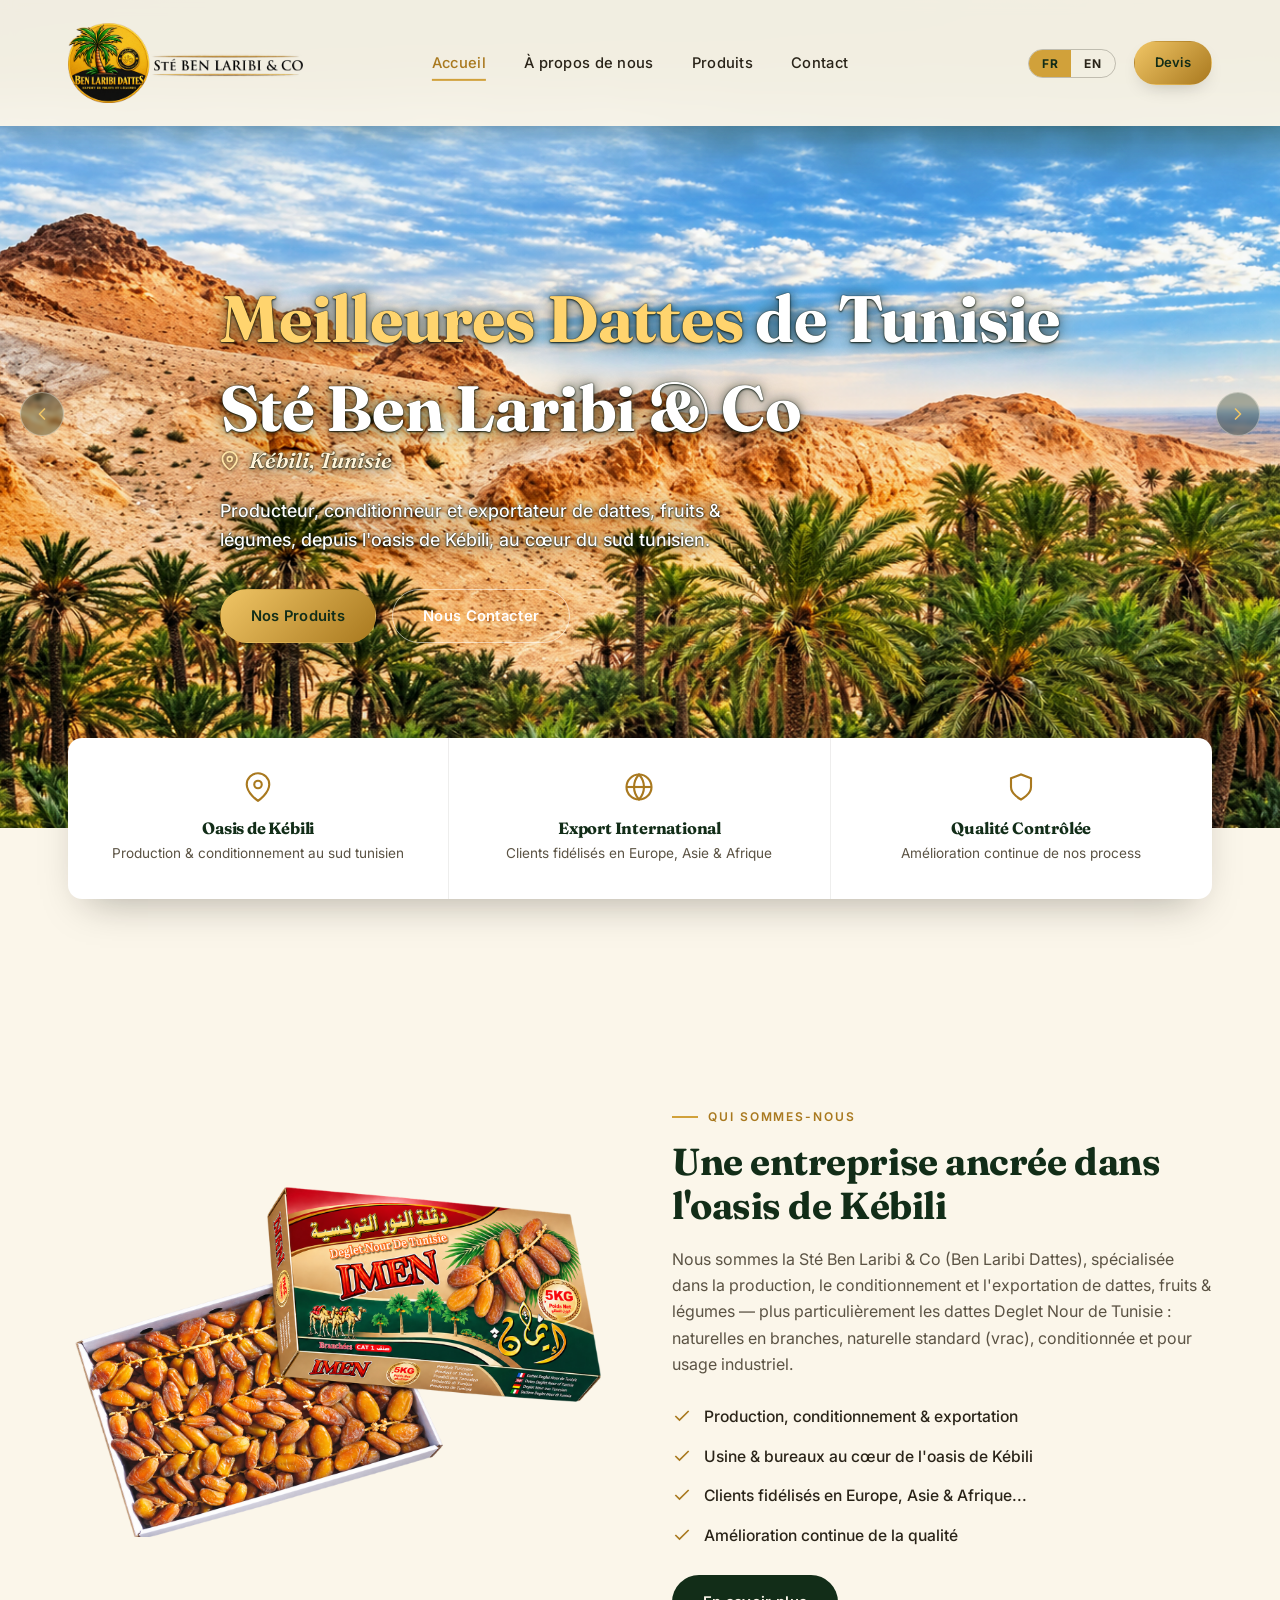
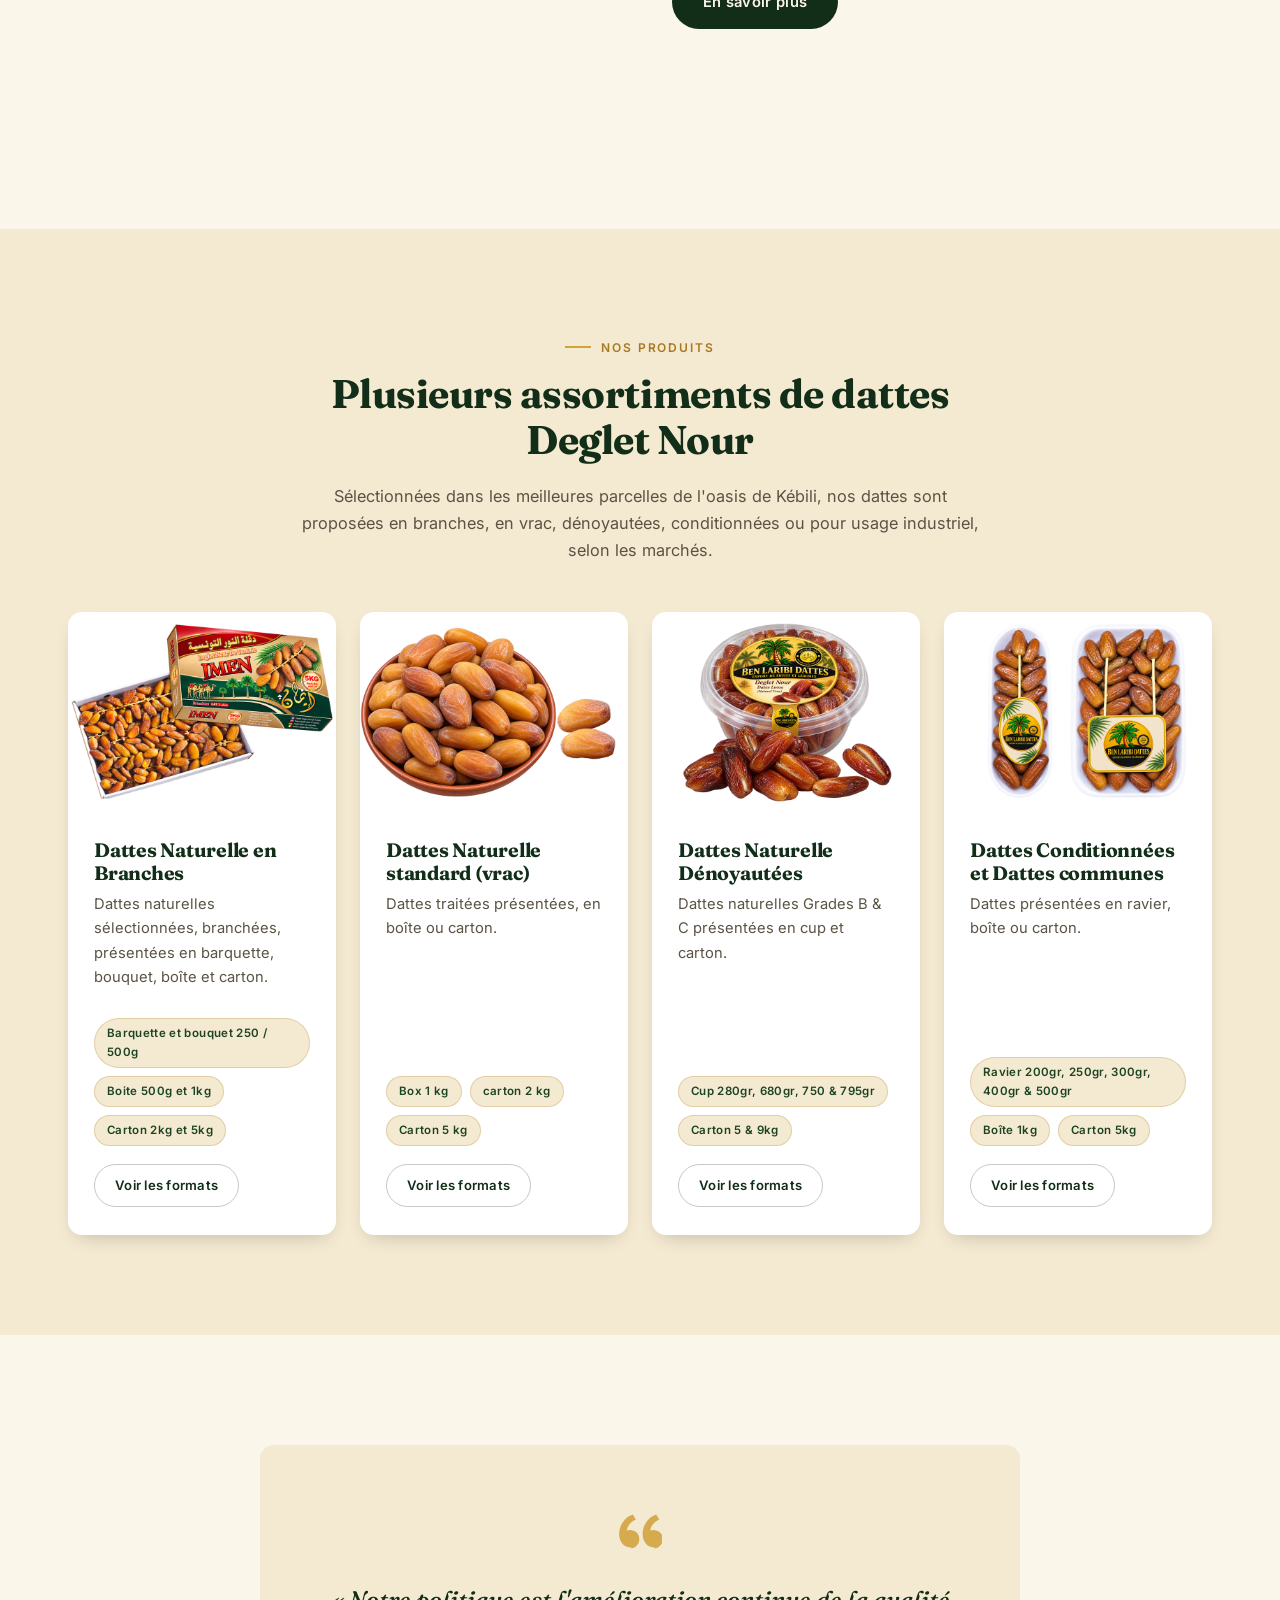
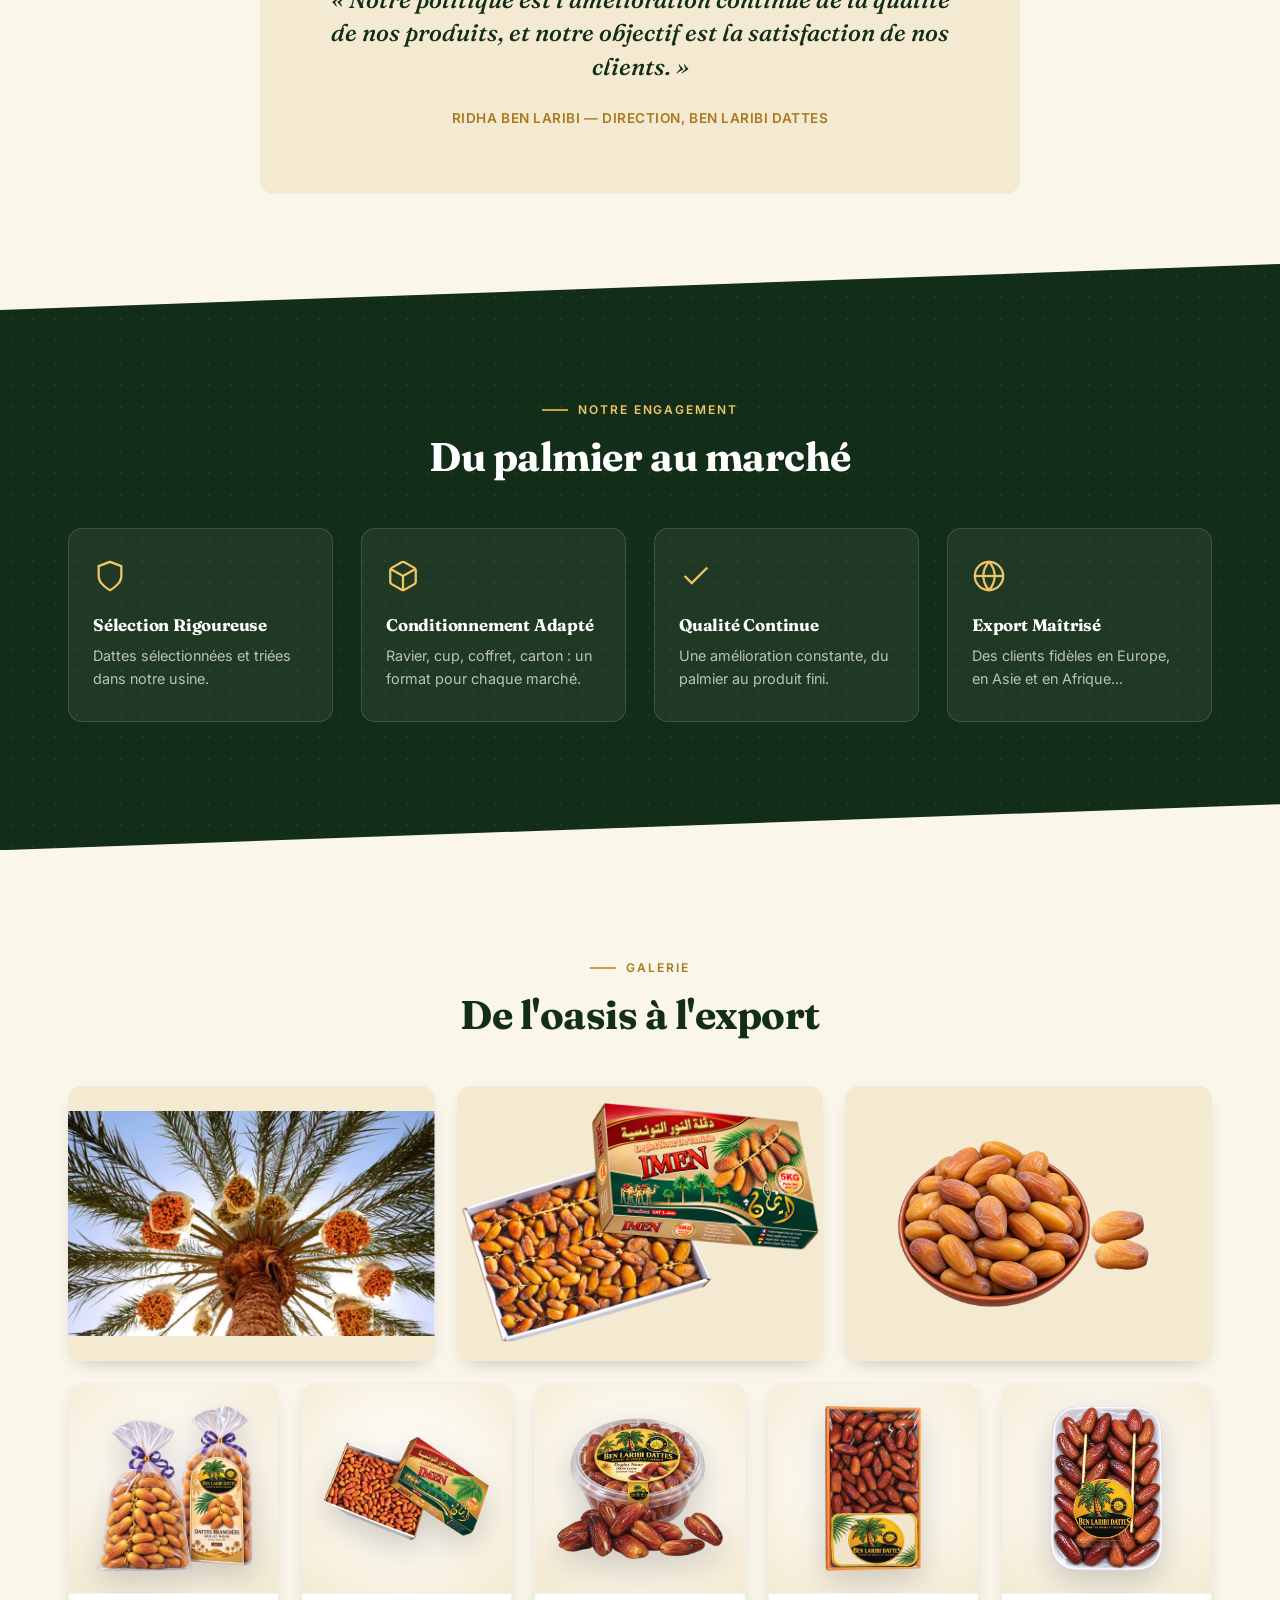
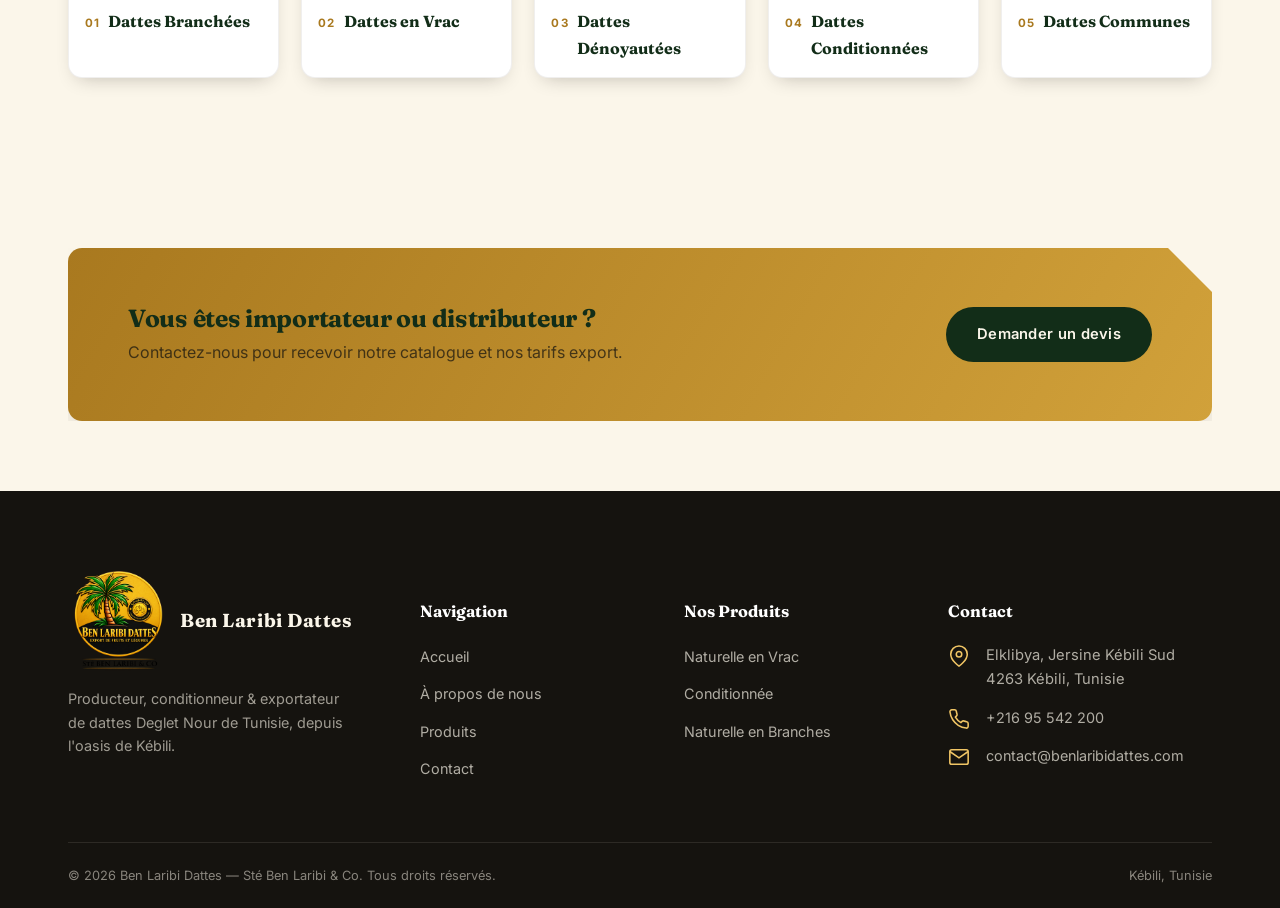
==== index.html @ 24966caa "Homepage gallery: product category row, drop gift box, new Deglet Nour image Co-Authored-By: Claude " ====
<!DOCTYPE html>
<html lang="fr" data-lang="fr">
<head>
<meta charset="UTF-8">
<meta name="viewport" content="width=device-width, initial-scale=1.0">
<title>Ben Laribi Dattes — Export de Dattes Deglet Nour de Tunisie</title>
<meta name="description" content="Sté Ben Laribi & Co — production, conditionnement et exportation de dattes Deglet Nour de Tunisie depuis l'oasis de Kébili.">
<link rel="icon" type="image/png" href="assets/images/logo.png">
<link rel="stylesheet" href="assets/css/style.css?v=14">
</head>
<body data-title-fr="Ben Laribi Dattes — Export de Dattes Deglet Nour de Tunisie" data-title-en="Ben Laribi Dattes — Export of Tunisian Deglet Nour Dates">

<header class="site-header">
  <div class="container">
    <a href="index.html" class="brand">
      <img class="brand-logo" src="assets/images/logo-h-web.png" alt="Ben Laribi Dattes — Sté Ben Laribi &amp; Co" width="1200" height="409">
    </a>
    <nav class="main-nav">
      <a href="index.html" data-fr-only>Accueil</a><a href="index.html" data-en-only>Home</a>
      <a href="entreprise.html" data-fr-only>À propos de nous</a><a href="entreprise.html" data-en-only>About Us</a>
      <a href="produits.html" data-fr-only>Produits</a><a href="produits.html" data-en-only>Products</a>
      <a href="contact.html" data-fr-only>Contact</a><a href="contact.html" data-en-only>Contact</a>
    </nav>
    <div class="header-actions">
      <div class="lang-toggle">
        <button data-lang="fr" type="button">FR</button>
        <button data-lang="en" type="button">EN</button>
      </div>
      <a href="contact.html" class="btn btn-primary btn-sm"><span data-fr-only>Devis</span><span data-en-only>Quote</span></a>
      <button class="menu-toggle" aria-label="Menu"><span></span><span></span><span></span></button>
    </div>
  </div>
</header>

<main>
  <!-- HERO -->
  <section class="ufuk-connect">
    <div class="ufuk-connect-slider">
      <div class="ufuk-connect-slide is-active"><img src="assets/images/oasis.png" alt="Oasis de Kébili, Tunisie"></div>
      <div class="ufuk-connect-slide"><img src="assets/images/oasis5.png" alt="Palmeraie de Kébili"></div>
      <div class="ufuk-connect-slide"><img src="assets/images/oasis3.png" alt="Régime de dattes sur le palmier, oasis de Kébili"></div>
      <div class="ufuk-connect-slide"><img src="assets/images/about-1.png" alt="Palmeraie de l'oasis de Kébili"></div>
    </div>
    <button type="button" class="ufuk-connect-arrow ufuk-connect-arrow-prev" aria-label="Image précédente">
      <svg viewBox="0 0 24 24" fill="none" stroke="currentColor" stroke-width="2" stroke-linecap="round" stroke-linejoin="round"><polyline points="15 18 9 12 15 6"/></svg>
    </button>
    <button type="button" class="ufuk-connect-arrow ufuk-connect-arrow-next" aria-label="Image suivante">
      <svg viewBox="0 0 24 24" fill="none" stroke="currentColor" stroke-width="2" stroke-linecap="round" stroke-linejoin="round"><polyline points="9 18 15 12 9 6"/></svg>
    </button>
    <div class="container">
      <div class="ufuk-connect-inner">
        <h1>
          <span data-fr-only><em>Meilleures Dattes</em> de Tunisie</span>
          <span data-en-only><em>Best Dates</em> of Tunisia</span>
        </h1>
        <div class="hero-brand">
          <span class="hero-brand-name">Sté Ben Laribi &amp; Co</span>
          <span class="hero-brand-place">
            <svg viewBox="0 0 24 24" fill="none" stroke="currentColor" stroke-width="2" aria-hidden="true"><path d="M21 10c0 7-9 13-9 13s-9-6-9-13a9 9 0 0 1 18 0z"/><circle cx="12" cy="10" r="3"/></svg>
            <span data-fr-only>Kébili, Tunisie</span><span data-en-only>Kébili, Tunisia</span>
          </span>
        </div>
        <p class="lead" data-fr-only>Producteur, conditionneur et exportateur de dattes, fruits &amp; légumes, depuis l'oasis de Kébili, au cœur du sud tunisien.</p>
        <p class="lead" data-en-only>Producer, packer and exporter of dates, fruit &amp; vegetables, from the Kébili oasis, in the heart of southern Tunisia.</p>
        <div class="ufuk-connect-actions">
          <a href="produits.html" class="btn btn-primary"><span data-fr-only>Nos Produits</span><span data-en-only>Our Products</span></a>
          <a href="contact.html" class="btn btn-outline"><span data-fr-only>Nous Contacter</span><span data-en-only>Contact Us</span></a>
        </div>
      </div>
    </div>
    <div class="ufuk-connect-dots" aria-hidden="false"></div>
  </section>

  <div class="container">
    <div class="strip reveal">
      <div class="item">
        <svg viewBox="0 0 24 24" fill="none" stroke="currentColor" stroke-width="1.7"><path d="M21 10c0 7-9 13-9 13s-9-6-9-13a9 9 0 0 1 18 0z"/><circle cx="12" cy="10" r="3"/></svg>
        <h4 data-fr-only>Oasis de Kébili</h4><h4 data-en-only>Kébili Oasis</h4>
        <p data-fr-only>Production &amp; conditionnement au sud tunisien</p>
        <p data-en-only>Production &amp; packing in southern Tunisia</p>
      </div>
      <div class="item">
        <svg viewBox="0 0 24 24" fill="none" stroke="currentColor" stroke-width="1.7"><circle cx="12" cy="12" r="10"/><line x1="2" y1="12" x2="22" y2="12"/><path d="M12 2a15.3 15.3 0 0 1 4 10 15.3 15.3 0 0 1-4 10 15.3 15.3 0 0 1-4-10 15.3 15.3 0 0 1 4-10z"/></svg>
        <h4 data-fr-only>Export International</h4><h4 data-en-only>International Export</h4>
        <p data-fr-only>Clients fidélisés en Europe, Asie &amp; Afrique</p>
        <p data-en-only>Loyal customers in Europe, Asia &amp; Africa</p>
      </div>
      <div class="item">
        <svg viewBox="0 0 24 24" fill="none" stroke="currentColor" stroke-width="1.7"><path d="M12 22s8-4 8-10V5l-8-3-8 3v7c0 6 8 10 8 10z"/></svg>
        <h4 data-fr-only>Qualité Contrôlée</h4><h4 data-en-only>Controlled Quality</h4>
        <p data-fr-only>Amélioration continue de nos process</p>
        <p data-en-only>Continuous improvement of our processes</p>
      </div>
    </div>
  </div>

  <!-- INTRO -->
  <section class="section-pad">
    <div class="container">
      <div class="split reveal">
        <div class="split-media">
          <div class="media" style="--ar:5/4.3">
            <img src="assets/images/product-conditionnees.png" alt="Dattes Deglet Nour naturelles Ben Laribi Dattes">
            <div class="ph">
              <svg viewBox="0 0 24 24" fill="none" stroke="currentColor" stroke-width="1.5"><path d="M23 19a2 2 0 0 1-2 2H3a2 2 0 0 1-2-2V8a2 2 0 0 1 2-2h4l2-3h6l2 3h4a2 2 0 0 1 2 2z"/><circle cx="12" cy="13" r="4"/></svg>
              <small data-fr-only>Photo à venir</small><small data-en-only>Photo coming soon</small>
            </div>
          </div>
        </div>
        <div class="split-text">
          <div class="eyebrow"><span data-fr-only>Qui sommes-nous</span><span data-en-only>Who we are</span></div>
          <h2 data-fr-only>Une entreprise ancrée dans l'oasis de Kébili</h2>
          <h2 data-en-only>A company rooted in the Kébili oasis</h2>
          <p data-fr-only>Nous sommes la Sté Ben Laribi &amp; Co (Ben Laribi Dattes), spécialisée dans la production, le conditionnement et l'exportation de dattes, fruits &amp; légumes — plus particulièrement les dattes Deglet Nour de Tunisie : naturelles en branches, naturelle standard (vrac), conditionnée et pour usage industriel.</p>
          <p data-en-only>We are Sté Ben Laribi &amp; Co (Ben Laribi Dattes), specialising in the production, packing and export of dates, fruit &amp; vegetables — more specifically Tunisian Deglet Nour dates: natural on the branch, natural standard (loose), packed and for industrial use.</p>
          <ul class="check-list">
            <li><svg viewBox="0 0 24 24" fill="none" stroke="currentColor" stroke-width="2"><polyline points="20 6 9 17 4 12"/></svg><span data-fr-only>Production, conditionnement &amp; exportation</span><span data-en-only>Production, packing &amp; export</span></li>
            <li><svg viewBox="0 0 24 24" fill="none" stroke="currentColor" stroke-width="2"><polyline points="20 6 9 17 4 12"/></svg><span data-fr-only>Usine &amp; bureaux au cœur de l'oasis de Kébili</span><span data-en-only>Factory &amp; offices in the heart of the Kébili oasis</span></li>
            <li><svg viewBox="0 0 24 24" fill="none" stroke="currentColor" stroke-width="2"><polyline points="20 6 9 17 4 12"/></svg><span data-fr-only>Clients fidélisés en Europe, Asie &amp; Afrique...</span><span data-en-only>Loyal customers in Europe, Asia &amp; Africa...</span></li>
            <li><svg viewBox="0 0 24 24" fill="none" stroke="currentColor" stroke-width="2"><polyline points="20 6 9 17 4 12"/></svg><span data-fr-only>Amélioration continue de la qualité</span><span data-en-only>Continuous quality improvement</span></li>
          </ul>
          <a href="entreprise.html" class="btn btn-dark"><span data-fr-only>En savoir plus</span><span data-en-only>Learn more</span></a>
        </div>
      </div>
    </div>
  </section>

  <!-- PRODUCTS -->
  <section class="section-pad bg-cream2">
    <div class="container">
      <div class="section-head reveal">
        <div class="eyebrow"><span data-fr-only>Nos Produits</span><span data-en-only>Our Products</span></div>
        <h2 data-fr-only>Plusieurs assortiments de dattes Deglet Nour</h2>
        <h2 data-en-only>Several assortments of Deglet Nour dates</h2>
        <p data-fr-only>Sélectionnées dans les meilleures parcelles de l'oasis de Kébili, nos dattes sont proposées en branches, en vrac, dénoyautées, conditionnées ou pour usage industriel, selon les marchés.</p>
        <p data-en-only>Selected from the finest plots of the Kébili oasis, our dates are available on the branch, loose, pitted, packed or for industrial use, according to your markets and uses.</p>
      </div>
      <div class="products-grid">
        <article class="product-card reveal">
          <div class="media">
            <img src="assets/images/product-conditionnees.png" alt="Datte Deglet Nour naturelle en vrac">
            <div class="ph"><svg viewBox="0 0 24 24" fill="none" stroke="currentColor" stroke-width="1.5"><path d="M23 19a2 2 0 0 1-2 2H3a2 2 0 0 1-2-2V8a2 2 0 0 1 2-2h4l2-3h6l2 3h4a2 2 0 0 1 2 2z"/><circle cx="12" cy="13" r="4"/></svg><small data-fr-only>Photo à venir</small><small data-en-only>Photo coming soon</small></div>
          </div>
          <div class="product-card-body">
            <h3 data-fr-only>Dattes Naturelle en Branches</h3><h3 data-en-only>Natural Dates on the Branch</h3>
            <p data-fr-only>Dattes naturelles sélectionnées, branchées, présentées en barquette, bouquet, boîte et carton.</p>
            <p data-en-only>Selected natural dates on the branch, presented in trays, bouquets, boxes and cartons.</p>
            <div class="tag-row"><span class="tag" data-fr-only>Barquette et bouquet 250 / 500g </span><span class="tag" data-en-only>Tray and bouquet 250 / 500g</span><span class="tag" data-fr-only>Boite 500g et 1kg </span><span class="tag" data-en-only>Box 500g and 1kg</span> <span class="tag" data-fr-only>Carton 2kg et 5kg </span><span class="tag" data-en-only>Carton 2kg and 5kg</span></div>
            <a href="produits.html#branchees" class="btn btn-outline btn-sm" style="border-color:rgba(42,36,25,.25);color:var(--green-deep)"><span data-fr-only>Voir les formats</span><span data-en-only>See formats</span></a>
          </div>
        </article>
        <article class="product-card reveal">
          <div class="media">
            <img src="assets/images/product-vrac.png" alt="Datte Deglet Nour conditionnée">
            <div class="ph"><svg viewBox="0 0 24 24" fill="none" stroke="currentColor" stroke-width="1.5"><path d="M23 19a2 2 0 0 1-2 2H3a2 2 0 0 1-2-2V8a2 2 0 0 1 2-2h4l2-3h6l2 3h4a2 2 0 0 1 2 2z"/><circle cx="12" cy="13" r="4"/></svg><small data-fr-only>Photo à venir</small><small data-en-only>Photo coming soon</small></div>
          </div>
          <div class="product-card-body">
            <h3 data-fr-only>Dattes Naturelle standard (vrac)</h3><h3 data-en-only>Natural Standard Dates (Loose)</h3>
            <p data-fr-only>Dattes traitées présentées, en boîte ou carton.</p>
            <p data-en-only>Treated dates, presented in paper boxes or cartons — ready for export distribution.</p>
            <div class="tag-row"><span class="tag">Box 1 kg</span><span class="tag">carton 2 kg</span><span class="tag">Carton 5 kg</span></div>
            <a href="produits.html#vrac" class="btn btn-outline btn-sm" style="border-color:rgba(42,36,25,.25);color:var(--green-deep)"><span data-fr-only>Voir les formats</span><span data-en-only>See formats</span></a>
          </div>
        </article>
        <article class="product-card reveal">
          <div class="media">
            <img src="assets/images/product-branchees.png" alt="Datte Deglet Nour naturelle en branches">
            <div class="ph"><svg viewBox="0 0 24 24" fill="none" stroke="currentColor" stroke-width="1.5"><path d="M23 19a2 2 0 0 1-2 2H3a2 2 0 0 1-2-2V8a2 2 0 0 1 2-2h4l2-3h6l2 3h4a2 2 0 0 1 2 2z"/><circle cx="12" cy="13" r="4"/></svg><small data-fr-only>Photo à venir</small><small data-en-only>Photo coming soon</small></div>
          </div>
          <div class="product-card-body">
            <h3 data-fr-only>Dattes Naturelle Dénoyautées</h3><h3 data-en-only>Natural Pitted Dates</h3>
            <p data-fr-only>Dattes naturelles Grades B & C présentées en cup et carton. </p>
            <p data-en-only>Natural dates, grades B &amp; C, presented in cups and cartons.</p>
            <div class="tag-row"><span class="tag">Cup 280gr, 680gr, 750 & 795gr </span><span class="tag" data-fr-only>Carton 5 & 9kg </span><span class="tag" data-en-only>Carton 5 &amp; 9kg</span></div>
            <a href="produits.html#denoyautees" class="btn btn-outline btn-sm" style="border-color:rgba(42,36,25,.25);color:var(--green-deep)"><span data-fr-only>Voir les formats</span><span data-en-only>See formats</span></a>
          </div>
        </article>
        <article class="product-card reveal">
          <div class="media">
            <img src="assets/images/Dattes-Conditionnees.png" alt="Datte Deglet Nour conditionnée">
            <div class="ph"><svg viewBox="0 0 24 24" fill="none" stroke="currentColor" stroke-width="1.5"><path d="M23 19a2 2 0 0 1-2 2H3a2 2 0 0 1-2-2V8a2 2 0 0 1 2-2h4l2-3h6l2 3h4a2 2 0 0 1 2 2z"/><circle cx="12" cy="13" r="4"/></svg><small data-fr-only>Photo à venir</small><small data-en-only>Photo coming soon</small></div>
          </div>
          <div class="product-card-body">
            <h3 data-fr-only>Dattes Conditionnées et Dattes communes
            </h3><h3 data-en-only>Packed Dates and Common Dates</h3>
            <p data-fr-only>Dattes présentées en ravier, boîte ou carton.</p>
            <p data-en-only>Dates presented in trays, paper boxes or cartons.</p>
            <div class="tag-row"><span class="tag" data-fr-only>Ravier 200gr, 250gr, 300gr, 400gr & 500gr </span><span class="tag" data-en-only>Tray 200g, 250g, 300g, 400g &amp; 500g</span><span class="tag" data-fr-only>Boîte 1kg </span><span class="tag" data-en-only>Paper box 1kg</span><span class="tag">Carton 5kg </span></div>
            <a href="produits.html#conditionnees" class="btn btn-outline btn-sm" style="border-color:rgba(42,36,25,.25);color:var(--green-deep)"><span data-fr-only>Voir les formats</span><span data-en-only>See formats</span></a>
          </div>
        </article>
      </div>
    </div>
  </section>

  <!-- FOUNDER QUOTE -->
  <section class="section-pad tight">
    <div class="container">
      <div class="founder reveal">
        <svg class="quote-mark" viewBox="0 0 48 36" fill="currentColor"><path d="M14.4 36c-4 0-7.2-1.4-9.6-4.1C2.4 29.1 1.2 25.6 1.2 21.4c0-4.7 1.4-9.1 4.1-13.2C8.1 4.1 11.7 1.5 16.1 0l3.4 5.4c-3 1.4-5.4 3.2-7.1 5.5-1.7 2.2-2.6 4.4-2.7 6.6 1-.5 2.1-.7 3.3-.7 3 0 5.5 1 7.4 2.9 2 1.9 2.9 4.3 2.9 7.1 0 3-1 5.4-3 7.3-2 1.9-4.4 2.9-5.9 2.9zm25.6 0c-4 0-7.2-1.4-9.6-4.1-2.4-2.8-3.6-6.3-3.6-10.5 0-4.7 1.4-9.1 4.1-13.2C33.7 4.1 37.3 1.5 41.7 0l3.4 5.4c-3 1.4-5.4 3.2-7.1 5.5-1.7 2.2-2.6 4.4-2.7 6.6 1-.5 2.1-.7 3.3-.7 3 0 5.5 1 7.4 2.9 2 1.9 2.9 4.3 2.9 7.1 0 3-1 5.4-3 7.3-2 1.9-3.9 2.9-5.9 2.9z"/></svg>
        <blockquote data-fr-only>« Notre politique est l'amélioration continue de la qualité de nos produits, et notre objectif est la satisfaction de nos clients. »</blockquote>
        <blockquote data-en-only>“Our policy is the continuous improvement of the quality of our products, and our goal is the satisfaction of our customers.”</blockquote>
        <cite data-fr-only>Ridha Ben Laribi — Direction, Ben Laribi Dattes</cite>
        <cite data-en-only>Ridha Ben Laribi — Management, Ben Laribi Dattes</cite>
      </div>
    </div>
  </section>

  <!-- VALUES BAND -->
  <section class="band">
    <div class="container">
      <div class="section-head reveal" style="max-width:620px">
        <div class="eyebrow" style="color:var(--gold-light)"><span data-fr-only>Notre Engagement</span><span data-en-only>Our Commitment</span></div>
        <h2 data-fr-only>Du palmier au marché</h2>
        <h2 data-en-only>From palm tree to market</h2>
      </div>
      <div class="value-grid">
        <div class="value-card reveal">
          <svg viewBox="0 0 24 24" fill="none" stroke="currentColor" stroke-width="1.6"><path d="M12 22s8-4 8-10V5l-8-3-8 3v7c0 6 8 10 8 10z"/></svg>
          <h4 data-fr-only>Sélection Rigoureuse</h4><h4 data-en-only>Rigorous Selection</h4>
          <p data-fr-only>Dattes sélectionnées et triées dans notre usine.</p>
          <p data-en-only>Dates selected and sorted in our factory.</p>
        </div>
        <div class="value-card reveal">
          <svg viewBox="0 0 24 24" fill="none" stroke="currentColor" stroke-width="1.6"><path d="M21 8a2 2 0 0 0-1-1.73l-7-4a2 2 0 0 0-2 0l-7 4A2 2 0 0 0 3 8v8a2 2 0 0 0 1 1.73l7 4a2 2 0 0 0 2 0l7-4a2 2 0 0 0 1-1.73z"/><polyline points="3.29 7 12 12 20.71 7"/><line x1="12" y1="22" x2="12" y2="12"/></svg>
          <h4 data-fr-only>Conditionnement Adapté</h4><h4 data-en-only>Tailored Packaging</h4>
          <p data-fr-only>Ravier, cup, coffret, carton : un format pour chaque marché.</p>
          <p data-en-only>Tray, cup, gift box, carton: a format for every market.</p>
        </div>
            <div class="value-card reveal">
          <svg viewBox="0 0 24 24" fill="none" stroke="currentColor" stroke-width="1.6"><polyline points="20 6 9 17 4 12"/></svg>
          <h4 data-fr-only>Qualité Continue</h4><h4 data-en-only>Continuous Quality</h4>
          <p data-fr-only>Une amélioration constante, du palmier au produit fini.</p>
          <p data-en-only>Constant improvement, from palm tree to finished product.</p>
        </div>
        <div class="value-card reveal">
          <svg viewBox="0 0 24 24" fill="none" stroke="currentColor" stroke-width="1.6"><circle cx="12" cy="12" r="10"/><line x1="2" y1="12" x2="22" y2="12"/><path d="M12 2a15.3 15.3 0 0 1 4 10 15.3 15.3 0 0 1-4 10 15.3 15.3 0 0 1-4-10 15.3 15.3 0 0 1 4-10z"/></svg>
          <h4 data-fr-only>Export Maîtrisé</h4><h4 data-en-only>Export Expertise</h4>
          <p data-fr-only>Des clients fidèles en Europe, en Asie et en Afrique...</p>
          <p data-en-only>Loyal customers in Europe, Asia and Africa...</p>
        </div>
    
      </div>
    </div>
  </section>

  <!-- GALLERY TEASER -->
  <section class="section-pad">
    <div class="container">
      <div class="section-head reveal">
        <div class="eyebrow"><span data-fr-only>Galerie</span><span data-en-only>Gallery</span></div>
        <h2 data-fr-only>De l'oasis à l'export</h2>
        <h2 data-en-only>From oasis to export</h2>
      </div>
      <div class="gallery-grid">
        <figure class="gallery-item reveal">
          <div class="media"><img src="assets/images/oasis3.jpg" alt="Oasis de Kébili"><div class="ph"><svg viewBox="0 0 24 24" fill="none" stroke="currentColor" stroke-width="1.5"><path d="M23 19a2 2 0 0 1-2 2H3a2 2 0 0 1-2-2V8a2 2 0 0 1 2-2h4l2-3h6l2 3h4a2 2 0 0 1 2 2z"/><circle cx="12" cy="13" r="4"/></svg></div></div>
          <figcaption><span data-fr-only>L'oasis de Kébili</span><span data-en-only>The Kébili oasis</span></figcaption>
        </figure>
        <figure class="gallery-item reveal">
          <div class="media"><img src="assets/images/product-conditionnees.png" alt="Dattes conditionnées Ben Laribi Dattes"><div class="ph"><svg viewBox="0 0 24 24" fill="none" stroke="currentColor" stroke-width="1.5"><path d="M23 19a2 2 0 0 1-2 2H3a2 2 0 0 1-2-2V8a2 2 0 0 1 2-2h4l2-3h6l2 3h4a2 2 0 0 1 2 2z"/><circle cx="12" cy="13" r="4"/></svg></div></div>
          <figcaption><span data-fr-only>Dattes conditionnées</span><span data-en-only>Packed dates</span></figcaption>
        </figure>
        <figure class="gallery-item gallery-item--small reveal">
          <div class="media"><img src="assets/images/product-vrac.png" alt="Coupelle de dattes Deglet Nour de Tunisie"><div class="ph"><svg viewBox="0 0 24 24" fill="none" stroke="currentColor" stroke-width="1.5"><path d="M23 19a2 2 0 0 1-2 2H3a2 2 0 0 1-2-2V8a2 2 0 0 1 2-2h4l2-3h6l2 3h4a2 2 0 0 1 2 2z"/><circle cx="12" cy="13" r="4"/></svg></div></div>
          <figcaption><span data-fr-only>Dattes en Vrac</span><span data-en-only>Loose Dates</span></figcaption>
        </figure>
      </div>
      <div class="gallery-products">
        <a class="gallery-product reveal" href="produits.html#branchees">
          <span class="gallery-product-media"><img src="assets/images/products/web/bouquet-500gr.png" alt="Bouquet de dattes Deglet Nour branchées" loading="lazy"></span>
          <span class="gallery-product-name"><span class="gallery-product-num">01</span><span data-fr-only>Dattes Branchées</span><span data-en-only>Dates on the Branch</span></span>
        </a>
        <a class="gallery-product reveal" href="produits.html#vrac">
          <span class="gallery-product-media"><img src="assets/images/products/web/deglet-nour-dates-loose-naturel-vrac-1kg-5kg.png" alt="Dattes Deglet Nour naturelles en vrac" loading="lazy"></span>
          <span class="gallery-product-name"><span class="gallery-product-num">02</span><span data-fr-only>Dattes en Vrac</span><span data-en-only>Loose Dates</span></span>
        </a>
        <a class="gallery-product reveal" href="produits.html#denoyautees">
          <span class="gallery-product-media"><img src="assets/images/products/web/cup-284gr-750gr-795gr-800gr.png" alt="Cup de dattes naturelles dénoyautées" loading="lazy"></span>
          <span class="gallery-product-name"><span class="gallery-product-num">03</span><span data-fr-only>Dattes Dénoyautées</span><span data-en-only>Pitted Dates</span></span>
        </a>
        <a class="gallery-product reveal" href="produits.html#conditionnees">
          <span class="gallery-product-media"><img src="assets/images/products/web/boite-1kg.png" alt="Boîte 1 kg de dattes Deglet Nour conditionnées" loading="lazy"></span>
          <span class="gallery-product-name"><span class="gallery-product-num">04</span><span data-fr-only>Dattes Conditionnées</span><span data-en-only>Processed Dates</span></span>
        </a>
        <a class="gallery-product reveal" href="produits.html#communes">
          <span class="gallery-product-media"><img src="assets/images/products/web/ravier-500gr-aligh.png" alt="Ravier de dattes Aligh" loading="lazy"></span>
          <span class="gallery-product-name"><span class="gallery-product-num">05</span><span data-fr-only>Dattes Communes</span><span data-en-only>Common Dates</span></span>
        </a>
      </div>
    </div>
  </section>

  <!-- CTA -->
  <section class="section-pad tight">
    <div class="container">
      <div class="cta-banner reveal">
        <div>
          <h3 data-fr-only>Vous êtes importateur ou distributeur ?</h3>
          <h3 data-en-only>Are you an importer or distributor?</h3>
          <p data-fr-only>Contactez-nous pour recevoir notre catalogue et nos tarifs export.</p>
          <p data-en-only>Contact us to receive our catalogue and export prices.</p>
        </div>
        <a href="contact.html" class="btn btn-dark"><span data-fr-only>Demander un devis</span><span data-en-only>Request a quote</span></a>
      </div>
    </div>
  </section>
</main>

<footer class="site-footer">
  <div class="container">
    <div class="footer-grid">
      <div class="footer-brand">
        <a href="index.html" class="brand" style="margin-bottom:16px;display:inline-flex">
          <span class="brand-mark">
            <img src="assets/images/logo.png" alt="Ben Laribi Dattes">
          </span>
          <span class="brand-word"><b>Ben Laribi Dattes</b></span>
        </a>
        <p data-fr-only>Producteur, conditionneur &amp; exportateur de dattes Deglet Nour de Tunisie, depuis l'oasis de Kébili.</p>
        <p data-en-only>Producer, packer &amp; exporter of Tunisian Deglet Nour dates, from the Kébili oasis.</p>
      </div>
      <div class="footer-col">
        <h5 data-fr-only>Navigation</h5><h5 data-en-only>Navigation</h5>
        <ul>
          <li><a href="index.html" data-fr-only>Accueil</a><a href="index.html" data-en-only>Home</a></li>
          <li><a href="entreprise.html" data-fr-only>À propos de nous</a><a href="entreprise.html" data-en-only>About Us</a></li>
          <li><a href="produits.html" data-fr-only>Produits</a><a href="produits.html" data-en-only>Products</a></li>
          <li><a href="contact.html" data-fr-only>Contact</a><a href="contact.html" data-en-only>Contact</a></li>
        </ul>
      </div>
      <div class="footer-col">
        <h5 data-fr-only>Nos Produits</h5><h5 data-en-only>Our Products</h5>
        <ul>
          <li><a href="produits.html#vrac" data-fr-only>Naturelle en Vrac</a><a href="produits.html#vrac" data-en-only>Natural Loose</a></li>
          <li><a href="produits.html#conditionnees" data-fr-only>Conditionnée</a><a href="produits.html#conditionnees" data-en-only>Packed</a></li>
          <li><a href="produits.html#branchees" data-fr-only>Naturelle en Branches</a><a href="produits.html#branchees" data-en-only>Natural on the Branch</a></li>
        </ul>
      </div>
      <div class="footer-col">
        <h5 data-fr-only>Contact</h5><h5 data-en-only>Contact</h5>
        <div class="contact-line">
          <svg viewBox="0 0 24 24" fill="none" stroke="currentColor" stroke-width="1.7"><path d="M21 10c0 7-9 13-9 13s-9-6-9-13a9 9 0 0 1 18 0z"/><circle cx="12" cy="10" r="3"/></svg>
          <p data-fr-only>Elklibya, Jersine Kébili Sud<br>4263 Kébili, Tunisie</p>
          <p data-en-only>Elklibya, Jersine Kébili Sud<br>4263 Kébili, Tunisia</p>
        </div>
        <div class="contact-line">
          <svg viewBox="0 0 24 24" fill="none" stroke="currentColor" stroke-width="1.7"><path d="M22 16.92v3a2 2 0 0 1-2.18 2 19.79 19.79 0 0 1-8.63-3.07 19.5 19.5 0 0 1-6-6 19.79 19.79 0 0 1-3.07-8.67A2 2 0 0 1 4.11 2h3a2 2 0 0 1 2 1.72c.13.96.36 1.9.7 2.81a2 2 0 0 1-.45 2.11L8.09 9.91a16 16 0 0 0 6 6l1.27-1.27a2 2 0 0 1 2.11-.45c.91.34 1.85.57 2.81.7A2 2 0 0 1 22 16.92z"/></svg>
          <a href="tel:+21695542200">+216 95 542 200</a>
        </div>
        <div class="contact-line">
          <svg viewBox="0 0 24 24" fill="none" stroke="currentColor" stroke-width="1.7"><path d="M4 4h16c1.1 0 2 .9 2 2v12c0 1.1-.9 2-2 2H4c-1.1 0-2-.9-2-2V6c0-1.1.9-2 2-2z"/><polyline points="22,6 12,13 2,6"/></svg>
          <a href="mailto:contact@benlaribidattes.com">contact@benlaribidattes.com</a>
        </div>
      </div>
    </div>
    <div class="footer-bottom">
      <span>&copy; <span data-year></span> Ben Laribi Dattes — Sté Ben Laribi &amp; Co. <span data-fr-only>Tous droits réservés.</span><span data-en-only>All rights reserved.</span></span>
      <span data-fr-only>Kébili, Tunisie</span><span data-en-only>Kébili, Tunisia</span>
    </div>
  </div>
</footer>

<button class="to-top" aria-label="Top"><svg viewBox="0 0 24 24" fill="none" stroke="currentColor" stroke-width="2"><line x1="12" y1="19" x2="12" y2="5"/><polyline points="5 12 12 5 19 12"/></svg></button>

<script src="assets/js/main.js?v=2"></script>
</body>
</html>
---- assets/css/style.css ----
/* ==========================================================================
   BEN LARIBI DATTES — Design system
   ========================================================================== */

@import url('https://fonts.googleapis.com/css2?family=Fraunces:ital,opsz,wght@0,9..144,340;0,9..144,440;0,9..144,560;0,9..144,650;0,9..144,720;1,9..144,500&family=Inter:wght@300;400;500;600;700;800&display=swap');

:root{
  --gold-light:#f0c565;
  --gold:#d1a13a;
  --gold-dark:#a9791f;
  --green:#2f6b3a;
  --green-dark:#1c4423;
  --green-deep:#122d18;
  --black:#15130f;
  --charcoal:#221f19;
  --cream:#fbf6ea;
  --cream-2:#f4ead2;
  --ink:#2a2419;
  --ink-soft:#5b5344;
  --red:#8f2323;
  --white:#ffffff;

  --font-head:'Fraunces', Georgia, serif;
  --font-body:'Inter', 'Segoe UI', sans-serif;

  --radius:14px;
  --radius-sm:8px;
  --shadow:0 18px 40px -18px rgba(20,17,10,.35);
  --shadow-sm:0 8px 20px -10px rgba(20,17,10,.3);
  --container:1200px;
  --header-h:126px;
}

*,*::before,*::after{box-sizing:border-box;}
html{scroll-behavior:smooth;}
body{
  margin:0;
  font-family:var(--font-body);
  color:var(--ink);
  background:var(--cream);
  line-height:1.65;
  -webkit-font-smoothing:antialiased;
  overflow-x:hidden;
}
img{max-width:100%;display:block;}
a{color:inherit;text-decoration:none;}
ul{margin:0;padding:0;list-style:none;}
h1,h2,h3,h4{font-family:var(--font-head);margin:0 0 .5em;line-height:1.15;color:var(--green-deep);font-weight:700;letter-spacing:-.012em;}
p{margin:0 0 1em;color:var(--ink-soft);}
button{font-family:inherit;}
.container{max-width:var(--container);margin:0 auto;padding:0 28px;}
section{position:relative;}
.hide{display:none !important;}

/* ---------- lang toggle: show/hide by data-lang ---------- */
[data-fr],[data-en]{}
html[data-lang="fr"] [data-en-only]{display:none !important;}
html[data-lang="en"] [data-fr-only]{display:none !important;}

/* ---------- utility ---------- */
.eyebrow{
  display:inline-flex;align-items:center;gap:10px;
  font-family:var(--font-body);font-weight:600;letter-spacing:.16em;
  text-transform:uppercase;font-size:.75rem;color:var(--gold-dark);
  margin-bottom:14px;
}
.eyebrow::before{content:"";width:26px;height:2px;background:var(--gold);display:inline-block;}
.section-head{max-width:680px;margin:0 auto 48px;text-align:center;}
.section-head h2{font-size:clamp(1.7rem,3.2vw,2.5rem);}
.section-head p{font-size:1.02rem;}
.section-head.left{margin:0 0 40px;text-align:left;}

.btn{
  display:inline-flex;align-items:center;gap:10px;
  padding:14px 30px;border-radius:100px;
  font-weight:600;font-size:.92rem;letter-spacing:.02em;
  border:1.5px solid transparent;cursor:pointer;
  transition:all .25s ease;white-space:nowrap;
}
.btn-primary{background:linear-gradient(135deg,var(--gold-light),var(--gold-dark));color:var(--green-deep);box-shadow:var(--shadow-sm);}
.btn-primary:hover{transform:translateY(-2px);box-shadow:0 14px 28px -12px rgba(169,121,31,.55);}
.btn-outline{border-color:rgba(255,255,255,.55);color:var(--white);}
.btn-outline:hover{background:rgba(255,255,255,.12);border-color:var(--white);}
.btn-dark{background:var(--green-deep);color:var(--cream);}
.btn-dark:hover{background:var(--green-dark);transform:translateY(-2px);}
.btn-sm{padding:10px 20px;font-size:.82rem;}

/* ---------- header ---------- */
.site-header{
  position:fixed;top:0;left:0;right:0;z-index:1000;
  height:var(--header-h);
  display:flex;align-items:center;
  background:rgba(251,246,234,.96);
  backdrop-filter:blur(8px);
  box-shadow:0 2px 18px rgba(20,17,10,.08);
  transition:background .35s ease, box-shadow .35s ease, height .35s ease;
}
.site-header .container{display:flex;align-items:center;justify-content:space-between;width:100%;position:relative;}
.site-header.solid{
  height:96px;
}
.brand{display:flex;align-items:center;gap:12px;flex:none;min-width:0;overflow:hidden;}
.brand-mark{
  height:100px;width:100px;flex:none;
  display:flex;align-items:center;justify-content:center;
  position:relative;
}
.brand-mark img{height:100%;width:100%;object-fit:contain;display:block;}
/* horizontal logo in the header */
.brand-logo{display:block;height:104px;width:auto;max-width:none;transition:height .35s ease;}
.site-header.solid .brand-logo{height:82px;}
@media (max-width:1280px){.brand-logo{height:80px;}.site-header.solid .brand-logo{height:70px;}}
.brand-word{display:flex;flex-direction:column;line-height:1.05;min-width:0;}
.brand-word b{font-family:var(--font-head);font-size:1.18rem;letter-spacing:.03em;color:var(--green-deep);display:block;overflow:hidden;text-overflow:ellipsis;white-space:nowrap;}
.brand-word span{font-size:.62rem;letter-spacing:.14em;text-transform:uppercase;color:var(--gold-dark);font-weight:600;margin-top:2px;overflow:hidden;text-overflow:ellipsis;white-space:nowrap;}

.main-nav{
  display:flex;align-items:center;gap:38px;
  position:absolute;left:50%;top:50%;transform:translate(-50%,-50%);
}
.main-nav a{
  font-size:.92rem;font-weight:500;letter-spacing:.02em;
  color:var(--ink);position:relative;padding:6px 0;
}
.main-nav a::after{
  content:"";position:absolute;left:0;bottom:0;height:2px;width:0;
  background:var(--gold);transition:width .25s ease;
}
.main-nav a:hover::after,.main-nav a.active::after{width:100%;}
.main-nav a.active{color:var(--gold-dark);}

.header-actions{display:flex;align-items:center;gap:18px;flex:none;}
.lang-toggle{
  display:flex;border:1.5px solid rgba(42,36,25,.25);border-radius:100px;overflow:hidden;
}
.lang-toggle button{
  border:0;background:transparent;padding:6px 13px;font-size:.75rem;font-weight:700;
  letter-spacing:.05em;color:var(--ink);cursor:pointer;
}
.lang-toggle button.active{background:var(--gold);color:var(--green-deep);}
.menu-toggle{
  display:none;flex-direction:column;gap:5px;background:none;border:0;cursor:pointer;padding:6px;
}
.menu-toggle span{width:24px;height:2px;background:var(--ink);transition:.25s;}

@media (max-width:920px){
  :root{--header-h:104px;}
  .site-header.solid{height:84px;}
  .main-nav{
    position:fixed;top:0;right:0;height:100vh;width:min(320px,80vw);
    background:var(--green-deep);flex-direction:column;justify-content:center;
    align-items:flex-start;gap:26px;padding:40px 40px;
    transform:translateX(100%);transition:transform .35s ease;
  }
  .main-nav.open{transform:translateX(0);box-shadow:-10px 0 30px rgba(0,0,0,.3);}
  .main-nav a{ font-size:1.1rem;}
  .menu-toggle{display:flex;flex:none;}
  .header-actions{gap:10px;}
  .brand{gap:8px;min-width:0;}
  .brand-mark{height:80px;width:80px;}
  .brand-logo,.site-header.solid .brand-logo{height:78px;}
  .brand-word{min-width:0;}
  .brand-word b{font-size:1rem;}
}

@media (max-width:560px){
  :root{--header-h:88px;}
  .site-header.solid{height:72px;}
  .container{padding:0 18px;}
  .brand-mark{height:64px;width:64px;}
  .brand-logo,.site-header.solid .brand-logo{height:56px;}
  .lang-toggle button{padding:6px 10px;}
  .header-actions .btn-sm{padding:8px 14px;font-size:.78rem;}
}

@media (max-width:400px){
  :root{--header-h:78px;}
  .site-header.solid{height:62px;}
  .header-actions .btn-sm{display:none;}
  .header-actions{gap:6px;}
  .brand-mark{height:54px;width:54px;}
  .brand-logo,.site-header.solid .brand-logo{height:46px;}
  .brand-word b{font-size:.86rem;}
  .lang-toggle button{padding:5px 8px;font-size:.7rem;}
  .menu-toggle{padding:6px 0 6px 6px;}
  .menu-toggle span{width:20px;}
}

/* ---------- ufuk-connect ---------- */
.ufuk-connect{
  min-height:92vh;display:flex;align-items:center;
  position:relative;overflow:hidden;
  background:linear-gradient(160deg,var(--green-deep) 0%, var(--green-dark) 45%, var(--black) 100%);
  padding-top:var(--header-h);
}
.ufuk-connect-photo{position:absolute;inset:0;}
.ufuk-connect-photo img{width:100%;height:100%;object-fit:cover;display:none;}
.ufuk-connect-photo.has-img img{display:block;}
.ufuk-connect-photo::after{
  content:"";position:absolute;inset:0;
  background:linear-gradient(160deg, rgba(18,45,24,.92) 0%, rgba(18,45,24,.72) 45%, rgba(10,10,8,.85) 100%);
}
.ufuk-connect-photo.no-overlay::after{display:none;}

/* animated ufuk-connect slider (homepage) */
.ufuk-connect-slider{position:absolute;inset:0;overflow:hidden;}
.ufuk-connect-slide{position:absolute;inset:0;opacity:0;transition:opacity 1.5s ease;}
.ufuk-connect-slide.is-active{opacity:1;}
.ufuk-connect-slide img{width:100%;height:100%;object-fit:cover;display:none;transform:scale(1.02);}
.ufuk-connect-slide.has-img img{display:block;}
.ufuk-connect-slide.is-active.has-img img{animation:kenburns 7s ease-out forwards;}
@keyframes kenburns{from{transform:scale(1.02);}to{transform:scale(1.13);}}
.ufuk-connect-slider::after{
  content:"";position:absolute;inset:0;z-index:1;
}
.ufuk-connect-dots{position:absolute;left:50%;bottom:40px;transform:translateX(-50%);display:flex;gap:10px;z-index:3;}
.ufuk-connect-dots button{width:8px;height:8px;border-radius:50%;background:rgba(251,246,234,.4);border:1px solid rgba(251,246,234,.5);padding:0;cursor:pointer;transition:.25s;}
.ufuk-connect-dots button.is-active{background:var(--gold-light);border-color:var(--gold-light);width:24px;border-radius:5px;}
@media (prefers-reduced-motion: reduce){.ufuk-connect-slide.is-active.has-img img{animation:none;}}
@media (max-width:640px){
  .ufuk-connect-slide img{object-fit:contain;transform:none;}
  .ufuk-connect-slide.is-active.has-img img{animation:none;}
}

.ufuk-connect-arrow{
  position:absolute;top:50%;transform:translateY(-50%);z-index:3;
  width:44px;height:44px;display:flex;align-items:center;justify-content:center;
  border-radius:50%;border:1px solid rgba(251,246,234,.4);background:rgba(18,45,24,.35);
  color:var(--gold-light,#fff);cursor:pointer;transition:.25s;backdrop-filter:blur(2px);
}
.ufuk-connect-arrow svg{width:20px;height:20px;}
.ufuk-connect-arrow:hover{background:rgba(18,45,24,.6);border-color:var(--gold-light);}
.ufuk-connect-arrow-prev{left:20px;}
.ufuk-connect-arrow-next{right:20px;}
@media (max-width:640px){
  .ufuk-connect-arrow{width:36px;height:36px;top:auto;bottom:28px;transform:none;}
  .ufuk-connect-arrow svg{width:16px;height:16px;}
  .ufuk-connect-arrow-prev{left:10px;}
  .ufuk-connect-arrow-next{right:10px;}
}

.ufuk-connect .container{position:relative;z-index:2;padding-top:40px;padding-bottom:70px;}
.ufuk-connect-inner{max-width:720px;}
.ufuk-connect .eyebrow{color:var(--gold-light);}
.ufuk-connect .eyebrow::before{background:var(--gold-light);}
.ufuk-connect h1{
  color:var(--white);font-size:clamp(2.4rem,5.6vw,4.1rem);
  font-weight:700;margin-bottom:22px;
}
.ufuk-connect h1 em{color:var(--gold-light);font-style:normal;}
.ufuk-connect p.lead{color:rgba(251,246,234,.85);font-size:1.12rem;max-width:560px;margin-bottom:34px;}
.ufuk-connect-actions{display:flex;gap:16px;flex-wrap:wrap;}

/* hero copy (all pages): white + gold, each with a thin dark halo so it stays legible on light or dark photos */
.ufuk-connect .container{
  --hero-halo:
    0 0 1px rgba(10,22,12,.95),
    0 1px 2px rgba(10,22,12,.9),
    0 0 10px rgba(10,22,12,.55),
    0 2px 22px rgba(10,22,12,.45);
}
.ufuk-connect .container .eyebrow{color:#ffd46e;font-weight:700;text-shadow:var(--hero-halo);}
.ufuk-connect .container .eyebrow::before{background:#ffd46e;box-shadow:0 0 0 1px rgba(10,22,12,.6);}
.ufuk-connect .container h1{color:#fff;text-shadow:var(--hero-halo);}
.ufuk-connect .container h1 em{color:#ffd46e;}
.ufuk-connect .container p.lead{color:#fff;font-weight:500;text-shadow:var(--hero-halo);}
.ufuk-connect .container .breadcrumb,.ufuk-connect .container .breadcrumb a{color:#fff;text-shadow:var(--hero-halo);}
/* homepage hero: company name + place, same serif style as the H1 accent, in a lighter gold */
.hero-brand{display:flex;flex-direction:column;gap:6px;margin-bottom:22px;}
.hero-brand-name{
  font-family:var(--font-head);font-weight:700;line-height:1.05;letter-spacing:-.005em;
  font-size:clamp(2.4rem,5.4vw,4rem);color:#fff;text-shadow:var(--hero-halo);
}
.hero-brand-place{
  display:inline-flex;align-items:center;gap:10px;
  font-family:var(--font-head);font-weight:600;font-style:italic;line-height:1.2;
  font-size:clamp(1.05rem,1.8vw,1.35rem);color:#fff4d8;text-shadow:var(--hero-halo);
}
.hero-brand-place svg{width:.9em;height:.9em;flex:none;color:#ffe6a6;filter:drop-shadow(0 1px 2px rgba(10,22,12,.85));}
.ufuk-connect h1 + .hero-brand{margin-top:-4px;}
.ufuk-connect-inner:has(.hero-brand){max-width:980px;}

/* page (non-home) ufuk-connect, shorter */
.page-ufuk-connect{min-height:52vh;}
.page-ufuk-connect .ufuk-connect-inner{max-width:640px;}
.page-ufuk-connect h1{font-size:clamp(2.1rem,4.6vw,3.2rem);}
.breadcrumb{display:flex;gap:8px;color:rgba(251,246,234,.7);font-size:.85rem;margin-bottom:18px;}
.breadcrumb a:hover{color:var(--gold-light);}

/* ---------- media placeholders (auto image / fallback) ---------- */
.media{
  position:relative;border-radius:var(--radius);overflow:hidden;
  background:transparent;
  aspect-ratio: var(--ar, 4/3);
}
.media img{width:100%;height:100%;object-fit:contain;position:absolute;inset:0;display:none;}
.media.has-img img{display:block;}
.media .ph{
  position:absolute;inset:0;display:flex;flex-direction:column;align-items:center;justify-content:center;
  gap:10px;color:rgba(251,246,234,.55);
  background:
    radial-gradient(circle at 20% 15%, rgba(209,161,58,.18), transparent 55%),
    radial-gradient(circle at 85% 85%, rgba(209,161,58,.12), transparent 50%);
}
.media.has-img .ph{display:none;}
.media .ph svg{width:34%;max-width:70px;opacity:.55;}
.media .ph small{font-size:.68rem;letter-spacing:.1em;text-transform:uppercase;opacity:.8;text-align:center;padding:0 16px;}

/* ---------- intro / split sections ---------- */
.split{
  display:grid;grid-template-columns:1fr 1fr;gap:64px;align-items:center;
  padding:100px 0;
}
.split.reverse{grid-template-columns:1fr 1fr;}
.split.reverse .split-media{order:2;}
.split-media .media{--ar:5/4.3;}
.split-text .eyebrow{}
.split-text h2{font-size:clamp(1.7rem,3.4vw,2.35rem);}
.check-list{margin:26px 0;display:flex;flex-direction:column;gap:14px;}
.check-list li{display:flex;gap:12px;align-items:flex-start;color:var(--ink);font-weight:500;font-size:.98rem;}
.check-list li svg{flex:none;width:20px;height:20px;color:var(--gold-dark);margin-top:2px;}
@media (max-width:860px){
  .split,.split.reverse{grid-template-columns:1fr;gap:36px;padding:70px 0;}
  .split.reverse .split-media{order:0;}
}

/* ---------- band (dark full width) ---------- */
.band{
  background:var(--green-deep);color:var(--cream);padding:128px 0;position:relative;overflow:hidden;
  clip-path:polygon(0 46px, 100% 0, 100% calc(100% - 46px), 0 100%);
}
.band::before{
  content:"";position:absolute;inset:0;opacity:.08;
  background-image:radial-gradient(circle,var(--gold-light) 1px, transparent 1.4px);
  background-size:22px 22px;
}
.band h2,.band h3{color:var(--white);}
.band p{color:rgba(251,246,234,.78);}
.value-grid{display:grid;grid-template-columns:repeat(4,1fr);gap:28px;position:relative;z-index:1;margin-top:44px;}
.value-card{
  background:rgba(251,246,234,.06);border:1px solid rgba(251,246,234,.14);
  border-radius:var(--radius);padding:30px 24px;
  transition:transform .35s ease, background .35s ease, border-color .35s ease;
}
.value-card:hover{transform:translateY(-6px);background:rgba(251,246,234,.1);border-color:rgba(251,246,234,.3);}
.value-card svg{width:34px;height:34px;color:var(--gold-light);margin-bottom:16px;}
.value-card h4{color:var(--white);font-size:1.05rem;margin-bottom:8px;}
.value-card p{font-size:.9rem;margin:0;color:rgba(251,246,234,.72);}
.value-grid .reveal:nth-child(1){transition-delay:0s;}
.value-grid .reveal:nth-child(2){transition-delay:.1s;}
.value-grid .reveal:nth-child(3){transition-delay:.2s;}
.value-grid .reveal:nth-child(4){transition-delay:.3s;}
@media (max-width:920px){.value-grid{grid-template-columns:1fr 1fr;}}
@media (max-width:560px){.value-grid{grid-template-columns:1fr;}.band{padding:96px 0;}}

/* ---------- products / cards ---------- */
.products-grid{display:grid;grid-template-columns:repeat(4,1fr);gap:24px;}
.product-card{
  background:var(--white);border-radius:var(--radius);overflow:hidden;
  box-shadow:var(--shadow-sm);transition:transform .3s ease,box-shadow .3s ease;
  display:flex;flex-direction:column;
}
.product-card:hover{transform:translateY(-6px);box-shadow:var(--shadow);}
.product-card .media{--ar:4/3;border-radius:0;}
.products-grid .reveal:nth-child(1){transition-delay:0s;}
.products-grid .reveal:nth-child(2){transition-delay:.12s;}
.products-grid .reveal:nth-child(3){transition-delay:.24s;}
.products-grid .reveal:nth-child(4){transition-delay:.36s;}
.product-card-body{padding:26px 26px 28px;flex:1;display:flex;flex-direction:column;}
.product-card-body h3{font-size:1.22rem;margin-bottom:8px;}
.product-card-body p{font-size:.92rem;flex:1;}
.tag-row{display:flex;flex-wrap:wrap;gap:8px;margin:14px 0 18px;}
.tag{
  font-size:.72rem;font-weight:600;letter-spacing:.03em;color:var(--green-dark);
  background:var(--cream-2);border:1px solid rgba(169,121,31,.25);
  padding:5px 12px;border-radius:100px;
}
.product-card-body .btn{align-self:flex-start;}
@media (max-width:980px){.products-grid{grid-template-columns:1fr 1fr;}}
@media (max-width:620px){.products-grid{grid-template-columns:1fr;}}

.section-pad{padding:100px 0;}
.section-pad.tight{padding:70px 0;}
.bg-cream2{background:var(--cream-2);}

/* product detail block (produits page) */
.product-detail{display:grid;grid-template-columns:.9fr 1.1fr;gap:56px;align-items:center;padding:86px 0;border-bottom:1px solid rgba(42,36,25,.08);}
.product-detail:last-child{border-bottom:0;}
.product-detail.reverse{direction:rtl;}
.product-detail.reverse > *{direction:ltr;}
.product-detail .media{--ar:1/1;}
.pack-grid{display:grid;grid-template-columns:repeat(auto-fill,minmax(150px,1fr));gap:12px;margin:24px 0 8px;}
.pack-item{
  background:var(--white);border:1px solid rgba(42,36,25,.1);border-radius:var(--radius-sm);
  padding:14px 16px;font-size:.85rem;
}
.pack-item b{display:block;font-family:var(--font-head);color:var(--green-dark);font-size:1rem;margin-bottom:2px;}
@media (max-width:860px){
  .product-detail,.product-detail.reverse{grid-template-columns:1fr;direction:ltr;gap:30px;padding:56px 0;}
}

/* ---------- gallery ---------- */
.gallery-grid{display:grid;grid-template-columns:repeat(3,1fr);gap:22px;margin:0;padding:0;}
.gallery-item{
  position:relative;margin:0;border-radius:var(--radius);overflow:hidden;
  background:var(--cream-2);box-shadow:var(--shadow-sm);
  transition:transform .4s ease, box-shadow .4s ease;
}
.gallery-item:hover{transform:translateY(-6px);box-shadow:var(--shadow);}
.gallery-item .media{--ar:4/3;border-radius:0;}
.gallery-item .media img{transition:transform .7s ease;}
.gallery-item:hover .media img{transform:scale(1.07);}
.gallery-item--small .media img{inset:14%;width:72%;height:72%;}
.gallery-item figcaption{
  position:absolute;left:0;right:0;bottom:0;z-index:2;
  padding:22px 16px 14px;
  background:linear-gradient(to top, rgba(18,45,24,.88), transparent);
  color:var(--white);font-size:.85rem;font-weight:600;letter-spacing:.02em;
  transform:translateY(8px);opacity:0;transition:transform .35s ease, opacity .35s ease;
}
.gallery-item:hover figcaption{transform:translateY(0);opacity:1;}
.gallery-grid .reveal:nth-child(1){transition-delay:0s;}
.gallery-grid .reveal:nth-child(2){transition-delay:.1s;}
.gallery-grid .reveal:nth-child(3){transition-delay:.2s;}
.gallery-grid .reveal:nth-child(4){transition-delay:.3s;}
@media (max-width:860px){.gallery-grid{grid-template-columns:1fr 1fr;}}
/* homepage gallery: one main image per product category, in catalogue order */
.gallery-products{display:grid;grid-template-columns:repeat(5,1fr);gap:22px;margin-top:22px;}
.gallery-product{
  display:flex;flex-direction:column;background:var(--white);border-radius:var(--radius);overflow:hidden;
  border:1px solid rgba(42,36,25,.07);box-shadow:var(--shadow-sm);transition:transform .35s ease, box-shadow .35s ease;
}
.gallery-product:hover{transform:translateY(-6px);box-shadow:var(--shadow);}
.gallery-product-media{
  position:relative;display:block;aspect-ratio:1/1;overflow:hidden;
  background:radial-gradient(circle at 50% 45%, #fff 0%, var(--cream) 55%, var(--cream-2) 100%);
}
.gallery-product-media img{
  position:absolute;inset:22px;width:calc(100% - 44px);height:calc(100% - 44px);object-fit:contain;
  filter:drop-shadow(0 12px 16px rgba(42,36,25,.22));transition:transform .5s ease;
}
.gallery-product:hover .gallery-product-media img{transform:scale(1.07);}
.gallery-product-name{
  display:flex;align-items:baseline;gap:8px;padding:14px 16px 16px;
  font-family:var(--font-head);font-weight:700;font-size:1rem;color:var(--green-deep);
  border-top:1px solid rgba(42,36,25,.06);
}
.gallery-product-num{font-family:var(--font-body);font-size:.72rem;font-weight:700;letter-spacing:.1em;color:var(--gold-dark);}
@media (max-width:1024px){.gallery-products{grid-template-columns:repeat(3,1fr);}}
@media (max-width:620px){.gallery-products{grid-template-columns:1fr 1fr;gap:14px;}.gallery-product-name{font-size:.9rem;padding:12px;}}

/* ---------- stats strip ---------- */
.strip{
  display:grid;grid-template-columns:repeat(3,1fr);
  background:var(--white);border-radius:var(--radius);box-shadow:var(--shadow);
  margin-top:-90px;position:relative;z-index:5;overflow:hidden;
}
.strip .item{padding:34px 30px;text-align:center;border-right:1px solid rgba(42,36,25,.08);}
.strip .item:last-child{border-right:0;}
.strip .item svg{width:30px;height:30px;color:var(--gold-dark);margin-bottom:10px;}
.strip .item h4{font-size:1.02rem;margin-bottom:4px;}
.strip .item p{font-size:.85rem;margin:0;}
@media (max-width:760px){.strip{grid-template-columns:1fr;margin-top:0;box-shadow:none;border-radius:0;}.strip .item{border-right:0;border-bottom:1px solid rgba(42,36,25,.08);}}

/* ---------- quote / founder ---------- */
.founder{
  position:relative;max-width:760px;margin:40px auto 0;text-align:center;
  background:var(--cream-2);border-radius:var(--radius);padding:64px 60px;
}
.founder .quote-mark{
  width:44px;height:44px;margin:0 auto 22px;color:var(--gold);opacity:.85;
}
.founder blockquote{font-family:var(--font-head);font-style:italic;font-weight:500;font-size:1.5rem;line-height:1.4;color:var(--green-deep);margin:0 0 20px;}
.founder cite{font-style:normal;font-weight:600;color:var(--gold-dark);font-size:.85rem;letter-spacing:.04em;text-transform:uppercase;}
@media (max-width:760px){.founder{padding:44px 30px;}}

/* ---------- contact ---------- */
.contact-grid{display:grid;grid-template-columns:.85fr 1.15fr;gap:50px;align-items:start;}
.contact-card{
  background:var(--white);border-radius:var(--radius);box-shadow:var(--shadow-sm);padding:40px 34px;
}
.contact-line{display:flex;gap:16px;align-items:flex-start;padding:18px 0;border-bottom:1px solid rgba(42,36,25,.08);}
.contact-line:last-child{border-bottom:0;}
.contact-line svg{width:22px;height:22px;flex:none;color:var(--gold-dark);margin-top:2px;}
.contact-line h4{font-size:.95rem;margin-bottom:2px;}
.contact-line p,.contact-line a{margin:0;font-size:.92rem;color:var(--ink-soft);}
.contact-line a:hover{color:var(--gold-dark);}
.social-row{display:flex;gap:10px;margin-top:22px;}
.social-row a{
  width:38px;height:38px;border-radius:50%;background:var(--cream-2);
  display:flex;align-items:center;justify-content:center;color:var(--green-dark);
  transition:.2s;
}
.social-row a:hover{background:var(--gold);color:var(--white);}
.social-row svg{width:17px;height:17px;}

.form-card{background:var(--white);border-radius:var(--radius);box-shadow:var(--shadow-sm);padding:44px;}
.form-row{display:grid;grid-template-columns:1fr 1fr;gap:18px;}
.field{margin-bottom:20px;}
.field label{display:block;font-size:.82rem;font-weight:600;margin-bottom:7px;color:var(--ink);}
.field input,.field textarea,.field select{
  width:100%;border:1.5px solid rgba(42,36,25,.15);border-radius:var(--radius-sm);
  padding:12px 14px;font-family:inherit;font-size:.94rem;background:var(--cream);
  transition:border-color .2s;
}
.field input:focus,.field textarea:focus,.field select:focus{outline:none;border-color:var(--gold);}
.field textarea{resize:vertical;min-height:130px;}
.form-note{font-size:.8rem;color:var(--ink-soft);margin-top:10px;}
@media (max-width:920px){.contact-grid{grid-template-columns:1fr;}.form-row{grid-template-columns:1fr;}}

.map-wrap{border-radius:var(--radius);overflow:hidden;box-shadow:var(--shadow-sm);margin-top:34px;}
.map-wrap iframe{width:100%;height:380px;border:0;display:block;filter:grayscale(.15) sepia(.08);}

/* ---------- CTA banner ---------- */
.cta-banner{
  background:linear-gradient(120deg,var(--gold-dark),var(--gold));
  border-radius:var(--radius);padding:56px 60px;
  display:flex;align-items:center;justify-content:space-between;gap:30px;flex-wrap:wrap;
  box-shadow:var(--shadow);
  clip-path:polygon(0 0, calc(100% - 44px) 0, 100% 44px, 100% 100%, 0 100%);
}
@media (max-width:560px){.cta-banner{clip-path:none;}}
.cta-banner h3{color:var(--green-deep);font-size:1.55rem;margin-bottom:6px;}
.cta-banner p{color:rgba(21,19,15,.72);margin:0;}
.cta-banner .btn-dark{flex:none;}

/* ---------- footer ---------- */
.site-footer{background:var(--black);color:rgba(251,246,234,.72);padding:80px 0 0;}
.footer-grid{display:grid;grid-template-columns:1.4fr 1fr 1fr 1.2fr;gap:44px;padding-bottom:60px;border-bottom:1px solid rgba(251,246,234,.1);}
.footer-brand p{color:rgba(251,246,234,.6);font-size:.9rem;max-width:280px;}
.footer-brand .brand-word b{color:var(--cream);}
.footer-col h5{color:var(--white);font-family:var(--font-head);font-size:1.02rem;margin-bottom:18px;}
.footer-col ul{display:flex;flex-direction:column;gap:11px;}
.footer-col a{font-size:.9rem;color:rgba(251,246,234,.68);}
.footer-col a:hover{color:var(--gold-light);}
.footer-col .contact-line{padding:0 0 14px;border:0;}
.footer-col .contact-line svg{color:var(--gold-light);}
.footer-col .contact-line p,.footer-col .contact-line a{color:rgba(251,246,234,.68);}
.footer-bottom{display:flex;justify-content:space-between;align-items:center;padding:22px 0;font-size:.8rem;color:rgba(251,246,234,.5);flex-wrap:wrap;gap:10px;}
@media (max-width:920px){.footer-grid{grid-template-columns:1fr 1fr;}}
@media (max-width:560px){.footer-grid{grid-template-columns:1fr;}}

/* ---------- reveal animation ---------- */
.reveal{opacity:0;transform:translateY(24px);transition:opacity .7s ease, transform .7s ease;}
.reveal.in{opacity:1;transform:translateY(0);}

/* ---------- back to top ---------- */
.to-top{
  position:fixed;right:24px;bottom:24px;width:46px;height:46px;border-radius:50%;
  background:var(--green-deep);color:var(--gold-light);display:flex;align-items:center;justify-content:center;
  box-shadow:var(--shadow-sm);opacity:0;pointer-events:none;transform:translateY(10px);
  transition:.3s;z-index:900;border:0;cursor:pointer;
}
.to-top.show{opacity:1;pointer-events:auto;transform:translateY(0);}
.to-top svg{width:18px;height:18px;}

/* ---------- misc page: entreprise timeline ---------- */
.pillars{display:grid;grid-template-columns:repeat(3,1fr);gap:28px;}
.pillar{
  background:var(--white);border-radius:var(--radius);padding:34px 28px;box-shadow:var(--shadow-sm);
  transition:transform .35s ease, box-shadow .35s ease;
}
.pillar:hover{transform:translateY(-6px);box-shadow:var(--shadow);}
.pillar svg{width:32px;height:32px;color:var(--gold-dark);margin-bottom:16px;}
.pillar h4{font-size:1.05rem;margin-bottom:8px;}
.pillar p{font-size:.9rem;margin:0;}
.pillars .reveal:nth-child(1){transition-delay:0s;}
.pillars .reveal:nth-child(2){transition-delay:.12s;}
.pillars .reveal:nth-child(3){transition-delay:.24s;}
@media (max-width:860px){.pillars{grid-template-columns:1fr;}}

/* ---------- products catalogue ---------- */
.cat-nav{
  position:sticky;top:var(--header-h);z-index:50;
  background:rgba(251,246,234,.92);backdrop-filter:blur(10px);-webkit-backdrop-filter:blur(10px);
  border-bottom:1px solid rgba(42,36,25,.08);
}
.cat-nav .container{display:flex;gap:8px;overflow-x:auto;padding-top:14px;padding-bottom:14px;scrollbar-width:none;}
.cat-nav .container::-webkit-scrollbar{display:none;}
.cat-nav a{
  flex:none;padding:9px 18px;border-radius:999px;font-size:.85rem;font-weight:600;
  color:var(--ink);border:1px solid rgba(42,36,25,.14);background:var(--white);transition:.25s;white-space:nowrap;
}
.cat-nav a:hover{border-color:var(--gold);color:var(--gold-dark);}
.cat-nav a.is-current{background:var(--green-deep);border-color:var(--green-deep);color:var(--cream);}

.cat-section{padding:90px 0;scroll-margin-top:calc(var(--header-h) + 60px);}
.cat-section.alt{background:var(--cream-2);}
.cat-head{display:grid;grid-template-columns:auto 1fr;gap:28px;align-items:start;max-width:820px;margin-bottom:46px;}
.cat-num{
  font-family:var(--font-head);font-weight:700;font-size:clamp(3.4rem,7vw,5.2rem);line-height:.85;
  color:transparent;-webkit-text-stroke:1.5px var(--gold);
}
.cat-head h2{font-size:clamp(1.7rem,3.2vw,2.4rem);margin:6px 0 10px;}
.cat-head p{max-width:600px;}
.cat-note{margin-top:10px;font-size:.9rem;font-style:italic;color:var(--gold-dark);}

.cat-grid{display:grid;grid-template-columns:repeat(4,1fr);gap:24px;}
.cat-grid.cols-3{grid-template-columns:repeat(3,1fr);}
.cat-card{
  background:var(--white);border-radius:var(--radius);overflow:hidden;
  border:1px solid rgba(42,36,25,.07);box-shadow:var(--shadow-sm);
  display:flex;flex-direction:column;transition:transform .35s ease, box-shadow .35s ease;
}
.cat-card:hover{transform:translateY(-6px);box-shadow:var(--shadow);}
.cat-card-media{
  position:relative;aspect-ratio:1/1;overflow:hidden;
  background:radial-gradient(circle at 50% 45%, #fff 0%, var(--cream) 55%, var(--cream-2) 100%);
}
.cat-card-media img{
  position:absolute;inset:28px;width:calc(100% - 56px);height:calc(100% - 56px);object-fit:contain;
  filter:drop-shadow(0 14px 18px rgba(42,36,25,.22));transition:transform .45s ease;
}
.cat-card:hover .cat-card-media img{transform:scale(1.06);}
.cat-card-body{padding:18px 20px 22px;border-top:1px solid rgba(42,36,25,.06);}
.cat-card-variety{
  display:block;font-size:.7rem;font-weight:700;letter-spacing:.14em;text-transform:uppercase;
  color:var(--gold-dark);margin-bottom:4px;
}
.cat-card-body h3{font-size:1.12rem;margin:0;color:var(--green-deep);}

.cat-wide{
  display:grid;grid-template-columns:1.15fr .85fr;align-items:stretch;
  background:var(--white);border-radius:calc(var(--radius) + 4px);overflow:hidden;
  box-shadow:var(--shadow-sm);border:1px solid rgba(42,36,25,.07);
}
.cat-wide-media{
  position:relative;aspect-ratio:16/10;overflow:hidden;
  background:radial-gradient(circle at 50% 45%, #fff 0%, var(--cream) 55%, var(--cream-2) 100%);
}
.cat-wide-media img{position:absolute;inset:34px;width:calc(100% - 68px);height:calc(100% - 68px);object-fit:contain;filter:drop-shadow(0 16px 20px rgba(42,36,25,.22));}
.cat-wide-body{padding:40px 44px;display:flex;flex-direction:column;justify-content:center;border-left:1px solid rgba(42,36,25,.06);}
.cat-wide-label{font-size:.72rem;font-weight:700;letter-spacing:.14em;text-transform:uppercase;color:var(--gold-dark);}
.cat-wide-body .btn{align-self:flex-start;}
.cat-chips{display:flex;flex-wrap:wrap;gap:8px;margin:18px 0 24px;}
.cat-chip{
  padding:7px 14px;border-radius:999px;font-size:.82rem;font-weight:600;
  background:var(--cream);border:1px solid rgba(169,121,31,.28);color:var(--green-deep);
}

@media (max-width:1024px){.cat-grid{grid-template-columns:repeat(3,1fr);}}
@media (max-width:860px){
  .cat-grid,.cat-grid.cols-3{grid-template-columns:1fr 1fr;gap:16px;}
  .cat-wide{grid-template-columns:1fr;}
  .cat-wide-body{border-left:0;border-top:1px solid rgba(42,36,25,.06);padding:28px 24px 30px;}
  .cat-section{padding:64px 0;}
  .cat-head{gap:18px;margin-bottom:32px;}
}
@media (max-width:480px){
  .cat-head{grid-template-columns:1fr;}
  .cat-card-media img{inset:16px;width:calc(100% - 32px);height:calc(100% - 32px);}
  .cat-card-body{padding:14px 14px 16px;}
  .cat-card-body h3{font-size:1rem;}
}
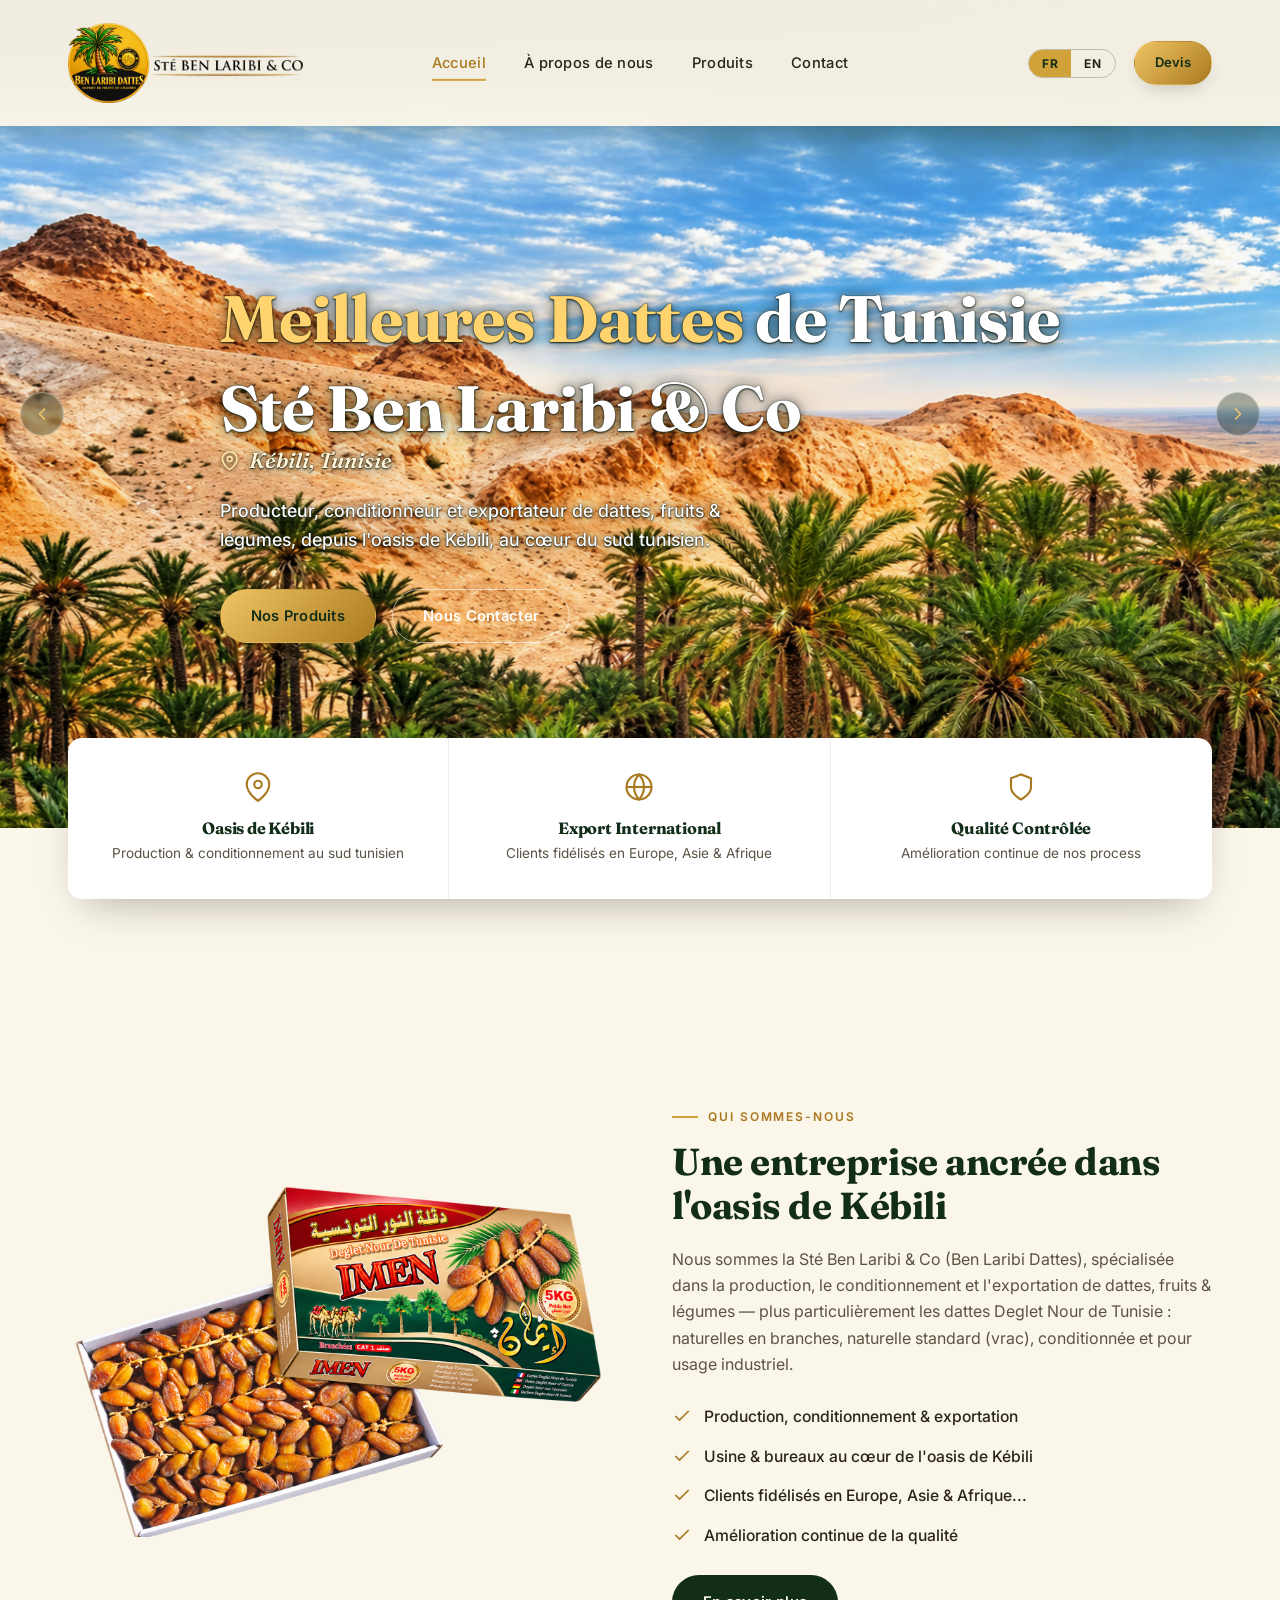
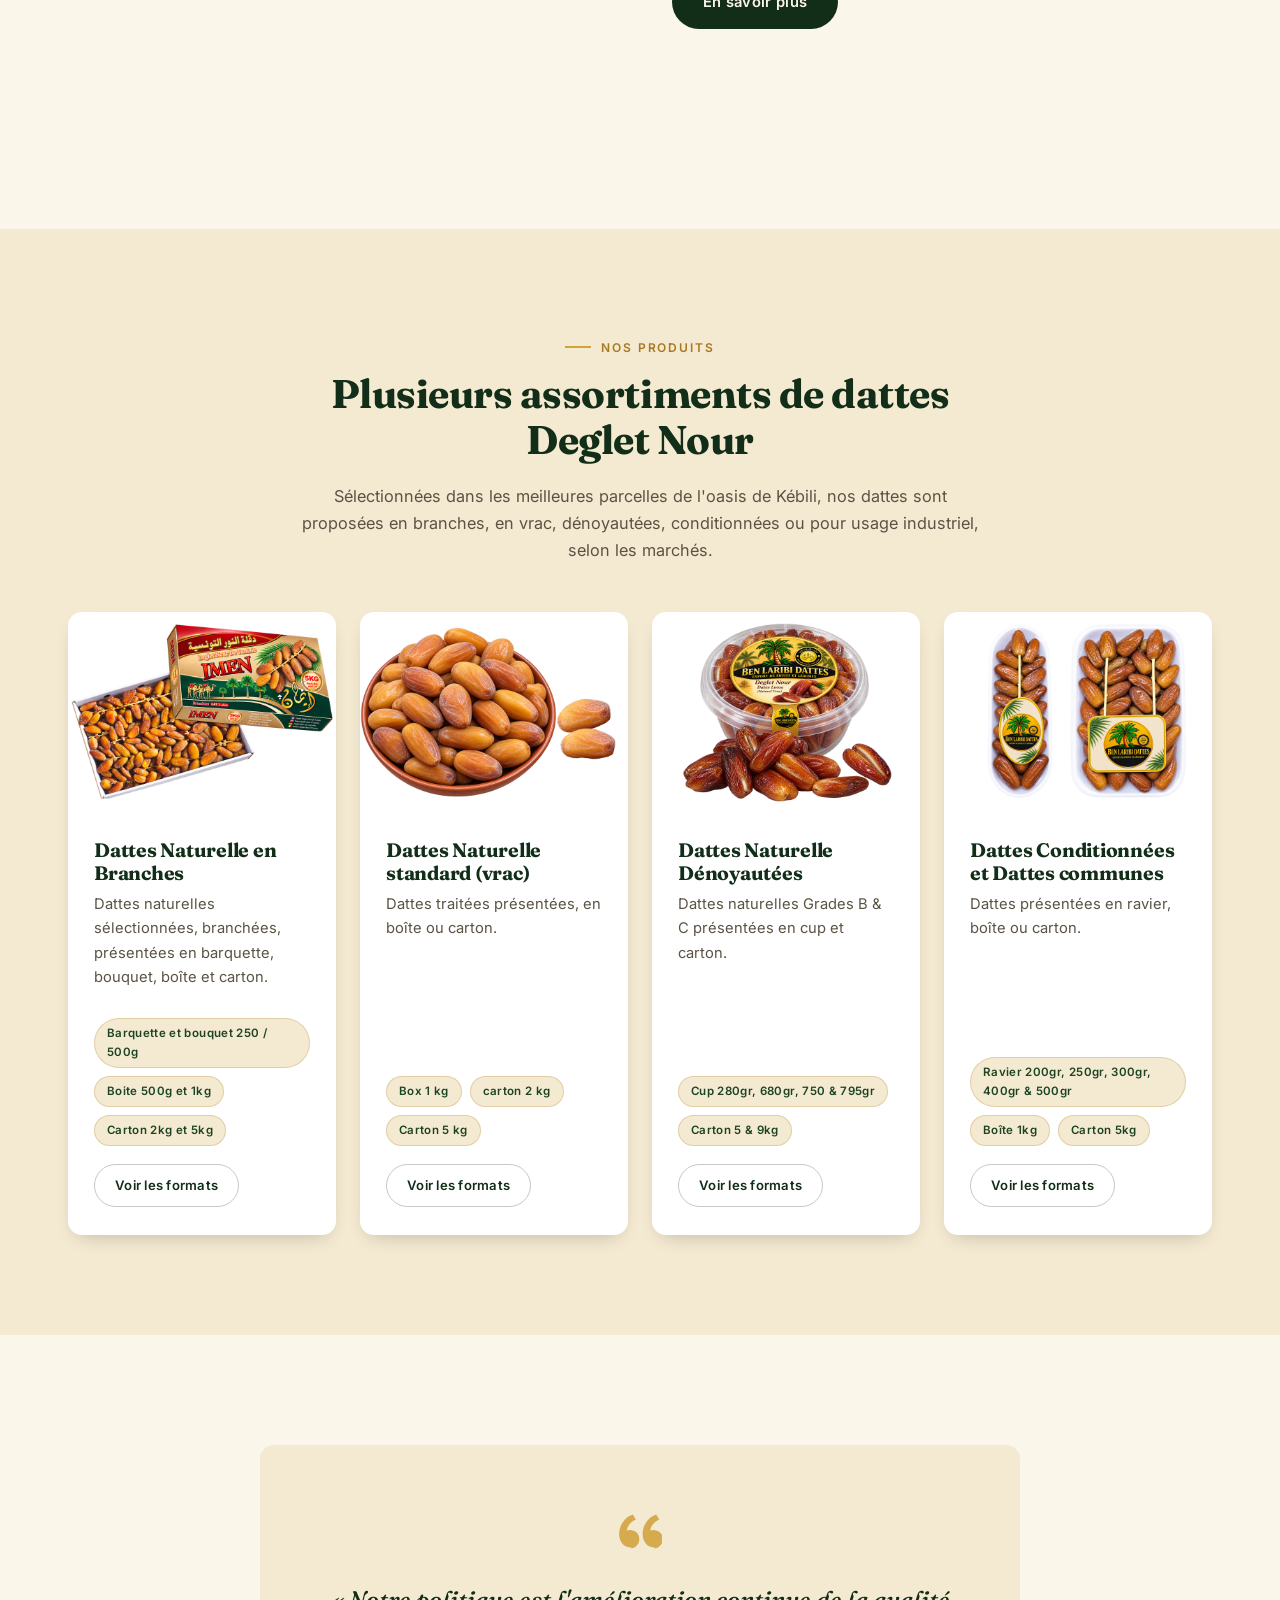
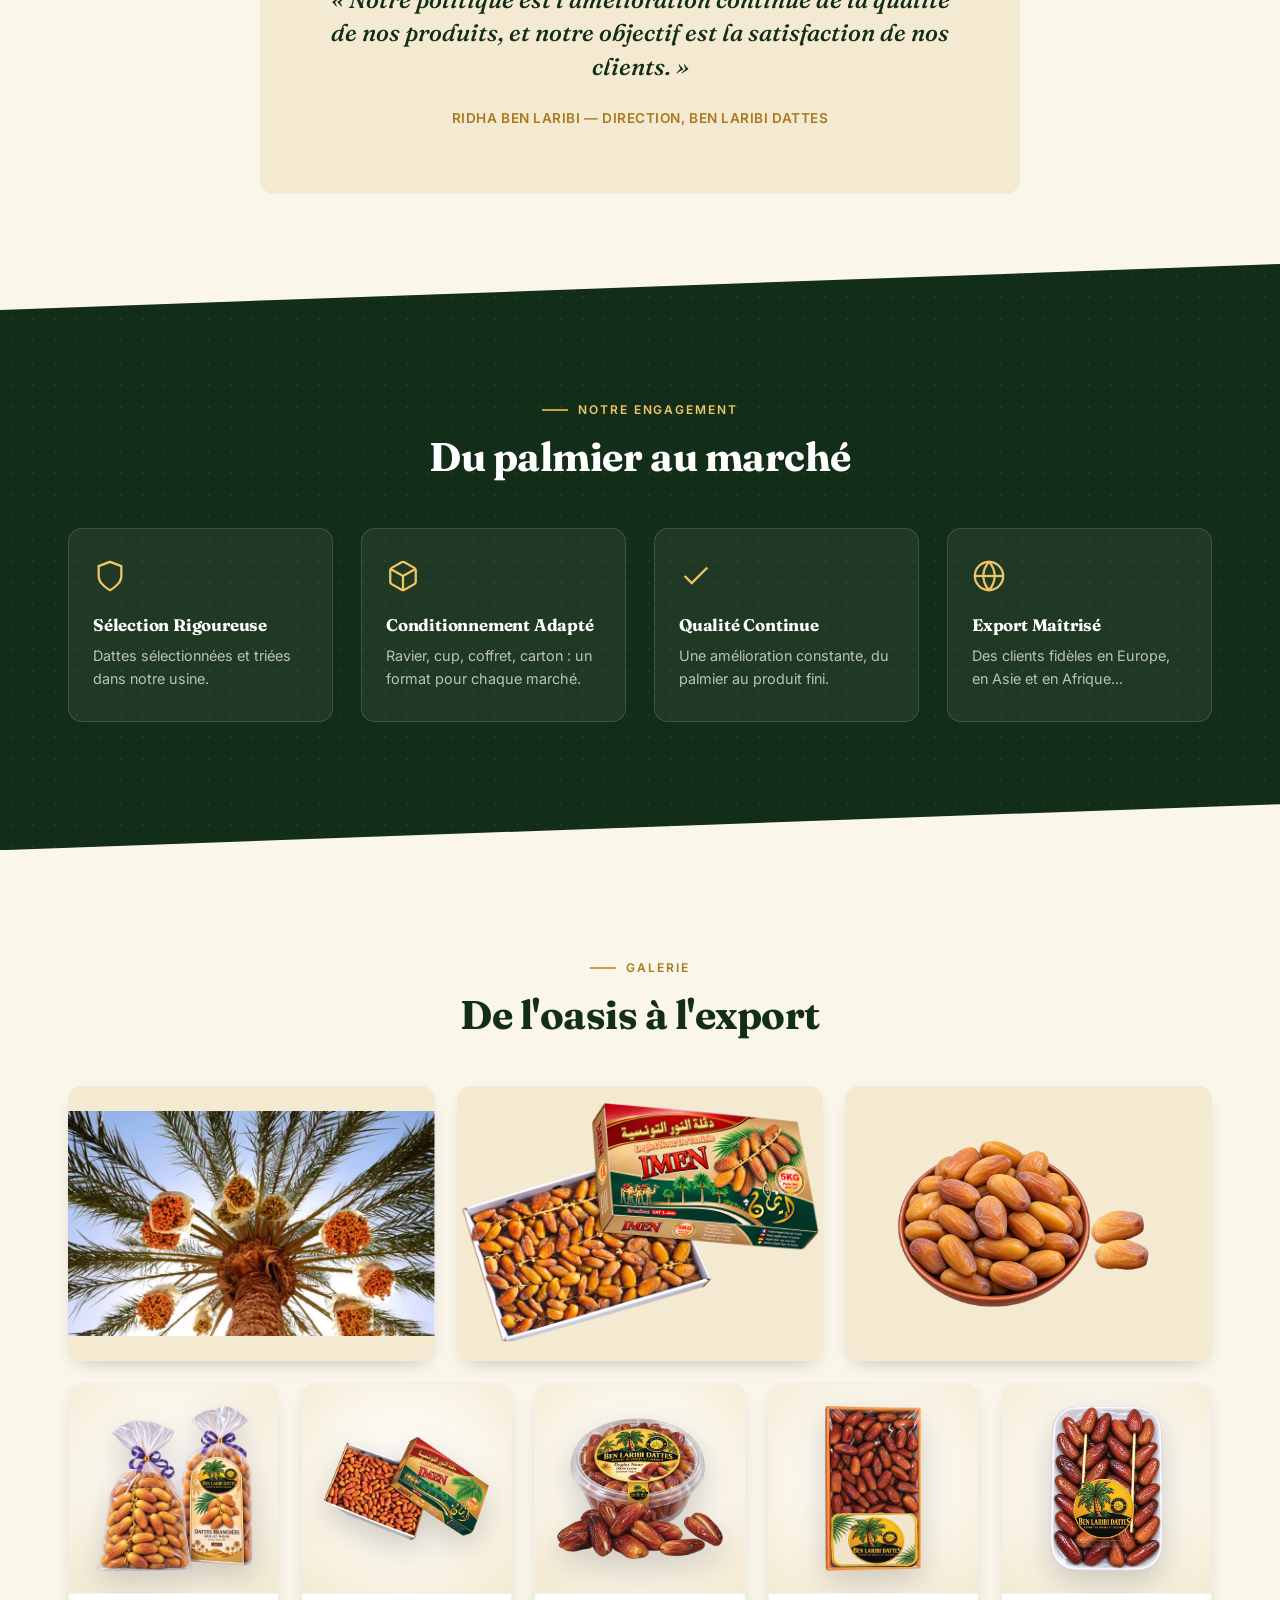
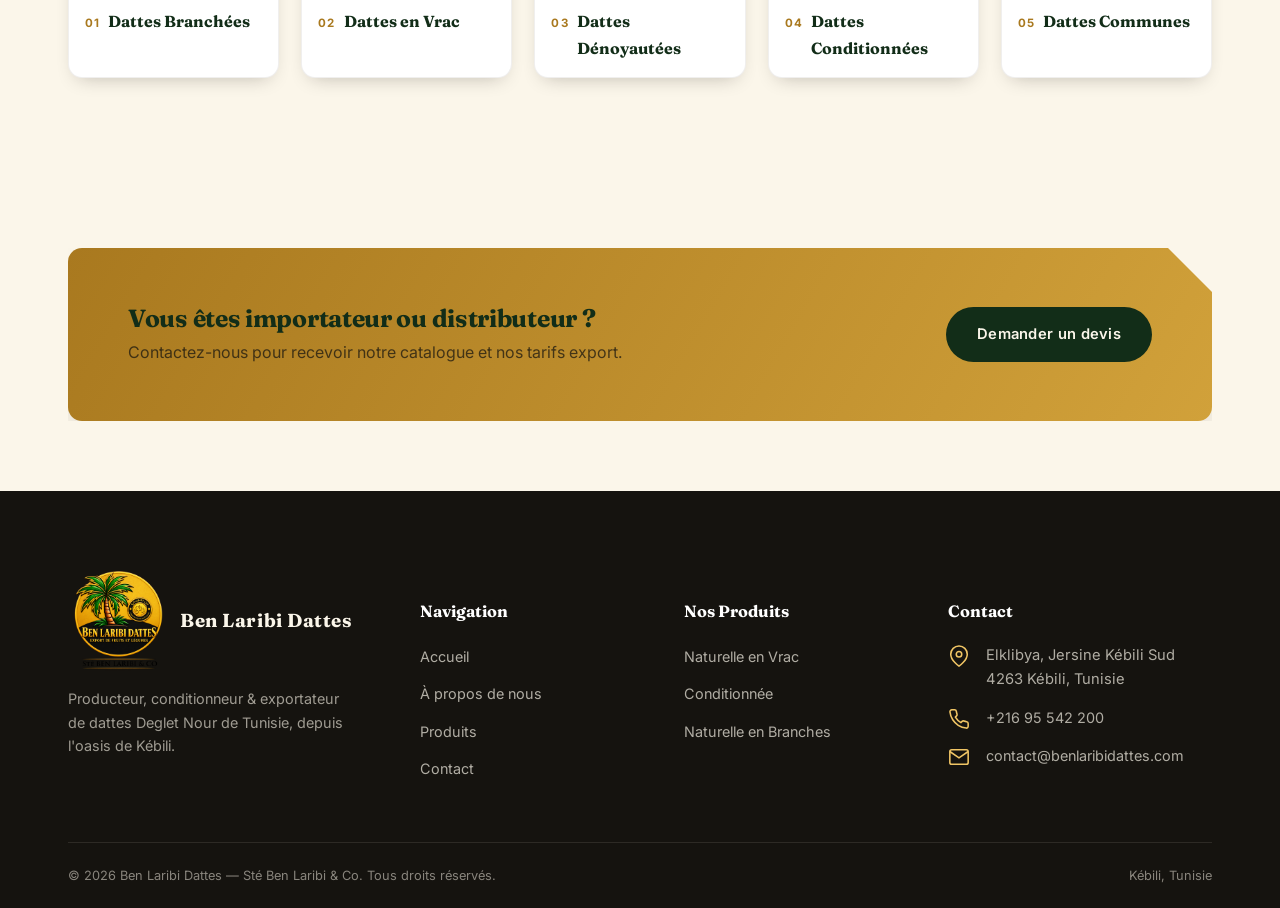
==== commit 8f7e5bdc: "Mobile redesign: full-screen menu, cover hero, compact sections Full-screen cream mobile menu with n" ====
--- a/index.html
+++ b/index.html
@@ -6,7 +6,7 @@
 <title>Ben Laribi Dattes — Export de Dattes Deglet Nour de Tunisie</title>
 <meta name="description" content="Sté Ben Laribi & Co — production, conditionnement et exportation de dattes Deglet Nour de Tunisie depuis l'oasis de Kébili.">
 <link rel="icon" type="image/png" href="assets/images/logo.png">
-<link rel="stylesheet" href="assets/css/style.css?v=14">
+<link rel="stylesheet" href="assets/css/style.css?v=15">
 </head>
 <body data-title-fr="Ben Laribi Dattes — Export de Dattes Deglet Nour de Tunisie" data-title-en="Ben Laribi Dattes — Export of Tunisian Deglet Nour Dates">
 
@@ -363,6 +363,6 @@
 
 <button class="to-top" aria-label="Top"><svg viewBox="0 0 24 24" fill="none" stroke="currentColor" stroke-width="2"><line x1="12" y1="19" x2="12" y2="5"/><polyline points="5 12 12 5 19 12"/></svg></button>
 
-<script src="assets/js/main.js?v=2"></script>
+<script src="assets/js/main.js?v=3"></script>
 </body>
 </html>
--- a/assets/css/style.css
+++ b/assets/css/style.css
@@ -142,19 +142,56 @@
   display:none;flex-direction:column;gap:5px;background:none;border:0;cursor:pointer;padding:6px;
 }
 .menu-toggle span{width:24px;height:2px;background:var(--ink);transition:.25s;}
+.nav-extra{display:none;}
 
 @media (max-width:920px){
   :root{--header-h:104px;}
   .site-header.solid{height:84px;}
+  /* full-screen mobile menu: cream panel under the logo bar, large serif links */
   .main-nav{
-    position:fixed;top:0;right:0;height:100vh;width:min(320px,80vw);
-    background:var(--green-deep);flex-direction:column;justify-content:center;
-    align-items:flex-start;gap:26px;padding:40px 40px;
-    transform:translateX(100%);transition:transform .35s ease;
+    position:fixed;top:0;left:0;right:auto;transform:none;z-index:1;
+    width:100vw;height:100vh;height:100dvh;
+    background:var(--cream);
+    flex-direction:column;align-items:stretch;justify-content:flex-start;gap:0;
+    padding:calc(var(--header-h) + 14px) 24px calc(28px + env(safe-area-inset-bottom));
+    overflow-y:auto;counter-reset:navnum;
+    opacity:0;visibility:hidden;transition:opacity .3s ease, visibility .3s ease;
   }
-  .main-nav.open{transform:translateX(0);box-shadow:-10px 0 30px rgba(0,0,0,.3);}
-  .main-nav a{ font-size:1.1rem;}
+  .main-nav::before{
+    content:"";position:absolute;left:24px;right:24px;top:calc(var(--header-h) - 1px);height:1px;
+    background:linear-gradient(90deg,transparent,rgba(169,121,31,.45),transparent);
+  }
+  .main-nav.open{opacity:1;visibility:visible;}
+  .main-nav > a{
+    counter-increment:navnum;
+    display:flex;align-items:center;gap:16px;
+    font-family:var(--font-head);font-size:1.65rem;font-weight:600;letter-spacing:-.01em;
+    color:var(--green-deep);padding:18px 4px;border-bottom:1px solid rgba(42,36,25,.1);
+    transform:translateY(14px);opacity:0;transition:transform .4s ease, opacity .4s ease, color .2s;
+  }
+  .main-nav.open > a{transform:none;opacity:1;}
+  .main-nav > a::before{
+    content:counter(navnum,decimal-leading-zero);
+    font-family:var(--font-body);font-size:.72rem;font-weight:700;letter-spacing:.12em;color:var(--gold-dark);
+    min-width:22px;
+  }
+  .main-nav > a::after{
+    position:static;margin-left:auto;width:9px;height:9px;background:none;
+    border-top:2px solid var(--gold);border-right:2px solid var(--gold);transform:rotate(45deg);
+  }
+  .main-nav > a:hover::after,.main-nav > a.active::after{width:9px;}
+  .main-nav > a.active{color:var(--gold-dark);}
+  .nav-extra{display:flex;flex-direction:column;gap:14px;margin-top:auto;padding-top:30px;}
+  .nav-extra .btn{justify-content:center;width:100%;padding:15px 24px;font-size:.95rem;}
+  .nav-extra-line{display:flex;align-items:center;gap:12px;font-size:.92rem;color:var(--ink-soft);}
+  .nav-extra-line svg{width:18px;height:18px;color:var(--gold-dark);flex:none;}
+  .brand,.header-actions{position:relative;z-index:2;}
   .menu-toggle{display:flex;flex:none;}
+  .menu-toggle.is-open span:nth-child(1){transform:translateY(7px) rotate(45deg);}
+  .menu-toggle.is-open span:nth-child(2){opacity:0;}
+  .menu-toggle.is-open span:nth-child(3){transform:translateY(-7px) rotate(-45deg);}
+  body.menu-open{overflow:hidden;}
+  body.menu-open .to-top{opacity:0;pointer-events:none;}
   .header-actions{gap:10px;}
   .brand{gap:8px;min-width:0;}
   .brand-mark{height:80px;width:80px;}
@@ -170,7 +207,7 @@
   .brand-mark{height:64px;width:64px;}
   .brand-logo,.site-header.solid .brand-logo{height:56px;}
   .lang-toggle button{padding:6px 10px;}
-  .header-actions .btn-sm{padding:8px 14px;font-size:.78rem;}
+  .header-actions .btn-sm{display:none;} /* the quote button lives in the mobile menu */
 }
 
 @media (max-width:400px){
@@ -218,8 +255,10 @@
 .ufuk-connect-dots button.is-active{background:var(--gold-light);border-color:var(--gold-light);width:24px;border-radius:5px;}
 @media (prefers-reduced-motion: reduce){.ufuk-connect-slide.is-active.has-img img{animation:none;}}
 @media (max-width:640px){
-  .ufuk-connect-slide img{object-fit:contain;transform:none;}
-  .ufuk-connect-slide.is-active.has-img img{animation:none;}
+  .ufuk-connect-slide img{object-fit:cover;transform:none;}
+  .ufuk-connect-slider::after{
+    background:linear-gradient(180deg, rgba(12,30,16,.55) 0%, rgba(12,30,16,.3) 38%, rgba(10,14,9,.78) 100%);
+  }
 }
 
 .ufuk-connect-arrow{
@@ -233,10 +272,7 @@
 .ufuk-connect-arrow-prev{left:20px;}
 .ufuk-connect-arrow-next{right:20px;}
 @media (max-width:640px){
-  .ufuk-connect-arrow{width:36px;height:36px;top:auto;bottom:28px;transform:none;}
-  .ufuk-connect-arrow svg{width:16px;height:16px;}
-  .ufuk-connect-arrow-prev{left:10px;}
-  .ufuk-connect-arrow-next{right:10px;}
+  .ufuk-connect-arrow{display:none;} /* swipe + dots on phones */
 }
 
 .ufuk-connect .container{position:relative;z-index:2;padding-top:40px;padding-bottom:70px;}
@@ -652,3 +688,135 @@
   .cat-card-body{padding:14px 14px 16px;}
   .cat-card-body h3{font-size:1rem;}
 }
+
+/* ==========================================================================
+   Mobile polish (phones & small tablets)
+   ========================================================================== */
+@media (max-width:640px){
+  body{line-height:1.6;}
+  p{font-size:.97rem;}
+  .btn{padding:13px 24px;font-size:.9rem;}
+  .section-pad{padding:64px 0;}
+  .section-pad.tight{padding:44px 0;}
+  .section-head{margin-bottom:32px;}
+  .section-head h2{font-size:1.65rem;}
+  .section-head p{font-size:.97rem;}
+  .eyebrow{font-size:.7rem;margin-bottom:10px;}
+
+  /* hero */
+  .ufuk-connect{min-height:auto;align-items:flex-end;}
+  .ufuk-connect .container{padding-top:56px;padding-bottom:84px;}
+  .ufuk-connect h1{font-size:2.15rem;margin-bottom:16px;}
+  .hero-brand{margin-bottom:16px;}
+  .hero-brand-name{font-size:1.75rem;}
+  .hero-brand-place{font-size:1.02rem;}
+  .ufuk-connect p.lead{font-size:1rem;line-height:1.55;margin-bottom:26px;}
+  .ufuk-connect-actions{gap:10px;}
+  .ufuk-connect-actions .btn{flex:1 1 0;justify-content:center;padding:13px 14px;}
+  .ufuk-connect-dots{bottom:30px;}
+  .page-ufuk-connect{min-height:auto;}
+  .ufuk-connect-photo.no-overlay::after{
+    display:block;
+    background:linear-gradient(180deg, rgba(12,30,16,.7) 0%, rgba(12,30,16,.5) 55%, rgba(10,14,9,.72) 100%);
+  }
+  .page-ufuk-connect .container{padding-top:48px;padding-bottom:56px;}
+  .page-ufuk-connect h1{font-size:1.95rem;}
+  .breadcrumb{font-size:.8rem;margin-bottom:12px;}
+
+  /* key-facts strip: compact rows overlapping the hero */
+  .strip{margin-top:-40px;border-radius:var(--radius);box-shadow:var(--shadow);}
+  .strip .item{
+    display:grid;grid-template-columns:44px 1fr;column-gap:14px;align-items:center;
+    text-align:left;padding:16px 18px;
+  }
+  .strip .item svg{grid-row:span 2;width:26px;height:26px;margin:0;justify-self:center;}
+  .strip .item h4{font-size:.98rem;margin:0;}
+  .strip .item p{font-size:.84rem;line-height:1.4;}
+
+  /* split sections */
+  .split,.split.reverse{padding:0;gap:26px;}
+  .split-text h2{font-size:1.6rem;}
+  .check-list{margin:20px 0 24px;gap:11px;}
+  .check-list li{font-size:.93rem;}
+
+  /* product cards */
+  .products-grid{gap:18px;}
+  .product-card .media{--ar:16/11;background:#fff;}
+  .product-card .media img{inset:12px;width:calc(100% - 24px);height:calc(100% - 24px);}
+  .product-card-body{padding:20px 20px 22px;}
+  .product-card-body h3{font-size:1.15rem;}
+  .product-card-body p{font-size:.9rem;margin-bottom:.5em;}
+  .tag-row{gap:6px;margin:10px 0 16px;}
+  .tag{font-size:.7rem;padding:4px 10px;}
+  .product-card-body .btn{align-self:stretch;justify-content:center;}
+
+  /* quote */
+  .founder{margin-top:0;padding:36px 22px;}
+  .founder .quote-mark{width:34px;height:34px;margin-bottom:16px;}
+  .founder blockquote{font-size:1.18rem;}
+  .founder cite{font-size:.75rem;}
+
+  /* values band: two compact columns */
+  .band{padding:84px 0;clip-path:polygon(0 24px,100% 0,100% calc(100% - 24px),0 100%);}
+  .value-grid{grid-template-columns:1fr 1fr;gap:12px;margin-top:28px;}
+  .value-card{padding:20px 16px;}
+  .value-card svg{width:26px;height:26px;margin-bottom:10px;}
+  .value-card h4{font-size:.95rem;}
+  .value-card p{font-size:.8rem;line-height:1.45;}
+
+  /* gallery: first photo full width, captions always visible (no hover on touch) */
+  .gallery-grid{grid-template-columns:1fr 1fr;gap:12px;}
+  .gallery-grid .gallery-item:first-child{grid-column:1 / -1;}
+  .gallery-grid .gallery-item:first-child .media img{object-fit:cover;}
+  .gallery-item figcaption{opacity:1;transform:none;font-size:.78rem;padding:18px 12px 10px;}
+  .gallery-products{gap:12px;margin-top:12px;}
+  .gallery-products .gallery-product:last-child{grid-column:1 / -1;}
+  .gallery-products .gallery-product:last-child .gallery-product-media{aspect-ratio:2/1;}
+  .gallery-product-media img{inset:14px;width:calc(100% - 28px);height:calc(100% - 28px);}
+  .gallery-product-name{font-size:.88rem;padding:11px 12px 12px;}
+
+  /* CTA */
+  .cta-banner{padding:32px 24px;text-align:center;justify-content:center;gap:20px;}
+  .cta-banner h3{font-size:1.3rem;}
+  .cta-banner .btn-dark{width:100%;justify-content:center;}
+
+  /* about page */
+  .pillars{gap:14px;}
+  .pillar{padding:24px 22px;}
+
+  /* products page */
+  .cat-nav .container{padding-top:10px;padding-bottom:10px;}
+  .cat-nav a{padding:8px 14px;font-size:.8rem;}
+  .cat-section{padding:52px 0;}
+  .cat-head{grid-template-columns:auto 1fr;gap:14px;margin-bottom:24px;}
+  .cat-num{font-size:2.8rem;}
+  .cat-head h2{font-size:1.5rem;margin-top:2px;}
+  .cat-grid,.cat-grid.cols-3{gap:12px;}
+  .cat-wide-media{aspect-ratio:4/3;}
+  .cat-wide-media img{inset:18px;width:calc(100% - 36px);height:calc(100% - 36px);}
+  .cat-wide-body .btn{align-self:stretch;justify-content:center;}
+
+  /* contact */
+  .contact-grid{gap:22px;}
+  .contact-card{padding:26px 20px;}
+  .form-card{padding:28px 20px;}
+  .field input,.field textarea,.field select{font-size:16px;} /* stops iOS zoom on focus */
+  .form-card .btn{width:100%;justify-content:center;}
+  .map-wrap{margin-top:22px;}
+  .map-wrap iframe{height:280px;}
+
+  /* footer */
+  .site-footer{padding-top:56px;}
+  .footer-grid{grid-template-columns:1fr 1fr;gap:30px 20px;padding-bottom:36px;}
+  .footer-brand,.footer-grid .footer-col:last-child{grid-column:1 / -1;}
+  .footer-brand p{max-width:none;}
+  .footer-col h5{margin-bottom:12px;}
+  .footer-bottom{flex-direction:column;text-align:center;gap:4px;padding:18px 0 22px;}
+
+  .to-top{right:16px;bottom:16px;width:42px;height:42px;}
+}
+
+@media (max-width:480px){
+  .cat-head{grid-template-columns:auto 1fr;}
+  .cat-num{font-size:2.3rem;}
+}
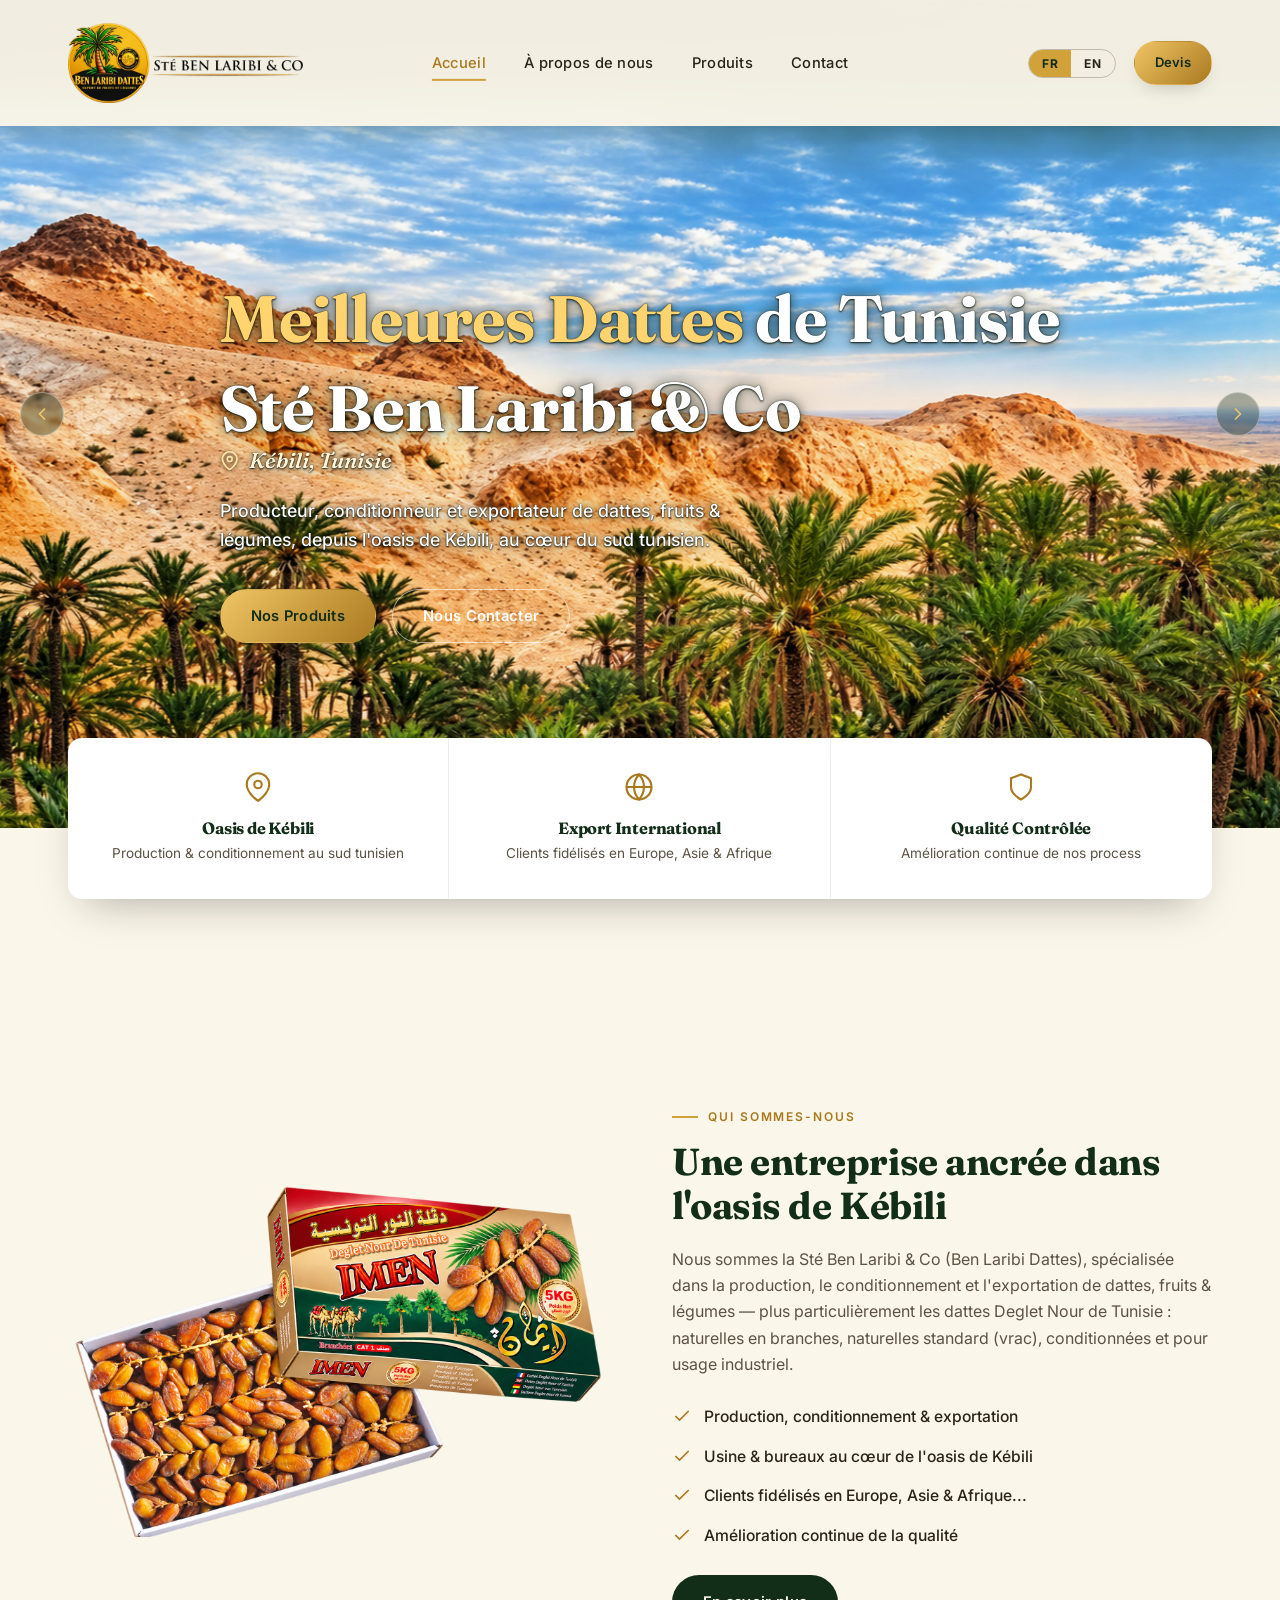
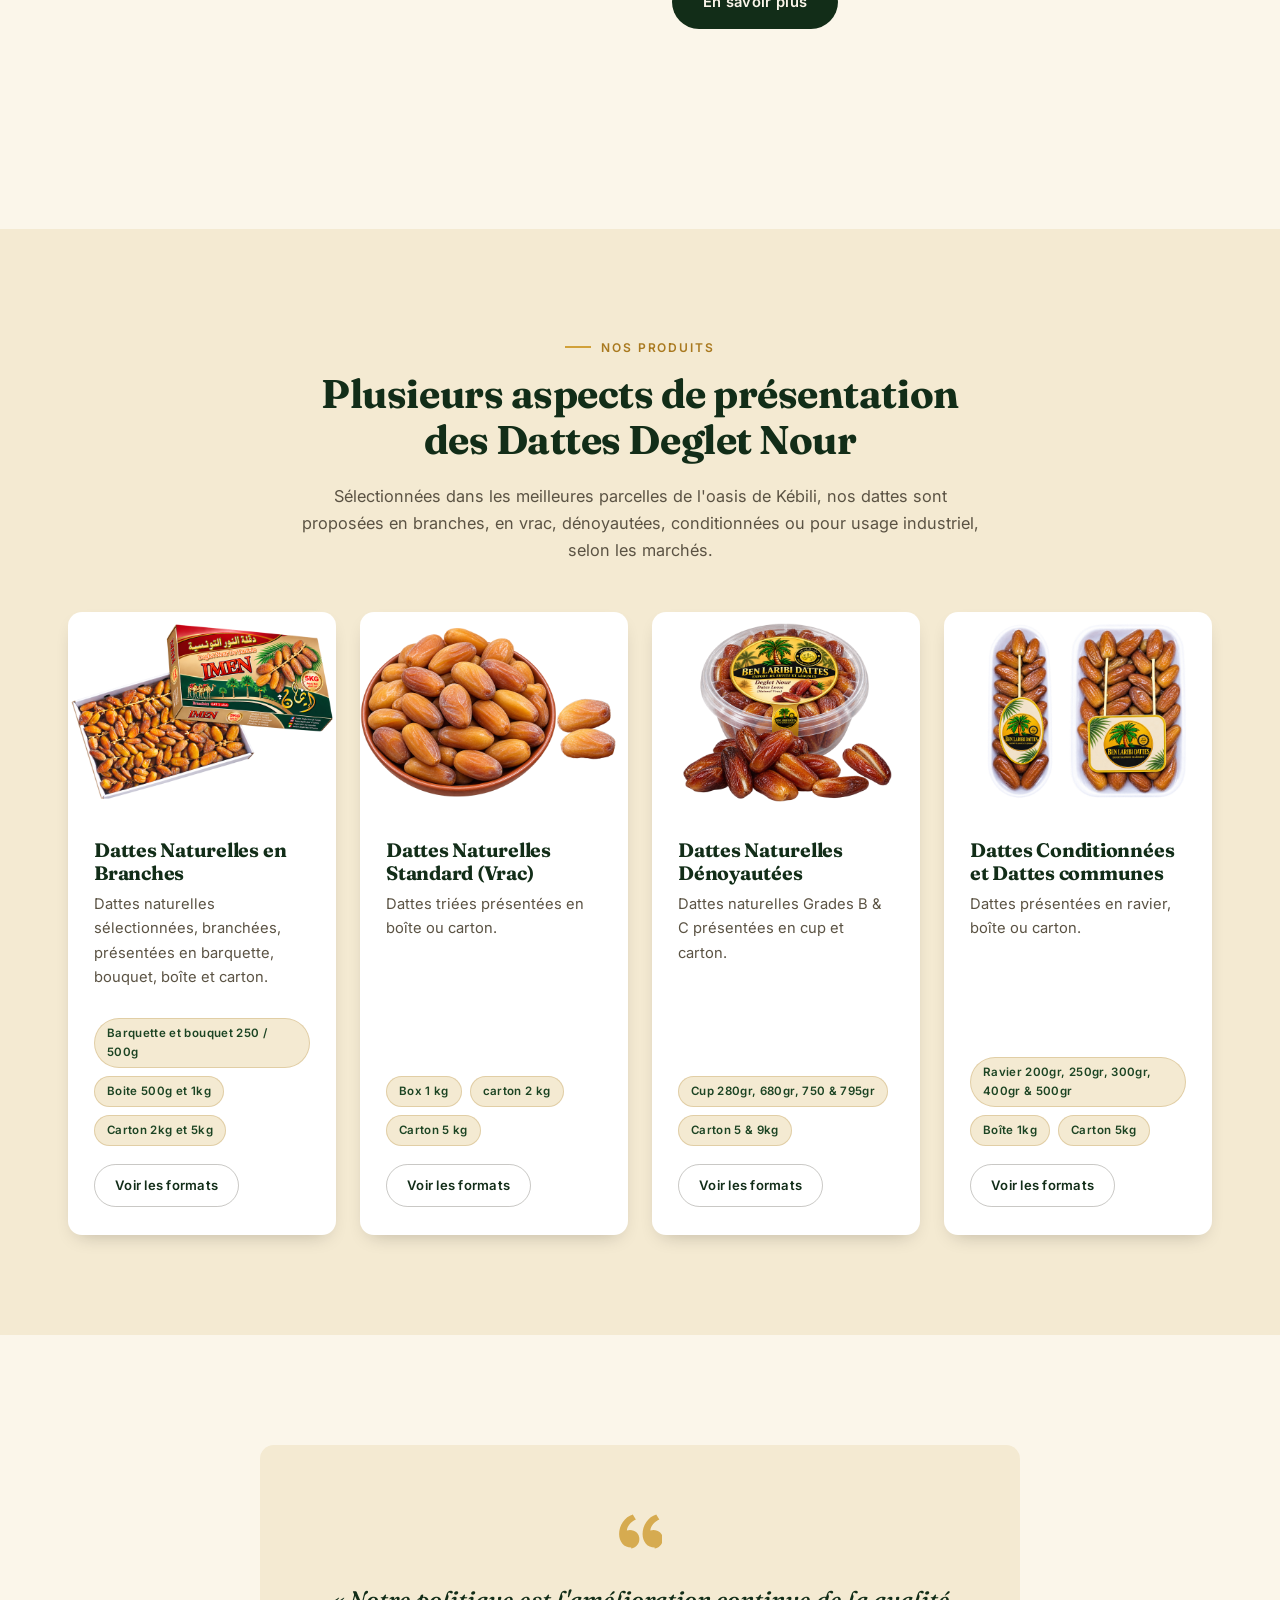
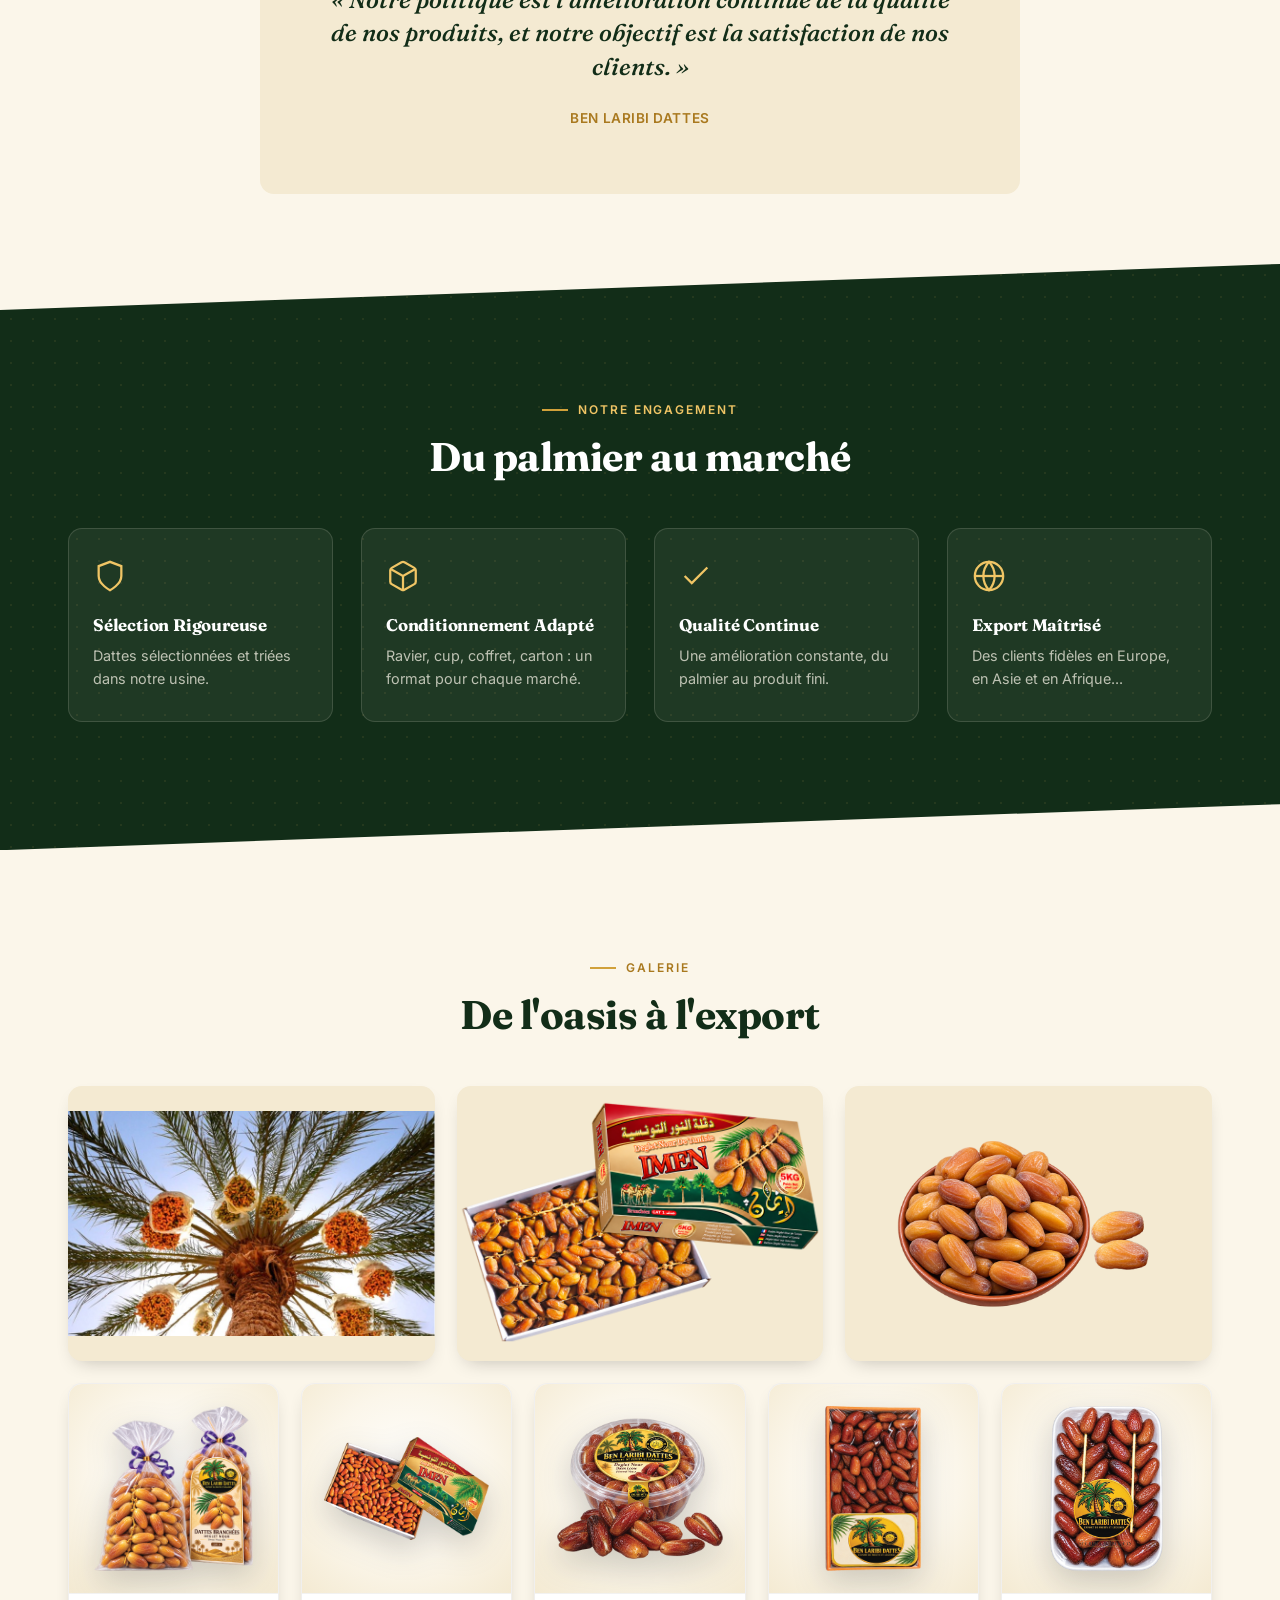
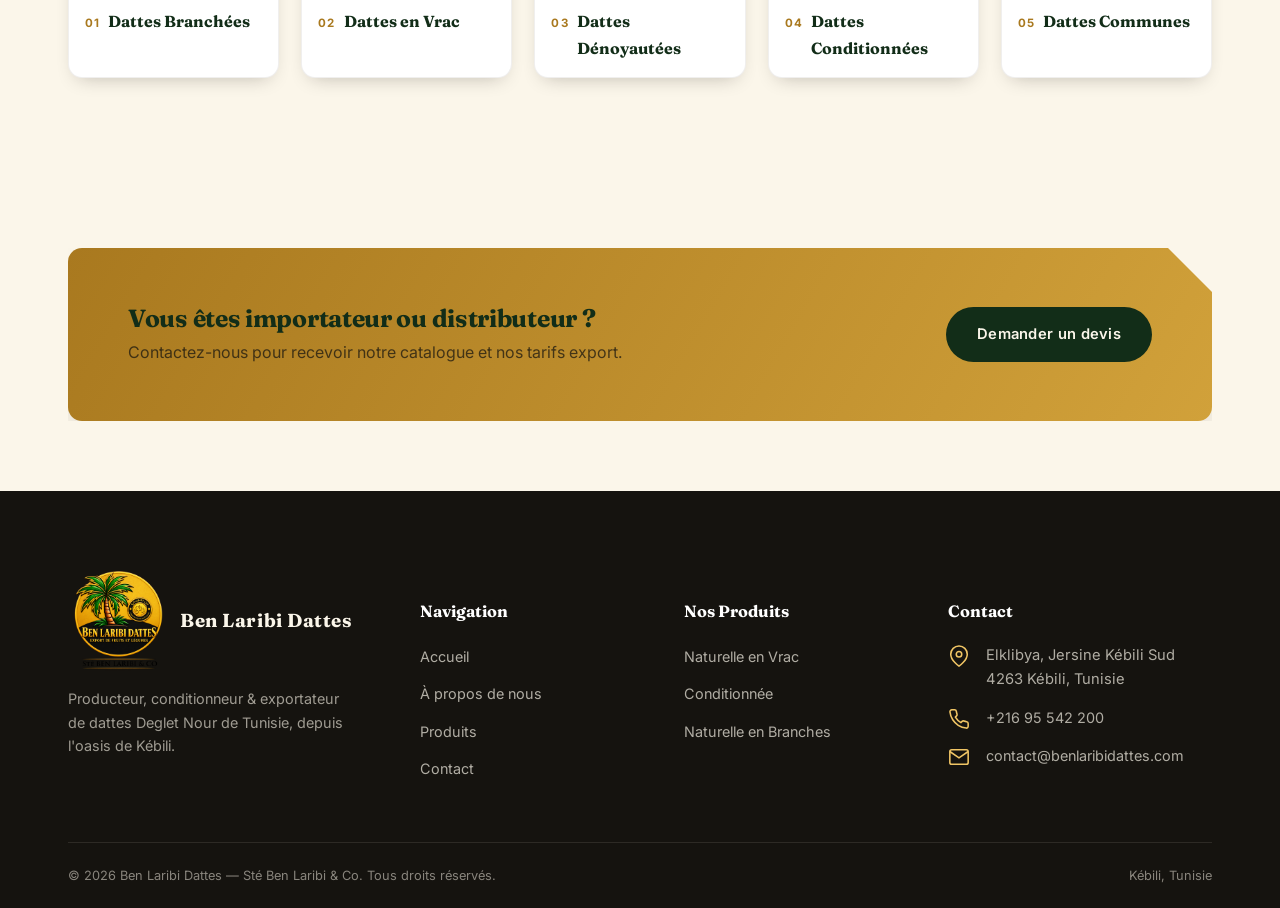
==== commit 58a9b168: "Client text corrections (FR/EN) and new Notre Terroir palm grove photo Homepage: "aspects de présent" ====
--- a/index.html
+++ b/index.html
@@ -6,7 +6,7 @@
 <title>Ben Laribi Dattes — Export de Dattes Deglet Nour de Tunisie</title>
 <meta name="description" content="Sté Ben Laribi & Co — production, conditionnement et exportation de dattes Deglet Nour de Tunisie depuis l'oasis de Kébili.">
 <link rel="icon" type="image/png" href="assets/images/logo.png">
-<link rel="stylesheet" href="assets/css/style.css?v=15">
+<link rel="stylesheet" href="assets/css/style.css?v=16">
 </head>
 <body data-title-fr="Ben Laribi Dattes — Export de Dattes Deglet Nour de Tunisie" data-title-en="Ben Laribi Dattes — Export of Tunisian Deglet Nour Dates">
 
@@ -111,7 +111,7 @@
           <div class="eyebrow"><span data-fr-only>Qui sommes-nous</span><span data-en-only>Who we are</span></div>
           <h2 data-fr-only>Une entreprise ancrée dans l'oasis de Kébili</h2>
           <h2 data-en-only>A company rooted in the Kébili oasis</h2>
-          <p data-fr-only>Nous sommes la Sté Ben Laribi &amp; Co (Ben Laribi Dattes), spécialisée dans la production, le conditionnement et l'exportation de dattes, fruits &amp; légumes — plus particulièrement les dattes Deglet Nour de Tunisie : naturelles en branches, naturelle standard (vrac), conditionnée et pour usage industriel.</p>
+          <p data-fr-only>Nous sommes la Sté Ben Laribi &amp; Co (Ben Laribi Dattes), spécialisée dans la production, le conditionnement et l'exportation de dattes, fruits &amp; légumes — plus particulièrement les dattes Deglet Nour de Tunisie : naturelles en branches, naturelles standard (vrac), conditionnées et pour usage industriel.</p>
           <p data-en-only>We are Sté Ben Laribi &amp; Co (Ben Laribi Dattes), specialising in the production, packing and export of dates, fruit &amp; vegetables — more specifically Tunisian Deglet Nour dates: natural on the branch, natural standard (loose), packed and for industrial use.</p>
           <ul class="check-list">
             <li><svg viewBox="0 0 24 24" fill="none" stroke="currentColor" stroke-width="2"><polyline points="20 6 9 17 4 12"/></svg><span data-fr-only>Production, conditionnement &amp; exportation</span><span data-en-only>Production, packing &amp; export</span></li>
@@ -130,8 +130,8 @@
     <div class="container">
       <div class="section-head reveal">
         <div class="eyebrow"><span data-fr-only>Nos Produits</span><span data-en-only>Our Products</span></div>
-        <h2 data-fr-only>Plusieurs assortiments de dattes Deglet Nour</h2>
-        <h2 data-en-only>Several assortments of Deglet Nour dates</h2>
+        <h2 data-fr-only>Plusieurs aspects de présentation des Dattes Deglet Nour</h2>
+        <h2 data-en-only>Several presentations of Deglet Nour dates</h2>
         <p data-fr-only>Sélectionnées dans les meilleures parcelles de l'oasis de Kébili, nos dattes sont proposées en branches, en vrac, dénoyautées, conditionnées ou pour usage industriel, selon les marchés.</p>
         <p data-en-only>Selected from the finest plots of the Kébili oasis, our dates are available on the branch, loose, pitted, packed or for industrial use, according to your markets and uses.</p>
       </div>
@@ -142,7 +142,7 @@
             <div class="ph"><svg viewBox="0 0 24 24" fill="none" stroke="currentColor" stroke-width="1.5"><path d="M23 19a2 2 0 0 1-2 2H3a2 2 0 0 1-2-2V8a2 2 0 0 1 2-2h4l2-3h6l2 3h4a2 2 0 0 1 2 2z"/><circle cx="12" cy="13" r="4"/></svg><small data-fr-only>Photo à venir</small><small data-en-only>Photo coming soon</small></div>
           </div>
           <div class="product-card-body">
-            <h3 data-fr-only>Dattes Naturelle en Branches</h3><h3 data-en-only>Natural Dates on the Branch</h3>
+            <h3 data-fr-only>Dattes Naturelles en Branches</h3><h3 data-en-only>Natural Dates on the Branch</h3>
             <p data-fr-only>Dattes naturelles sélectionnées, branchées, présentées en barquette, bouquet, boîte et carton.</p>
             <p data-en-only>Selected natural dates on the branch, presented in trays, bouquets, boxes and cartons.</p>
             <div class="tag-row"><span class="tag" data-fr-only>Barquette et bouquet 250 / 500g </span><span class="tag" data-en-only>Tray and bouquet 250 / 500g</span><span class="tag" data-fr-only>Boite 500g et 1kg </span><span class="tag" data-en-only>Box 500g and 1kg</span> <span class="tag" data-fr-only>Carton 2kg et 5kg </span><span class="tag" data-en-only>Carton 2kg and 5kg</span></div>
@@ -155,9 +155,9 @@
             <div class="ph"><svg viewBox="0 0 24 24" fill="none" stroke="currentColor" stroke-width="1.5"><path d="M23 19a2 2 0 0 1-2 2H3a2 2 0 0 1-2-2V8a2 2 0 0 1 2-2h4l2-3h6l2 3h4a2 2 0 0 1 2 2z"/><circle cx="12" cy="13" r="4"/></svg><small data-fr-only>Photo à venir</small><small data-en-only>Photo coming soon</small></div>
           </div>
           <div class="product-card-body">
-            <h3 data-fr-only>Dattes Naturelle standard (vrac)</h3><h3 data-en-only>Natural Standard Dates (Loose)</h3>
-            <p data-fr-only>Dattes traitées présentées, en boîte ou carton.</p>
-            <p data-en-only>Treated dates, presented in paper boxes or cartons — ready for export distribution.</p>
+            <h3 data-fr-only>Dattes Naturelles Standard (Vrac)</h3><h3 data-en-only>Natural Standard Dates (Loose)</h3>
+            <p data-fr-only>Dattes triées présentées en boîte ou carton.</p>
+            <p data-en-only>Sorted dates, presented in paper boxes or cartons — ready for export distribution.</p>
             <div class="tag-row"><span class="tag">Box 1 kg</span><span class="tag">carton 2 kg</span><span class="tag">Carton 5 kg</span></div>
             <a href="produits.html#vrac" class="btn btn-outline btn-sm" style="border-color:rgba(42,36,25,.25);color:var(--green-deep)"><span data-fr-only>Voir les formats</span><span data-en-only>See formats</span></a>
           </div>
@@ -168,7 +168,7 @@
             <div class="ph"><svg viewBox="0 0 24 24" fill="none" stroke="currentColor" stroke-width="1.5"><path d="M23 19a2 2 0 0 1-2 2H3a2 2 0 0 1-2-2V8a2 2 0 0 1 2-2h4l2-3h6l2 3h4a2 2 0 0 1 2 2z"/><circle cx="12" cy="13" r="4"/></svg><small data-fr-only>Photo à venir</small><small data-en-only>Photo coming soon</small></div>
           </div>
           <div class="product-card-body">
-            <h3 data-fr-only>Dattes Naturelle Dénoyautées</h3><h3 data-en-only>Natural Pitted Dates</h3>
+            <h3 data-fr-only>Dattes Naturelles Dénoyautées</h3><h3 data-en-only>Natural Pitted Dates</h3>
             <p data-fr-only>Dattes naturelles Grades B & C présentées en cup et carton. </p>
             <p data-en-only>Natural dates, grades B &amp; C, presented in cups and cartons.</p>
             <div class="tag-row"><span class="tag">Cup 280gr, 680gr, 750 & 795gr </span><span class="tag" data-fr-only>Carton 5 & 9kg </span><span class="tag" data-en-only>Carton 5 &amp; 9kg</span></div>
@@ -200,8 +200,8 @@
         <svg class="quote-mark" viewBox="0 0 48 36" fill="currentColor"><path d="M14.4 36c-4 0-7.2-1.4-9.6-4.1C2.4 29.1 1.2 25.6 1.2 21.4c0-4.7 1.4-9.1 4.1-13.2C8.1 4.1 11.7 1.5 16.1 0l3.4 5.4c-3 1.4-5.4 3.2-7.1 5.5-1.7 2.2-2.6 4.4-2.7 6.6 1-.5 2.1-.7 3.3-.7 3 0 5.5 1 7.4 2.9 2 1.9 2.9 4.3 2.9 7.1 0 3-1 5.4-3 7.3-2 1.9-4.4 2.9-5.9 2.9zm25.6 0c-4 0-7.2-1.4-9.6-4.1-2.4-2.8-3.6-6.3-3.6-10.5 0-4.7 1.4-9.1 4.1-13.2C33.7 4.1 37.3 1.5 41.7 0l3.4 5.4c-3 1.4-5.4 3.2-7.1 5.5-1.7 2.2-2.6 4.4-2.7 6.6 1-.5 2.1-.7 3.3-.7 3 0 5.5 1 7.4 2.9 2 1.9 2.9 4.3 2.9 7.1 0 3-1 5.4-3 7.3-2 1.9-3.9 2.9-5.9 2.9z"/></svg>
         <blockquote data-fr-only>« Notre politique est l'amélioration continue de la qualité de nos produits, et notre objectif est la satisfaction de nos clients. »</blockquote>
         <blockquote data-en-only>“Our policy is the continuous improvement of the quality of our products, and our goal is the satisfaction of our customers.”</blockquote>
-        <cite data-fr-only>Ridha Ben Laribi — Direction, Ben Laribi Dattes</cite>
-        <cite data-en-only>Ridha Ben Laribi — Management, Ben Laribi Dattes</cite>
+        <cite data-fr-only>Ben Laribi Dattes</cite>
+        <cite data-en-only>Ben Laribi Dattes</cite>
       </div>
     </div>
   </section>
--- a/assets/css/style.css
+++ b/assets/css/style.css
@@ -299,6 +299,8 @@
 .ufuk-connect .container .eyebrow::before{background:#ffd46e;box-shadow:0 0 0 1px rgba(10,22,12,.6);}
 .ufuk-connect .container h1{color:#fff;text-shadow:var(--hero-halo);}
 .ufuk-connect .container h1 em{color:#ffd46e;}
+.ufuk-connect .container .eyebrow-hero{color:#fff;font-size:clamp(.95rem,1.6vw,1.15rem);letter-spacing:.1em;}
+.ufuk-connect .container .eyebrow-hero::before{background:#fff;}
 .ufuk-connect .container p.lead{color:#fff;font-weight:500;text-shadow:var(--hero-halo);}
 .ufuk-connect .container .breadcrumb,.ufuk-connect .container .breadcrumb a{color:#fff;text-shadow:var(--hero-halo);}
 /* homepage hero: company name + place, same serif style as the H1 accent, in a lighter gold */
@@ -629,6 +631,9 @@
 }
 .cat-head h2{font-size:clamp(1.7rem,3.2vw,2.4rem);margin:6px 0 10px;}
 .cat-head p{max-width:600px;}
+.cat-list{list-style:none;padding:0;margin:0;display:grid;gap:6px;max-width:600px;}
+.cat-list li{position:relative;padding-left:18px;}
+.cat-list li::before{content:"";position:absolute;left:0;top:.7em;width:7px;height:7px;border-radius:50%;background:var(--gold);}
 .cat-note{margin-top:10px;font-size:.9rem;font-style:italic;color:var(--gold-dark);}
 
 .cat-grid{display:grid;grid-template-columns:repeat(4,1fr);gap:24px;}
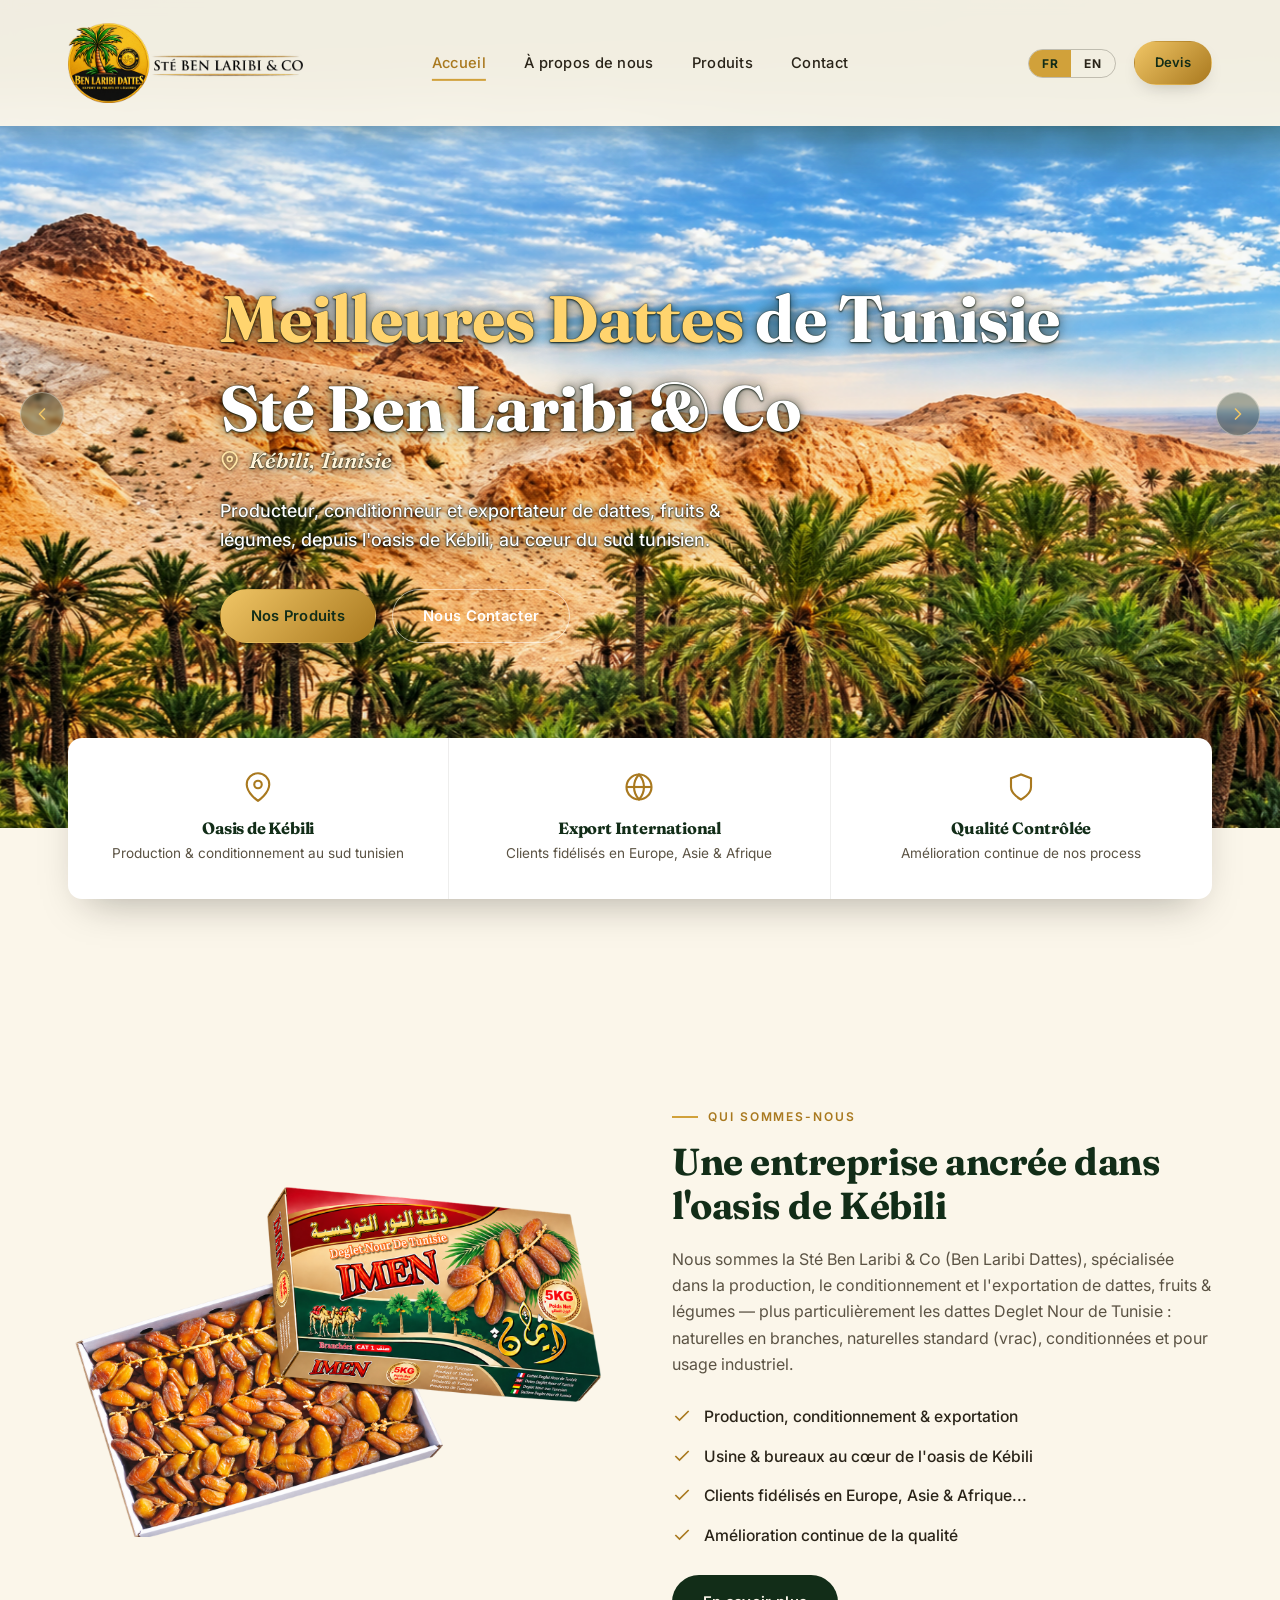
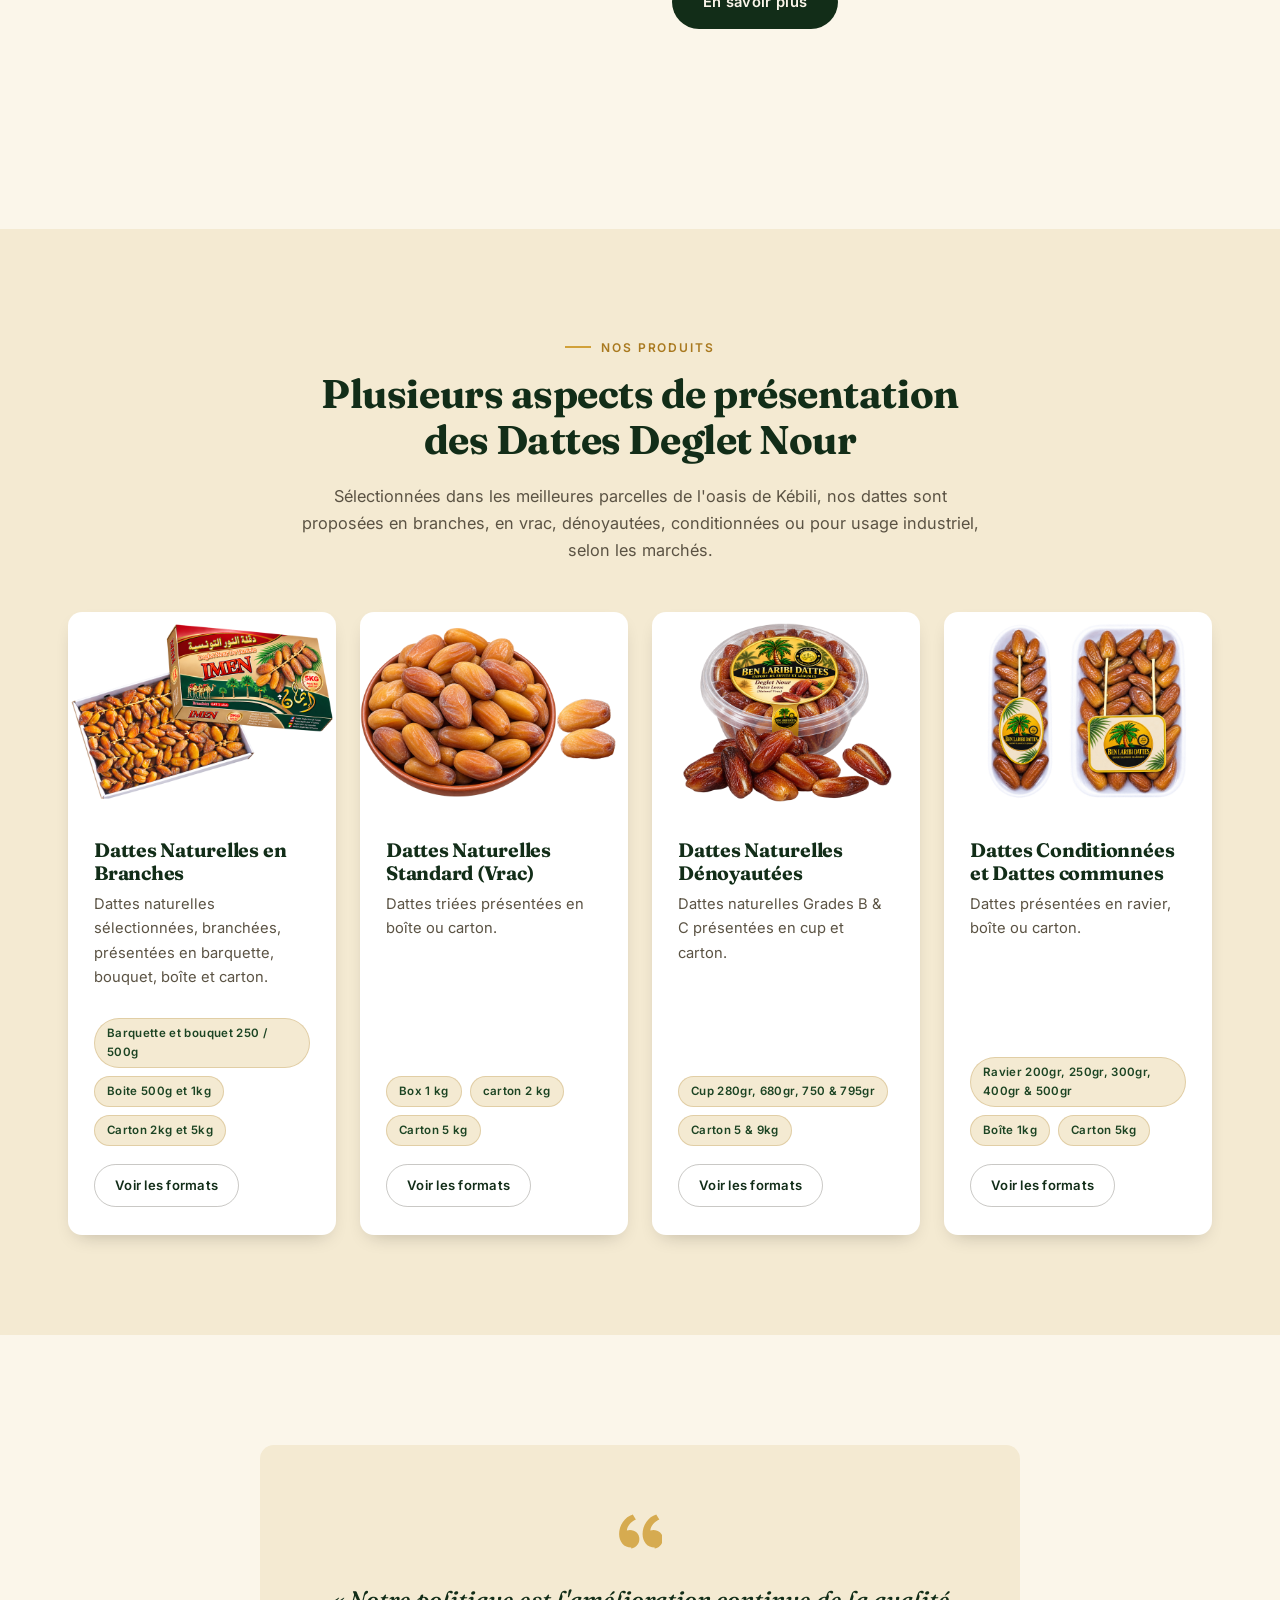
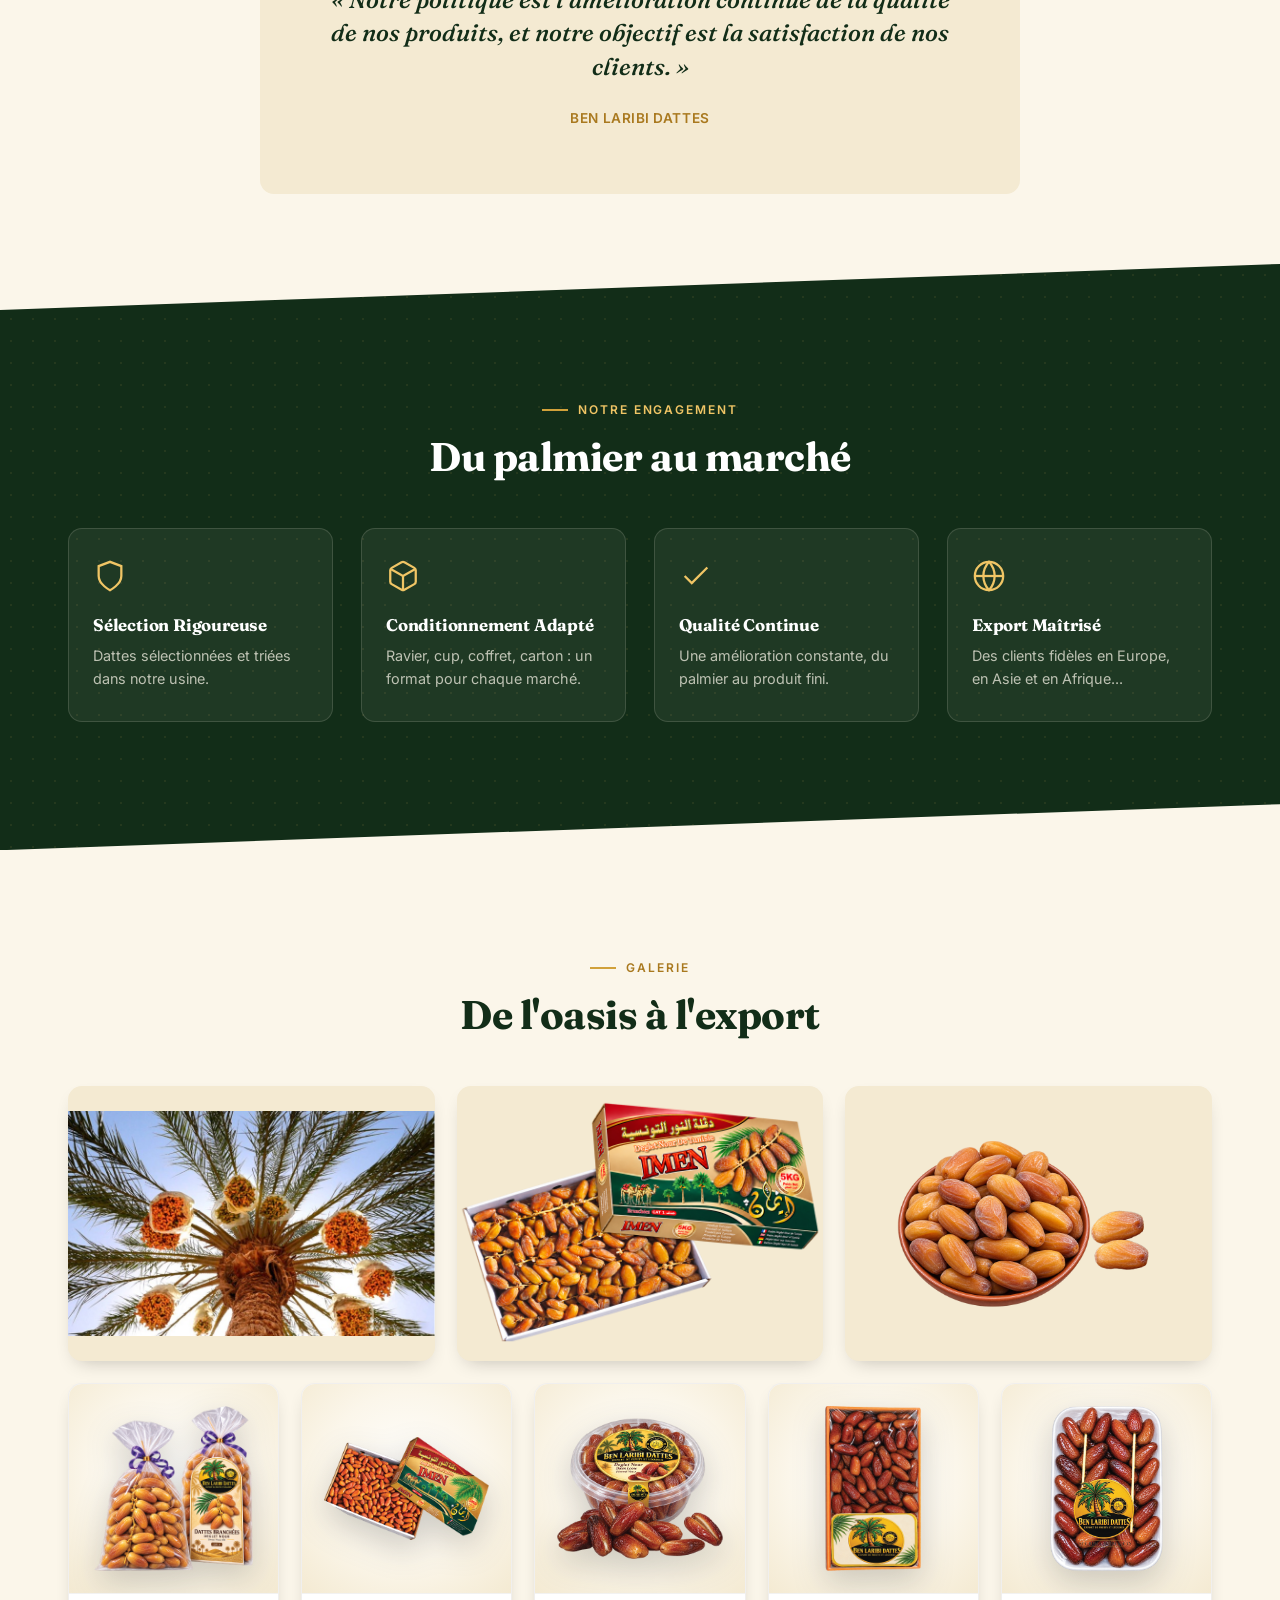
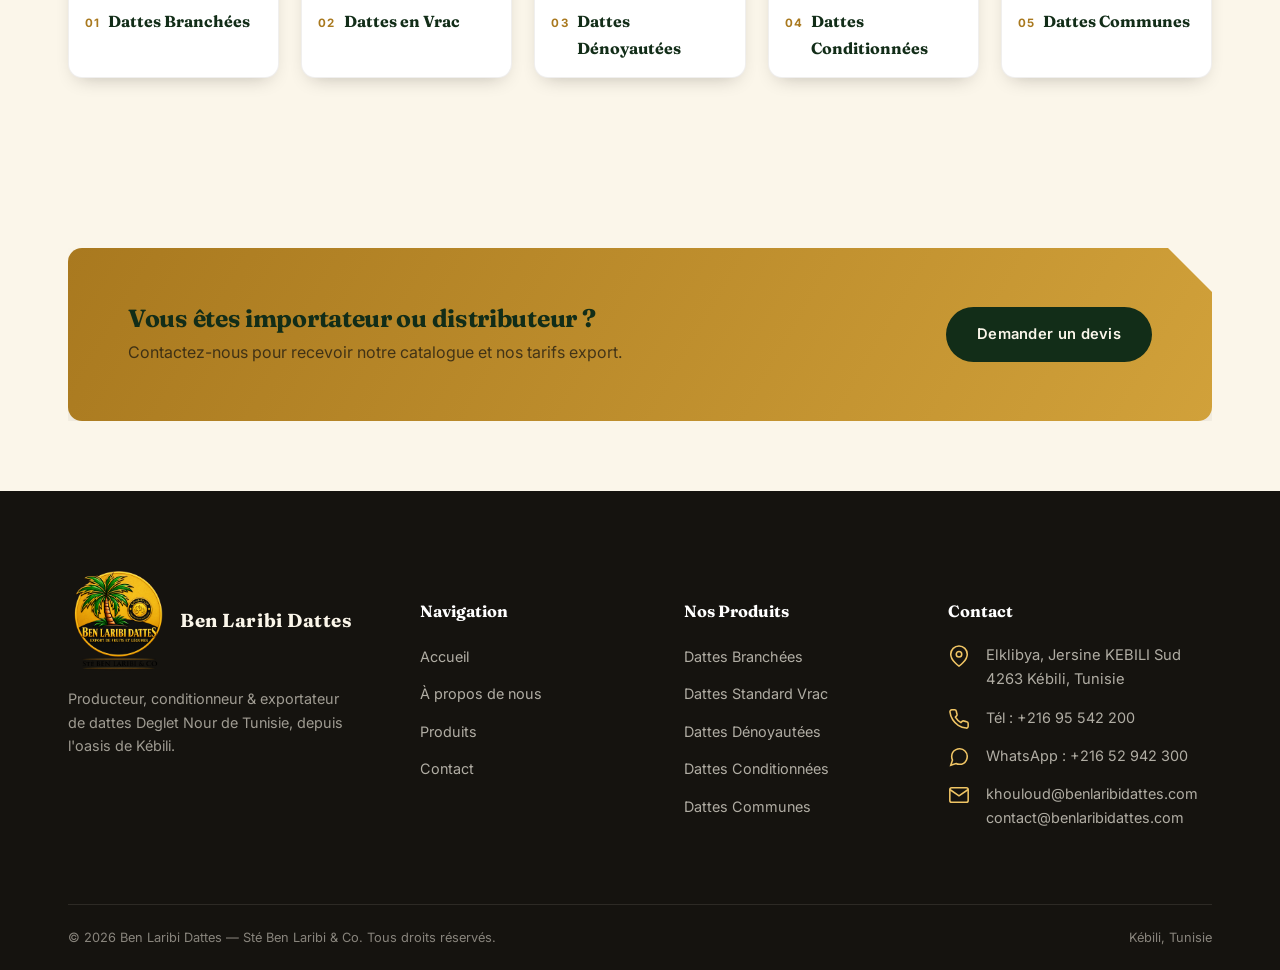
==== commit a1063ae1: "Footer: full product list, WhatsApp line, both emails; fix WhatsApp link Footer on all pages lists t" ====
--- a/index.html
+++ b/index.html
@@ -332,25 +332,31 @@
       <div class="footer-col">
         <h5 data-fr-only>Nos Produits</h5><h5 data-en-only>Our Products</h5>
         <ul>
-          <li><a href="produits.html#vrac" data-fr-only>Naturelle en Vrac</a><a href="produits.html#vrac" data-en-only>Natural Loose</a></li>
-          <li><a href="produits.html#conditionnees" data-fr-only>Conditionnée</a><a href="produits.html#conditionnees" data-en-only>Packed</a></li>
-          <li><a href="produits.html#branchees" data-fr-only>Naturelle en Branches</a><a href="produits.html#branchees" data-en-only>Natural on the Branch</a></li>
+          <li><a href="produits.html#branchees" data-fr-only>Dattes Branchées</a><a href="produits.html#branchees" data-en-only>Dates on the Branch</a></li>
+          <li><a href="produits.html#vrac" data-fr-only>Dattes Standard Vrac</a><a href="produits.html#vrac" data-en-only>Standard Loose Dates</a></li>
+          <li><a href="produits.html#denoyautees" data-fr-only>Dattes Dénoyautées</a><a href="produits.html#denoyautees" data-en-only>Pitted Dates</a></li>
+          <li><a href="produits.html#conditionnees" data-fr-only>Dattes Conditionnées</a><a href="produits.html#conditionnees" data-en-only>Packed Dates</a></li>
+          <li><a href="produits.html#communes" data-fr-only>Dattes Communes</a><a href="produits.html#communes" data-en-only>Common Dates</a></li>
         </ul>
       </div>
       <div class="footer-col">
         <h5 data-fr-only>Contact</h5><h5 data-en-only>Contact</h5>
         <div class="contact-line">
           <svg viewBox="0 0 24 24" fill="none" stroke="currentColor" stroke-width="1.7"><path d="M21 10c0 7-9 13-9 13s-9-6-9-13a9 9 0 0 1 18 0z"/><circle cx="12" cy="10" r="3"/></svg>
-          <p data-fr-only>Elklibya, Jersine Kébili Sud<br>4263 Kébili, Tunisie</p>
-          <p data-en-only>Elklibya, Jersine Kébili Sud<br>4263 Kébili, Tunisia</p>
+          <p data-fr-only>Elklibya, Jersine KEBILI Sud<br>4263 Kébili, Tunisie</p>
+          <p data-en-only>Elklibya, Jersine KEBILI Sud<br>4263 Kébili, Tunisia</p>
         </div>
         <div class="contact-line">
           <svg viewBox="0 0 24 24" fill="none" stroke="currentColor" stroke-width="1.7"><path d="M22 16.92v3a2 2 0 0 1-2.18 2 19.79 19.79 0 0 1-8.63-3.07 19.5 19.5 0 0 1-6-6 19.79 19.79 0 0 1-3.07-8.67A2 2 0 0 1 4.11 2h3a2 2 0 0 1 2 1.72c.13.96.36 1.9.7 2.81a2 2 0 0 1-.45 2.11L8.09 9.91a16 16 0 0 0 6 6l1.27-1.27a2 2 0 0 1 2.11-.45c.91.34 1.85.57 2.81.7A2 2 0 0 1 22 16.92z"/></svg>
-          <a href="tel:+21695542200">+216 95 542 200</a>
+          <a href="tel:+21695542200"><span data-fr-only>Tél</span><span data-en-only>Tel</span> : +216 95 542 200</a>
+        </div>
+        <div class="contact-line">
+          <svg viewBox="0 0 24 24" fill="none" stroke="currentColor" stroke-width="1.7"><path d="M21 11.5a8.38 8.38 0 0 1-.9 3.8 8.5 8.5 0 0 1-7.6 4.7 8.38 8.38 0 0 1-3.8-.9L3 21l1.9-5.7a8.38 8.38 0 0 1-.9-3.8 8.5 8.5 0 0 1 4.7-7.6 8.38 8.38 0 0 1 3.8-.9h.5a8.48 8.48 0 0 1 8 8v.5z"/></svg>
+          <a href="https://wa.me/21652942300" target="_blank" rel="noopener">WhatsApp : +216 52 942 300</a>
         </div>
         <div class="contact-line">
           <svg viewBox="0 0 24 24" fill="none" stroke="currentColor" stroke-width="1.7"><path d="M4 4h16c1.1 0 2 .9 2 2v12c0 1.1-.9 2-2 2H4c-1.1 0-2-.9-2-2V6c0-1.1.9-2 2-2z"/><polyline points="22,6 12,13 2,6"/></svg>
-          <a href="mailto:contact@benlaribidattes.com">contact@benlaribidattes.com</a>
+          <p><a href="mailto:khouloud@benlaribidattes.com">khouloud@benlaribidattes.com</a><br><a href="mailto:contact@benlaribidattes.com">contact@benlaribidattes.com</a></p>
         </div>
       </div>
     </div>
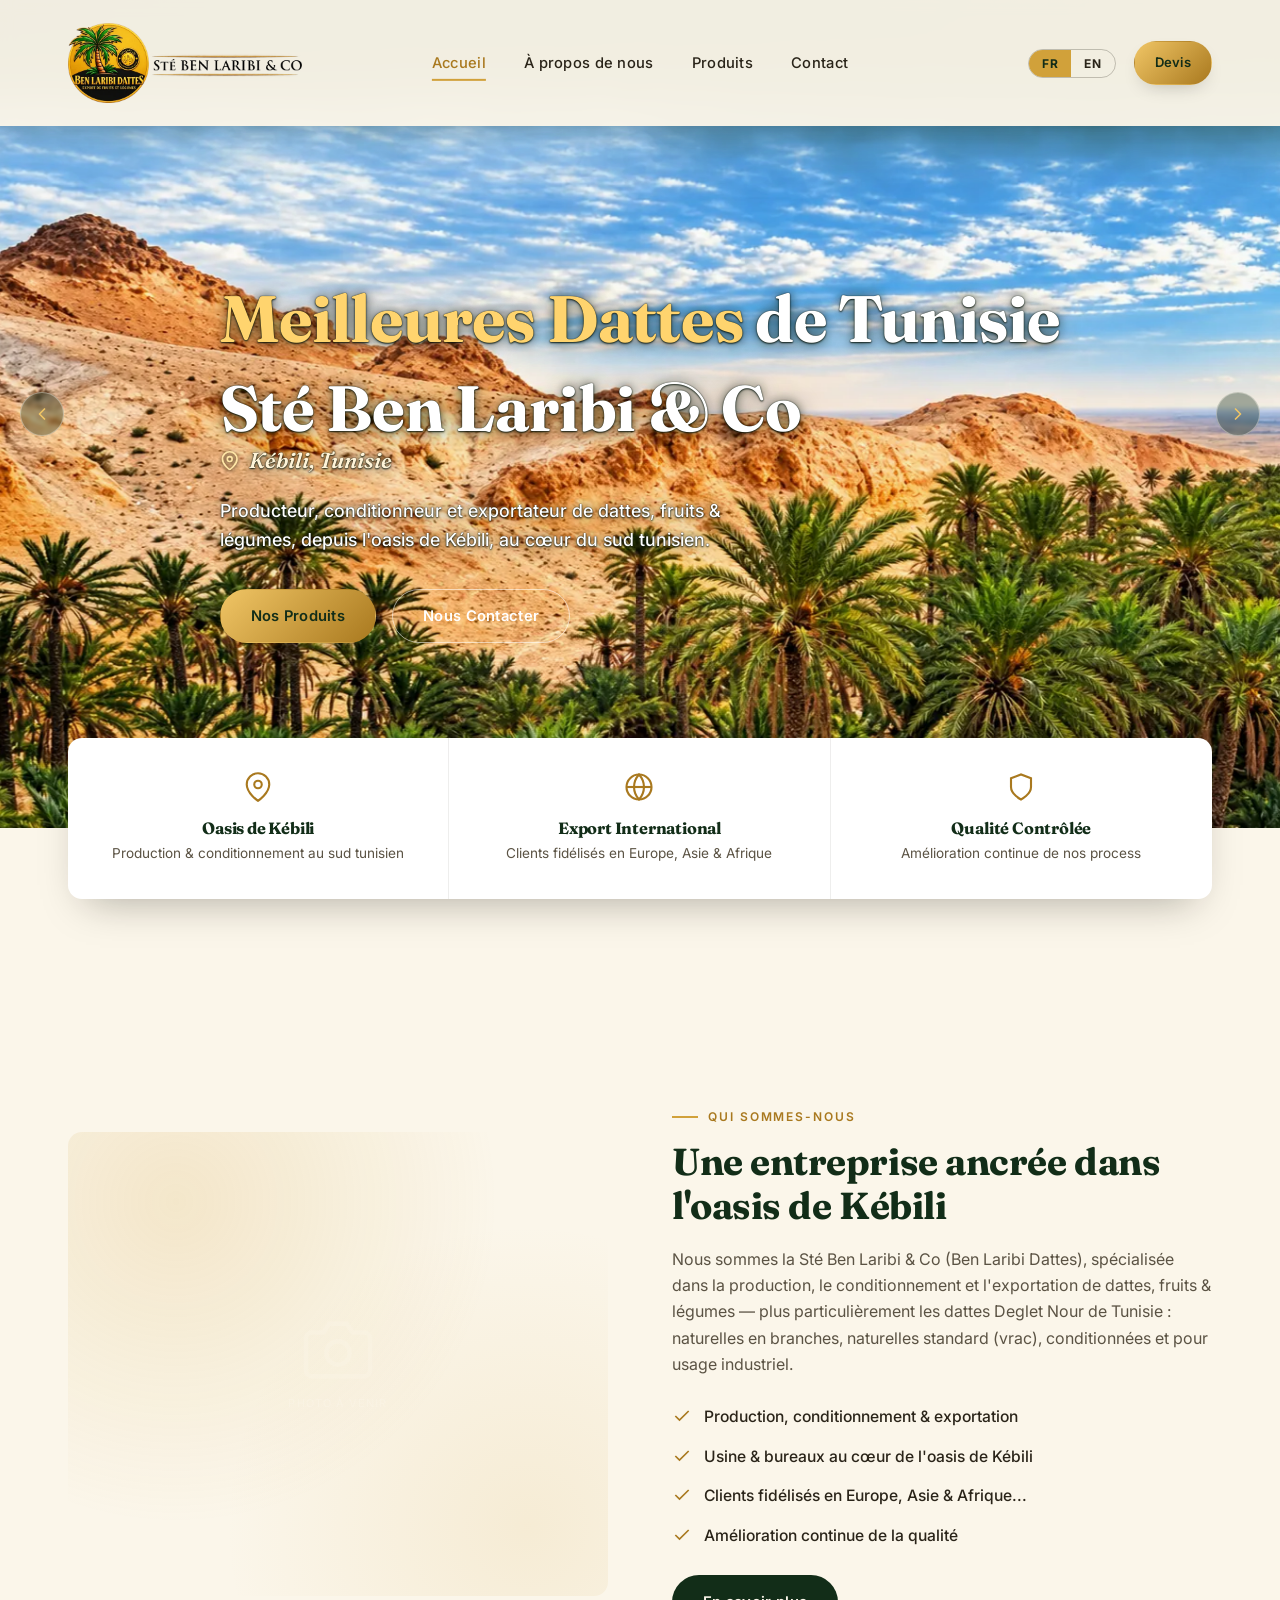
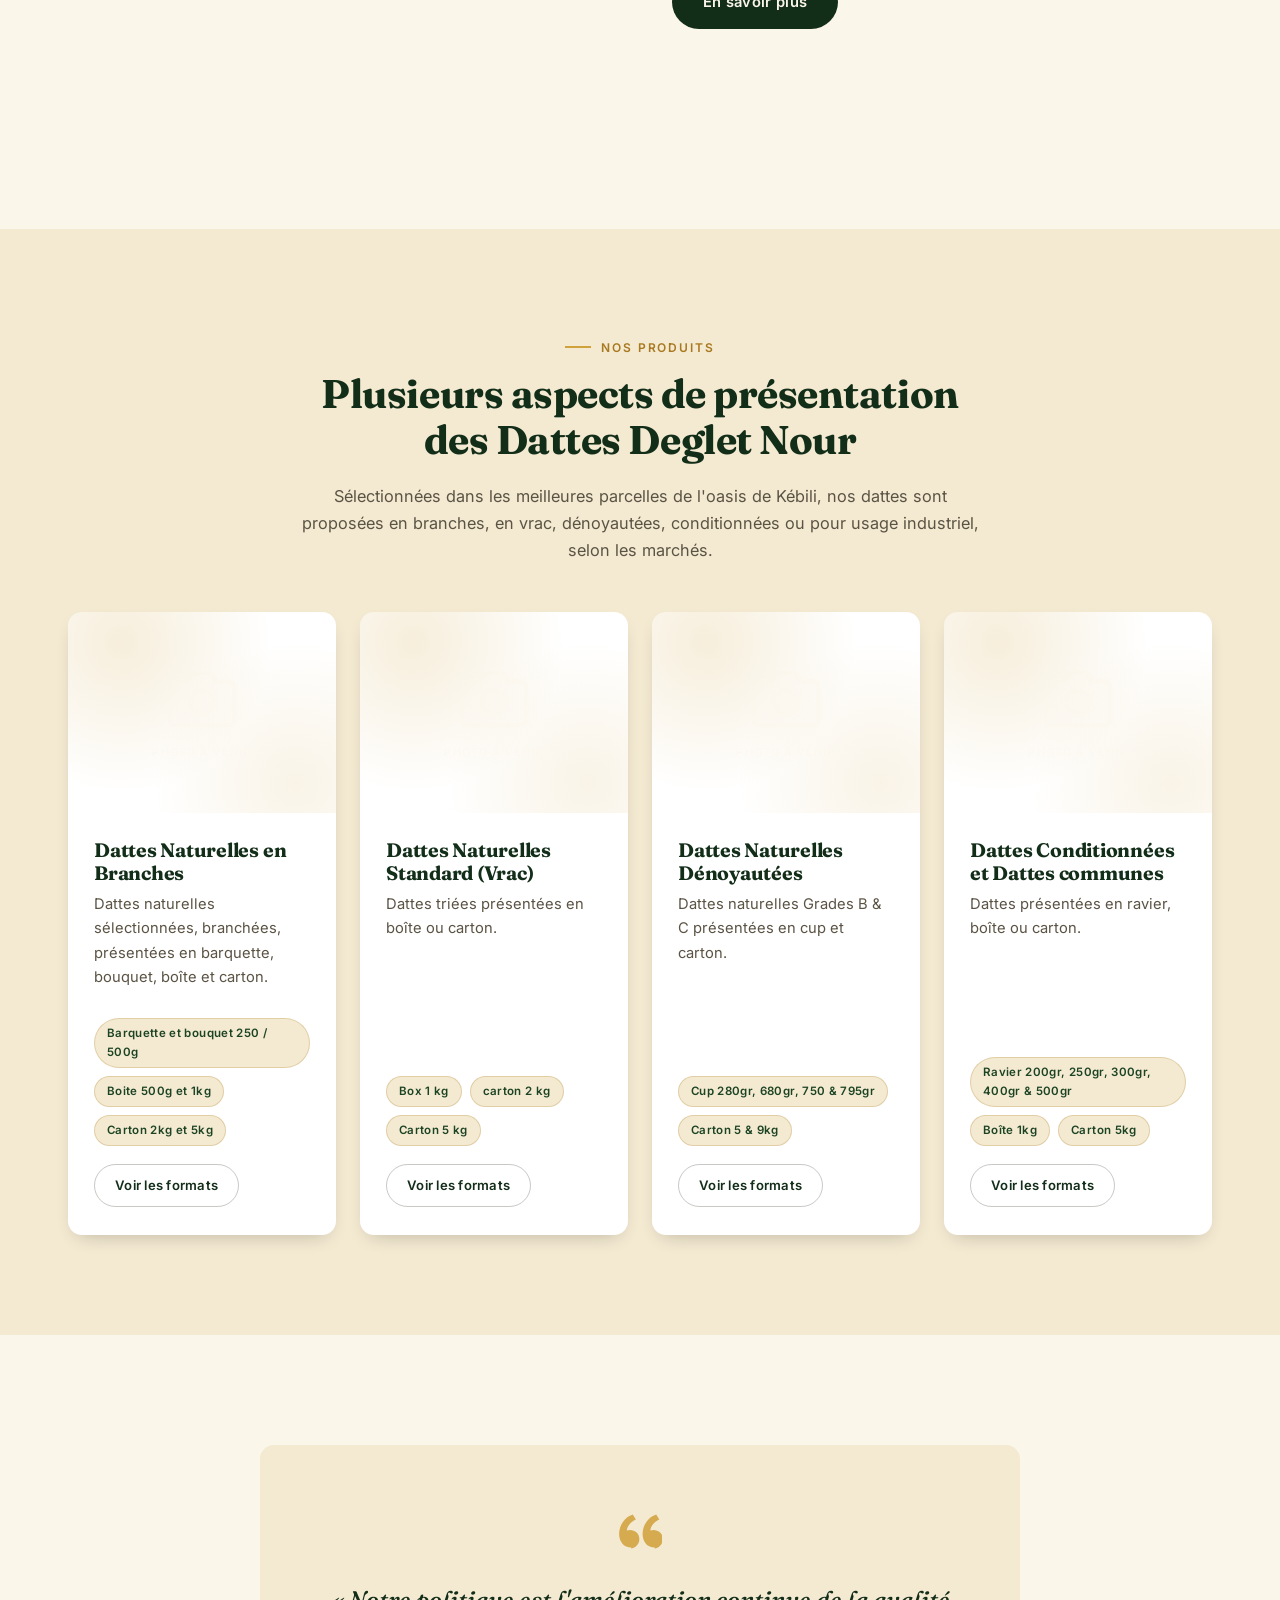
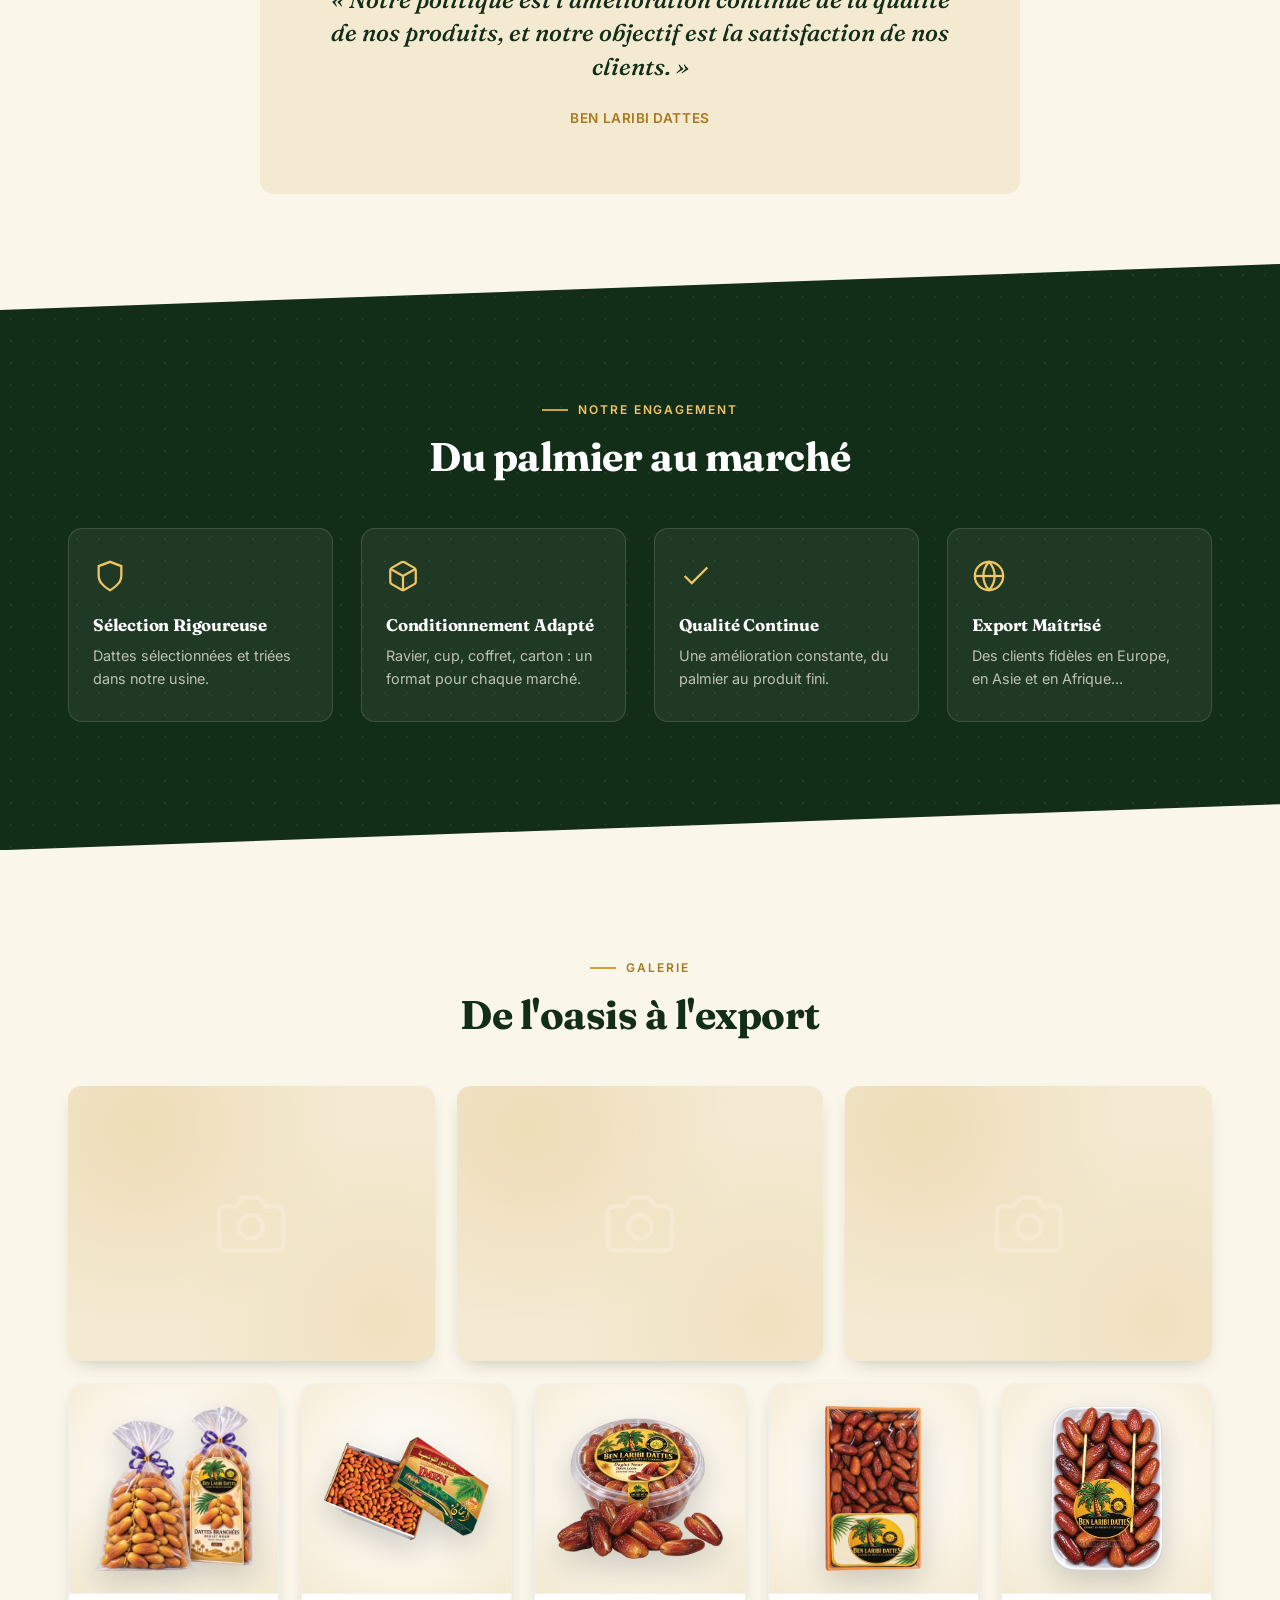
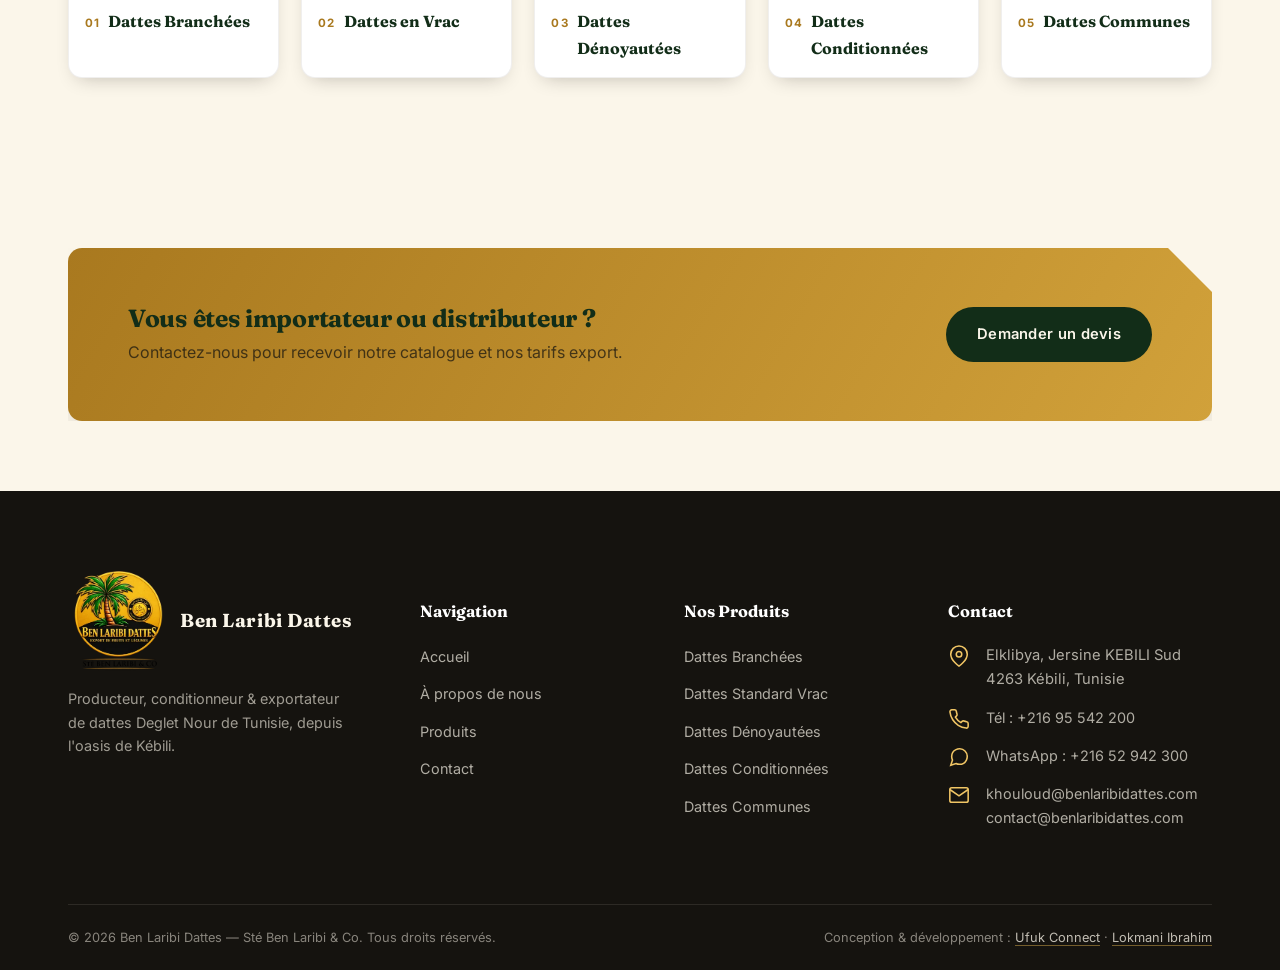
==== commit 0b9ebb2b: "SEO: meta, Open Graph, JSON-LD, sitemap, robots, WebP images, credits Per-page keyword titles and de" ====
--- a/index.html
+++ b/index.html
@@ -3,17 +3,151 @@
 <head>
 <meta charset="UTF-8">
 <meta name="viewport" content="width=device-width, initial-scale=1.0">
-<title>Ben Laribi Dattes — Export de Dattes Deglet Nour de Tunisie</title>
-<meta name="description" content="Sté Ben Laribi & Co — production, conditionnement et exportation de dattes Deglet Nour de Tunisie depuis l'oasis de Kébili.">
-<link rel="icon" type="image/png" href="assets/images/logo.png">
-<link rel="stylesheet" href="assets/css/style.css?v=16">
+<title>Ben Laribi Dattes — Exportateur de Dattes Deglet Nour de Tunisie (Kébili)</title>
+<meta name="description" content="Sté Ben Laribi &amp; Co, producteur, conditionneur et exportateur de dattes Deglet Nour de Tunisie depuis l'oasis de Kébili : dattes branchées, vrac, dénoyautées et conditionnées pour l'export.">
+<meta name="robots" content="index, follow, max-image-preview:large">
+<link rel="canonical" href="https://benlaribidattes.com/">
+<meta name="author" content="Sté Ben Laribi &amp; Co">
+<meta name="designer" content="Ufuk Connect (ufuk.tn) — Lokmani Ibrahim (ibrahim.tn)">
+<meta name="theme-color" content="#122d18">
+<meta name="geo.region" content="TN-73">
+<meta name="geo.placename" content="Kébili">
+<meta property="og:type" content="website">
+<meta property="og:site_name" content="Ben Laribi Dattes">
+<meta property="og:locale" content="fr_FR">
+<meta property="og:locale:alternate" content="en_GB">
+<meta property="og:url" content="https://benlaribidattes.com/">
+<meta property="og:title" content="Ben Laribi Dattes — Exportateur de Dattes Deglet Nour de Tunisie (Kébili)">
+<meta property="og:description" content="Sté Ben Laribi &amp; Co, producteur, conditionneur et exportateur de dattes Deglet Nour de Tunisie depuis l'oasis de Kébili : dattes branchées, vrac, dénoyautées et conditionnées pour l'export.">
+<meta property="og:image" content="https://benlaribidattes.com/assets/images/og-image.jpg">
+<meta property="og:image:width" content="1200">
+<meta property="og:image:height" content="630">
+<meta property="og:image:alt" content="Palmeraie de l'oasis de Kébili, Tunisie — Ben Laribi Dattes">
+<meta name="twitter:card" content="summary_large_image">
+<meta name="twitter:title" content="Ben Laribi Dattes — Exportateur de Dattes Deglet Nour de Tunisie (Kébili)">
+<meta name="twitter:description" content="Sté Ben Laribi &amp; Co, producteur, conditionneur et exportateur de dattes Deglet Nour de Tunisie depuis l'oasis de Kébili : dattes branchées, vrac, dénoyautées et conditionnées pour l'export.">
+<meta name="twitter:image" content="https://benlaribidattes.com/assets/images/og-image.jpg">
+<link rel="author" href="humans.txt">
+<link rel="icon" type="image/png" sizes="48x48" href="assets/images/favicon-48.png">
+<link rel="icon" type="image/png" sizes="192x192" href="assets/images/icon-192.png">
+<link rel="apple-touch-icon" href="assets/images/apple-touch-icon.png">
+<link rel="manifest" href="site.webmanifest">
+<link rel="preconnect" href="https://fonts.googleapis.com">
+<link rel="preconnect" href="https://fonts.gstatic.com" crossorigin>
+<link rel="stylesheet" href="assets/css/style.css?v=17">
+<script type="application/ld+json">
+{
+ "@context": "https://schema.org",
+ "@graph": [
+  {
+   "@type": "Organization",
+   "@id": "https://benlaribidattes.com/#organization",
+   "name": "Sté Ben Laribi & Co",
+   "alternateName": "Ben Laribi Dattes",
+   "url": "https://benlaribidattes.com/",
+   "logo": "https://benlaribidattes.com/assets/images/icon-512.png",
+   "image": "https://benlaribidattes.com/assets/images/og-image.jpg",
+   "description": "Producteur, conditionneur et exportateur de dattes Deglet Nour de Tunisie depuis l'oasis de Kébili.",
+   "foundingDate": "2005",
+   "email": "contact@benlaribidattes.com",
+   "telephone": "+216 95 542 200",
+   "address": {
+    "@type": "PostalAddress",
+    "streetAddress": "Elklibya, Jersine Kébili Sud",
+    "postalCode": "4263",
+    "addressLocality": "Kébili",
+    "addressCountry": "TN"
+   },
+   "areaServed": [
+    "Europe",
+    "Asia",
+    "Africa"
+   ],
+   "knowsAbout": [
+    "Dattes Deglet Nour",
+    "Dattes Aligh",
+    "Dattes Khouat Aligh",
+    "Dattes Kenta",
+    "Export de dattes"
+   ],
+   "contactPoint": [
+    {
+     "@type": "ContactPoint",
+     "contactType": "sales",
+     "telephone": "+216 95 542 200",
+     "email": "contact@benlaribidattes.com",
+     "availableLanguage": [
+      "French",
+      "English",
+      "Arabic"
+     ]
+    },
+    {
+     "@type": "ContactPoint",
+     "contactType": "customer service",
+     "telephone": "+216 52 942 300",
+     "email": "khouloud@benlaribidattes.com",
+     "availableLanguage": [
+      "French",
+      "English",
+      "Arabic"
+     ]
+    }
+   ]
+  },
+  {
+   "@type": "Organization",
+   "@id": "https://ufuk.tn/#organization",
+   "name": "Ufuk Connect",
+   "url": "https://ufuk.tn/",
+   "founder": {
+    "@type": "Person",
+    "@id": "https://ibrahim.tn/#person",
+    "name": "Lokmani Ibrahim",
+    "url": "https://ibrahim.tn/"
+   }
+  },
+  {
+   "@type": "WebSite",
+   "@id": "https://benlaribidattes.com/#website",
+   "url": "https://benlaribidattes.com/",
+   "name": "Ben Laribi Dattes",
+   "inLanguage": [
+    "fr",
+    "en"
+   ],
+   "publisher": {
+    "@id": "https://benlaribidattes.com/#organization"
+   },
+   "creator": {
+    "@id": "https://ufuk.tn/#organization"
+   }
+  },
+  {
+   "@type": "WebPage",
+   "@id": "https://benlaribidattes.com/#webpage",
+   "url": "https://benlaribidattes.com/",
+   "name": "Ben Laribi Dattes — Exportateur de Dattes Deglet Nour de Tunisie (Kébili)",
+   "description": "Sté Ben Laribi & Co, producteur, conditionneur et exportateur de dattes Deglet Nour de Tunisie depuis l'oasis de Kébili : dattes branchées, vrac, dénoyautées et conditionnées pour l'export.",
+   "inLanguage": "fr",
+   "isPartOf": {
+    "@id": "https://benlaribidattes.com/#website"
+   },
+   "about": {
+    "@id": "https://benlaribidattes.com/#organization"
+   },
+   "primaryImageOfPage": "https://benlaribidattes.com/assets/images/og-image.jpg"
+  }
+ ]
+}
+</script>
 </head>
-<body data-title-fr="Ben Laribi Dattes — Export de Dattes Deglet Nour de Tunisie" data-title-en="Ben Laribi Dattes — Export of Tunisian Deglet Nour Dates">
+<body data-title-fr="Ben Laribi Dattes — Exportateur de Dattes Deglet Nour de Tunisie (Kébili)" data-title-en="Ben Laribi Dattes — Export of Tunisian Deglet Nour Dates">
 
 <header class="site-header">
   <div class="container">
     <a href="index.html" class="brand">
-      <img class="brand-logo" src="assets/images/logo-h-web.png" alt="Ben Laribi Dattes — Sté Ben Laribi &amp; Co" width="1200" height="409">
+      <img class="brand-logo" src="assets/images/logo-h-web.webp" alt="Ben Laribi Dattes — Sté Ben Laribi &amp; Co" width="1200" height="409">
     </a>
     <nav class="main-nav">
       <a href="index.html" data-fr-only>Accueil</a><a href="index.html" data-en-only>Home</a>
@@ -36,10 +170,10 @@
   <!-- HERO -->
   <section class="ufuk-connect">
     <div class="ufuk-connect-slider">
-      <div class="ufuk-connect-slide is-active"><img src="assets/images/oasis.png" alt="Oasis de Kébili, Tunisie"></div>
-      <div class="ufuk-connect-slide"><img src="assets/images/oasis5.png" alt="Palmeraie de Kébili"></div>
-      <div class="ufuk-connect-slide"><img src="assets/images/oasis3.png" alt="Régime de dattes sur le palmier, oasis de Kébili"></div>
-      <div class="ufuk-connect-slide"><img src="assets/images/about-1.png" alt="Palmeraie de l'oasis de Kébili"></div>
+      <div class="ufuk-connect-slide is-active"><img fetchpriority="high" src="assets/images/oasis.webp" alt="Oasis de Kébili, Tunisie"></div>
+      <div class="ufuk-connect-slide"><img src="assets/images/oasis5.webp" alt="Palmeraie de Kébili"></div>
+      <div class="ufuk-connect-slide"><img src="assets/images/oasis3.webp" alt="Régime de dattes sur le palmier, oasis de Kébili"></div>
+      <div class="ufuk-connect-slide"><img src="assets/images/about-1.webp" alt="Palmeraie de l'oasis de Kébili"></div>
     </div>
     <button type="button" class="ufuk-connect-arrow ufuk-connect-arrow-prev" aria-label="Image précédente">
       <svg viewBox="0 0 24 24" fill="none" stroke="currentColor" stroke-width="2" stroke-linecap="round" stroke-linejoin="round"><polyline points="15 18 9 12 15 6"/></svg>
@@ -100,7 +234,7 @@
       <div class="split reveal">
         <div class="split-media">
           <div class="media" style="--ar:5/4.3">
-            <img src="assets/images/product-conditionnees.png" alt="Dattes Deglet Nour naturelles Ben Laribi Dattes">
+            <img loading="lazy" decoding="async" src="assets/images/product-conditionnees.webp" alt="Dattes Deglet Nour naturelles Ben Laribi Dattes">
             <div class="ph">
               <svg viewBox="0 0 24 24" fill="none" stroke="currentColor" stroke-width="1.5"><path d="M23 19a2 2 0 0 1-2 2H3a2 2 0 0 1-2-2V8a2 2 0 0 1 2-2h4l2-3h6l2 3h4a2 2 0 0 1 2 2z"/><circle cx="12" cy="13" r="4"/></svg>
               <small data-fr-only>Photo à venir</small><small data-en-only>Photo coming soon</small>
@@ -138,7 +272,7 @@
       <div class="products-grid">
         <article class="product-card reveal">
           <div class="media">
-            <img src="assets/images/product-conditionnees.png" alt="Datte Deglet Nour naturelle en vrac">
+            <img loading="lazy" decoding="async" src="assets/images/product-conditionnees.webp" alt="Dattes Deglet Nour naturelles en branches de Tunisie">
             <div class="ph"><svg viewBox="0 0 24 24" fill="none" stroke="currentColor" stroke-width="1.5"><path d="M23 19a2 2 0 0 1-2 2H3a2 2 0 0 1-2-2V8a2 2 0 0 1 2-2h4l2-3h6l2 3h4a2 2 0 0 1 2 2z"/><circle cx="12" cy="13" r="4"/></svg><small data-fr-only>Photo à venir</small><small data-en-only>Photo coming soon</small></div>
           </div>
           <div class="product-card-body">
@@ -151,7 +285,7 @@
         </article>
         <article class="product-card reveal">
           <div class="media">
-            <img src="assets/images/product-vrac.png" alt="Datte Deglet Nour conditionnée">
+            <img loading="lazy" decoding="async" src="assets/images/product-vrac.webp" alt="Dattes Deglet Nour naturelles standard en vrac">
             <div class="ph"><svg viewBox="0 0 24 24" fill="none" stroke="currentColor" stroke-width="1.5"><path d="M23 19a2 2 0 0 1-2 2H3a2 2 0 0 1-2-2V8a2 2 0 0 1 2-2h4l2-3h6l2 3h4a2 2 0 0 1 2 2z"/><circle cx="12" cy="13" r="4"/></svg><small data-fr-only>Photo à venir</small><small data-en-only>Photo coming soon</small></div>
           </div>
           <div class="product-card-body">
@@ -164,7 +298,7 @@
         </article>
         <article class="product-card reveal">
           <div class="media">
-            <img src="assets/images/product-branchees.png" alt="Datte Deglet Nour naturelle en branches">
+            <img loading="lazy" decoding="async" src="assets/images/product-branchees.webp" alt="Dattes Deglet Nour naturelles dénoyautées">
             <div class="ph"><svg viewBox="0 0 24 24" fill="none" stroke="currentColor" stroke-width="1.5"><path d="M23 19a2 2 0 0 1-2 2H3a2 2 0 0 1-2-2V8a2 2 0 0 1 2-2h4l2-3h6l2 3h4a2 2 0 0 1 2 2z"/><circle cx="12" cy="13" r="4"/></svg><small data-fr-only>Photo à venir</small><small data-en-only>Photo coming soon</small></div>
           </div>
           <div class="product-card-body">
@@ -177,7 +311,7 @@
         </article>
         <article class="product-card reveal">
           <div class="media">
-            <img src="assets/images/Dattes-Conditionnees.png" alt="Datte Deglet Nour conditionnée">
+            <img loading="lazy" decoding="async" src="assets/images/Dattes-Conditionnees.webp" alt="Dattes Deglet Nour conditionnées et dattes communes">
             <div class="ph"><svg viewBox="0 0 24 24" fill="none" stroke="currentColor" stroke-width="1.5"><path d="M23 19a2 2 0 0 1-2 2H3a2 2 0 0 1-2-2V8a2 2 0 0 1 2-2h4l2-3h6l2 3h4a2 2 0 0 1 2 2z"/><circle cx="12" cy="13" r="4"/></svg><small data-fr-only>Photo à venir</small><small data-en-only>Photo coming soon</small></div>
           </div>
           <div class="product-card-body">
@@ -254,37 +388,37 @@
       </div>
       <div class="gallery-grid">
         <figure class="gallery-item reveal">
-          <div class="media"><img src="assets/images/oasis3.jpg" alt="Oasis de Kébili"><div class="ph"><svg viewBox="0 0 24 24" fill="none" stroke="currentColor" stroke-width="1.5"><path d="M23 19a2 2 0 0 1-2 2H3a2 2 0 0 1-2-2V8a2 2 0 0 1 2-2h4l2-3h6l2 3h4a2 2 0 0 1 2 2z"/><circle cx="12" cy="13" r="4"/></svg></div></div>
+          <div class="media"><img loading="lazy" decoding="async" src="assets/images/oasis3-gallery.webp" alt="Oasis de Kébili"><div class="ph"><svg viewBox="0 0 24 24" fill="none" stroke="currentColor" stroke-width="1.5"><path d="M23 19a2 2 0 0 1-2 2H3a2 2 0 0 1-2-2V8a2 2 0 0 1 2-2h4l2-3h6l2 3h4a2 2 0 0 1 2 2z"/><circle cx="12" cy="13" r="4"/></svg></div></div>
           <figcaption><span data-fr-only>L'oasis de Kébili</span><span data-en-only>The Kébili oasis</span></figcaption>
         </figure>
         <figure class="gallery-item reveal">
-          <div class="media"><img src="assets/images/product-conditionnees.png" alt="Dattes conditionnées Ben Laribi Dattes"><div class="ph"><svg viewBox="0 0 24 24" fill="none" stroke="currentColor" stroke-width="1.5"><path d="M23 19a2 2 0 0 1-2 2H3a2 2 0 0 1-2-2V8a2 2 0 0 1 2-2h4l2-3h6l2 3h4a2 2 0 0 1 2 2z"/><circle cx="12" cy="13" r="4"/></svg></div></div>
+          <div class="media"><img loading="lazy" decoding="async" src="assets/images/product-conditionnees.webp" alt="Dattes conditionnées Ben Laribi Dattes"><div class="ph"><svg viewBox="0 0 24 24" fill="none" stroke="currentColor" stroke-width="1.5"><path d="M23 19a2 2 0 0 1-2 2H3a2 2 0 0 1-2-2V8a2 2 0 0 1 2-2h4l2-3h6l2 3h4a2 2 0 0 1 2 2z"/><circle cx="12" cy="13" r="4"/></svg></div></div>
           <figcaption><span data-fr-only>Dattes conditionnées</span><span data-en-only>Packed dates</span></figcaption>
         </figure>
         <figure class="gallery-item gallery-item--small reveal">
-          <div class="media"><img src="assets/images/product-vrac.png" alt="Coupelle de dattes Deglet Nour de Tunisie"><div class="ph"><svg viewBox="0 0 24 24" fill="none" stroke="currentColor" stroke-width="1.5"><path d="M23 19a2 2 0 0 1-2 2H3a2 2 0 0 1-2-2V8a2 2 0 0 1 2-2h4l2-3h6l2 3h4a2 2 0 0 1 2 2z"/><circle cx="12" cy="13" r="4"/></svg></div></div>
+          <div class="media"><img loading="lazy" decoding="async" src="assets/images/product-vrac.webp" alt="Coupelle de dattes Deglet Nour de Tunisie"><div class="ph"><svg viewBox="0 0 24 24" fill="none" stroke="currentColor" stroke-width="1.5"><path d="M23 19a2 2 0 0 1-2 2H3a2 2 0 0 1-2-2V8a2 2 0 0 1 2-2h4l2-3h6l2 3h4a2 2 0 0 1 2 2z"/><circle cx="12" cy="13" r="4"/></svg></div></div>
           <figcaption><span data-fr-only>Dattes en Vrac</span><span data-en-only>Loose Dates</span></figcaption>
         </figure>
       </div>
       <div class="gallery-products">
         <a class="gallery-product reveal" href="produits.html#branchees">
-          <span class="gallery-product-media"><img src="assets/images/products/web/bouquet-500gr.png" alt="Bouquet de dattes Deglet Nour branchées" loading="lazy"></span>
+          <span class="gallery-product-media"><img src="assets/images/products/web/bouquet-500gr.webp" alt="Bouquet de dattes Deglet Nour branchées" loading="lazy"></span>
           <span class="gallery-product-name"><span class="gallery-product-num">01</span><span data-fr-only>Dattes Branchées</span><span data-en-only>Dates on the Branch</span></span>
         </a>
         <a class="gallery-product reveal" href="produits.html#vrac">
-          <span class="gallery-product-media"><img src="assets/images/products/web/deglet-nour-dates-loose-naturel-vrac-1kg-5kg.png" alt="Dattes Deglet Nour naturelles en vrac" loading="lazy"></span>
+          <span class="gallery-product-media"><img src="assets/images/products/web/deglet-nour-dates-loose-naturel-vrac-1kg-5kg.webp" alt="Dattes Deglet Nour naturelles en vrac" loading="lazy"></span>
           <span class="gallery-product-name"><span class="gallery-product-num">02</span><span data-fr-only>Dattes en Vrac</span><span data-en-only>Loose Dates</span></span>
         </a>
         <a class="gallery-product reveal" href="produits.html#denoyautees">
-          <span class="gallery-product-media"><img src="assets/images/products/web/cup-284gr-750gr-795gr-800gr.png" alt="Cup de dattes naturelles dénoyautées" loading="lazy"></span>
+          <span class="gallery-product-media"><img src="assets/images/products/web/cup-284gr-750gr-795gr-800gr.webp" alt="Cup de dattes naturelles dénoyautées" loading="lazy"></span>
           <span class="gallery-product-name"><span class="gallery-product-num">03</span><span data-fr-only>Dattes Dénoyautées</span><span data-en-only>Pitted Dates</span></span>
         </a>
         <a class="gallery-product reveal" href="produits.html#conditionnees">
-          <span class="gallery-product-media"><img src="assets/images/products/web/boite-1kg.png" alt="Boîte 1 kg de dattes Deglet Nour conditionnées" loading="lazy"></span>
+          <span class="gallery-product-media"><img src="assets/images/products/web/boite-1kg.webp" alt="Boîte 1 kg de dattes Deglet Nour conditionnées" loading="lazy"></span>
           <span class="gallery-product-name"><span class="gallery-product-num">04</span><span data-fr-only>Dattes Conditionnées</span><span data-en-only>Processed Dates</span></span>
         </a>
         <a class="gallery-product reveal" href="produits.html#communes">
-          <span class="gallery-product-media"><img src="assets/images/products/web/ravier-500gr-aligh.png" alt="Ravier de dattes Aligh" loading="lazy"></span>
+          <span class="gallery-product-media"><img src="assets/images/products/web/ravier-500gr-aligh.webp" alt="Ravier de dattes Aligh" loading="lazy"></span>
           <span class="gallery-product-name"><span class="gallery-product-num">05</span><span data-fr-only>Dattes Communes</span><span data-en-only>Common Dates</span></span>
         </a>
       </div>
@@ -313,7 +447,7 @@
       <div class="footer-brand">
         <a href="index.html" class="brand" style="margin-bottom:16px;display:inline-flex">
           <span class="brand-mark">
-            <img src="assets/images/logo.png" alt="Ben Laribi Dattes">
+            <img loading="lazy" decoding="async" src="assets/images/logo-240.webp" alt="Ben Laribi Dattes">
           </span>
           <span class="brand-word"><b>Ben Laribi Dattes</b></span>
         </a>
@@ -362,7 +496,7 @@
     </div>
     <div class="footer-bottom">
       <span>&copy; <span data-year></span> Ben Laribi Dattes — Sté Ben Laribi &amp; Co. <span data-fr-only>Tous droits réservés.</span><span data-en-only>All rights reserved.</span></span>
-      <span data-fr-only>Kébili, Tunisie</span><span data-en-only>Kébili, Tunisia</span>
+      <span class="footer-credit"><span data-fr-only>Conception &amp; développement :</span><span data-en-only>Design &amp; development:</span> <a href="https://ufuk.tn/" target="_blank" rel="noopener" title="Ufuk Connect — agence web en Tunisie">Ufuk Connect</a> · <a href="https://ibrahim.tn/" target="_blank" rel="noopener author" title="Lokmani Ibrahim — développeur web">Lokmani Ibrahim</a></span>
     </div>
   </div>
 </footer>
--- a/assets/css/style.css
+++ b/assets/css/style.css
@@ -575,6 +575,8 @@
 .footer-col .contact-line svg{color:var(--gold-light);}
 .footer-col .contact-line p,.footer-col .contact-line a{color:rgba(251,246,234,.68);}
 .footer-bottom{display:flex;justify-content:space-between;align-items:center;padding:22px 0;font-size:.8rem;color:rgba(251,246,234,.5);flex-wrap:wrap;gap:10px;}
+.footer-credit a{color:rgba(251,246,234,.75);text-decoration:underline;text-underline-offset:3px;text-decoration-color:rgba(214,170,74,.5);}
+.footer-credit a:hover{color:var(--gold-light);}
 @media (max-width:920px){.footer-grid{grid-template-columns:1fr 1fr;}}
 @media (max-width:560px){.footer-grid{grid-template-columns:1fr;}}
 
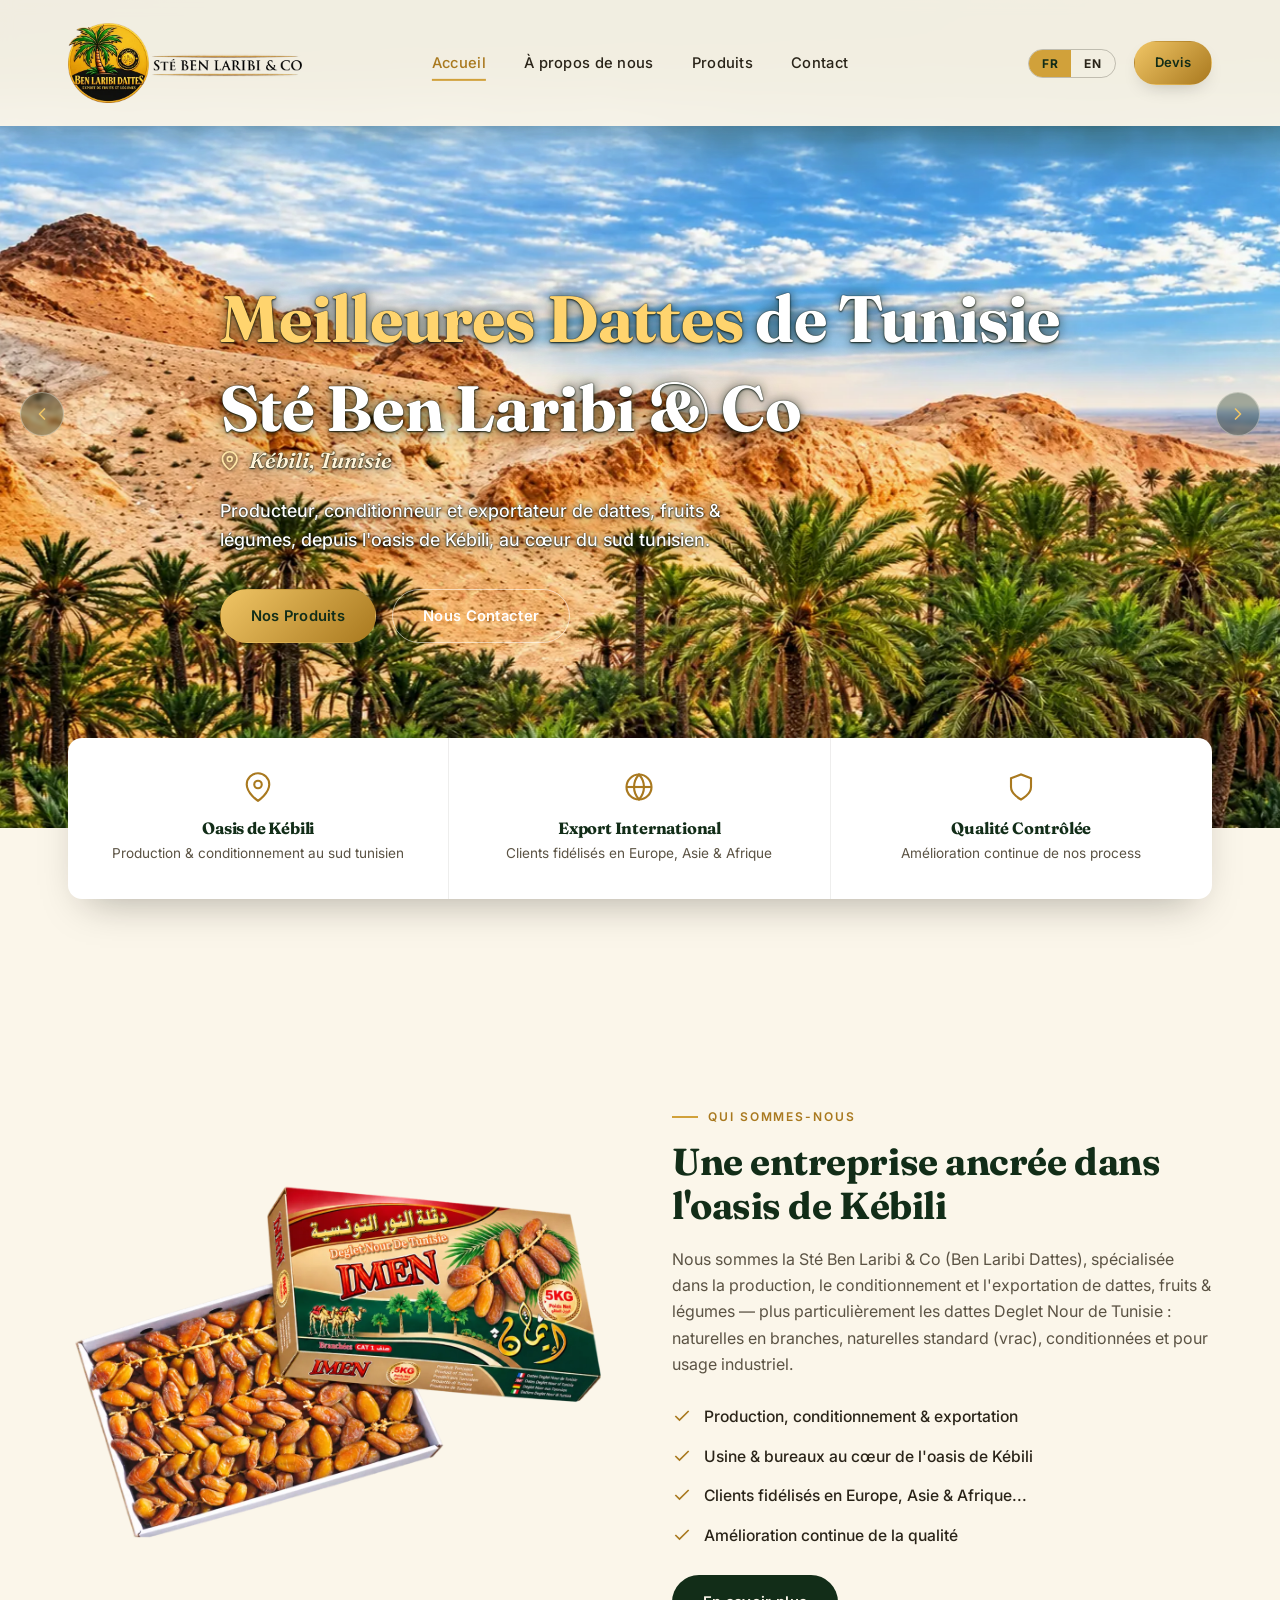
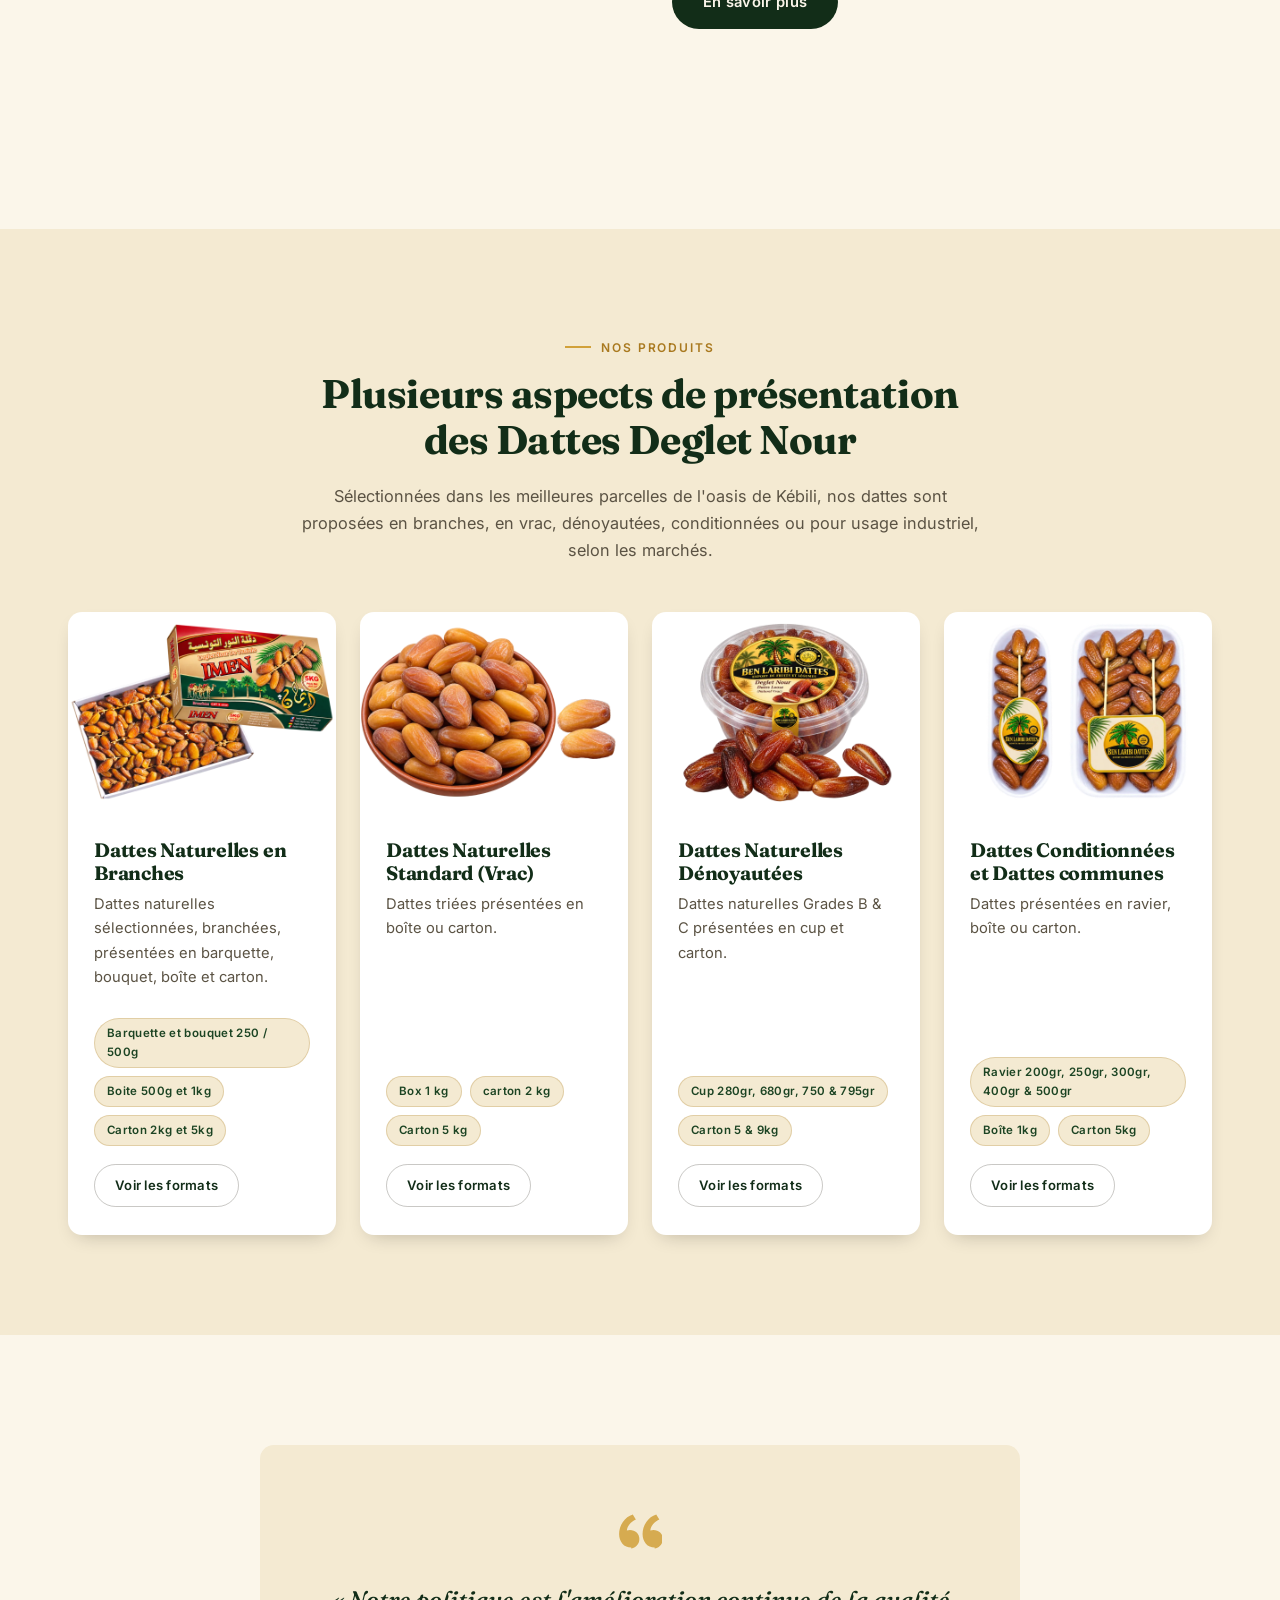
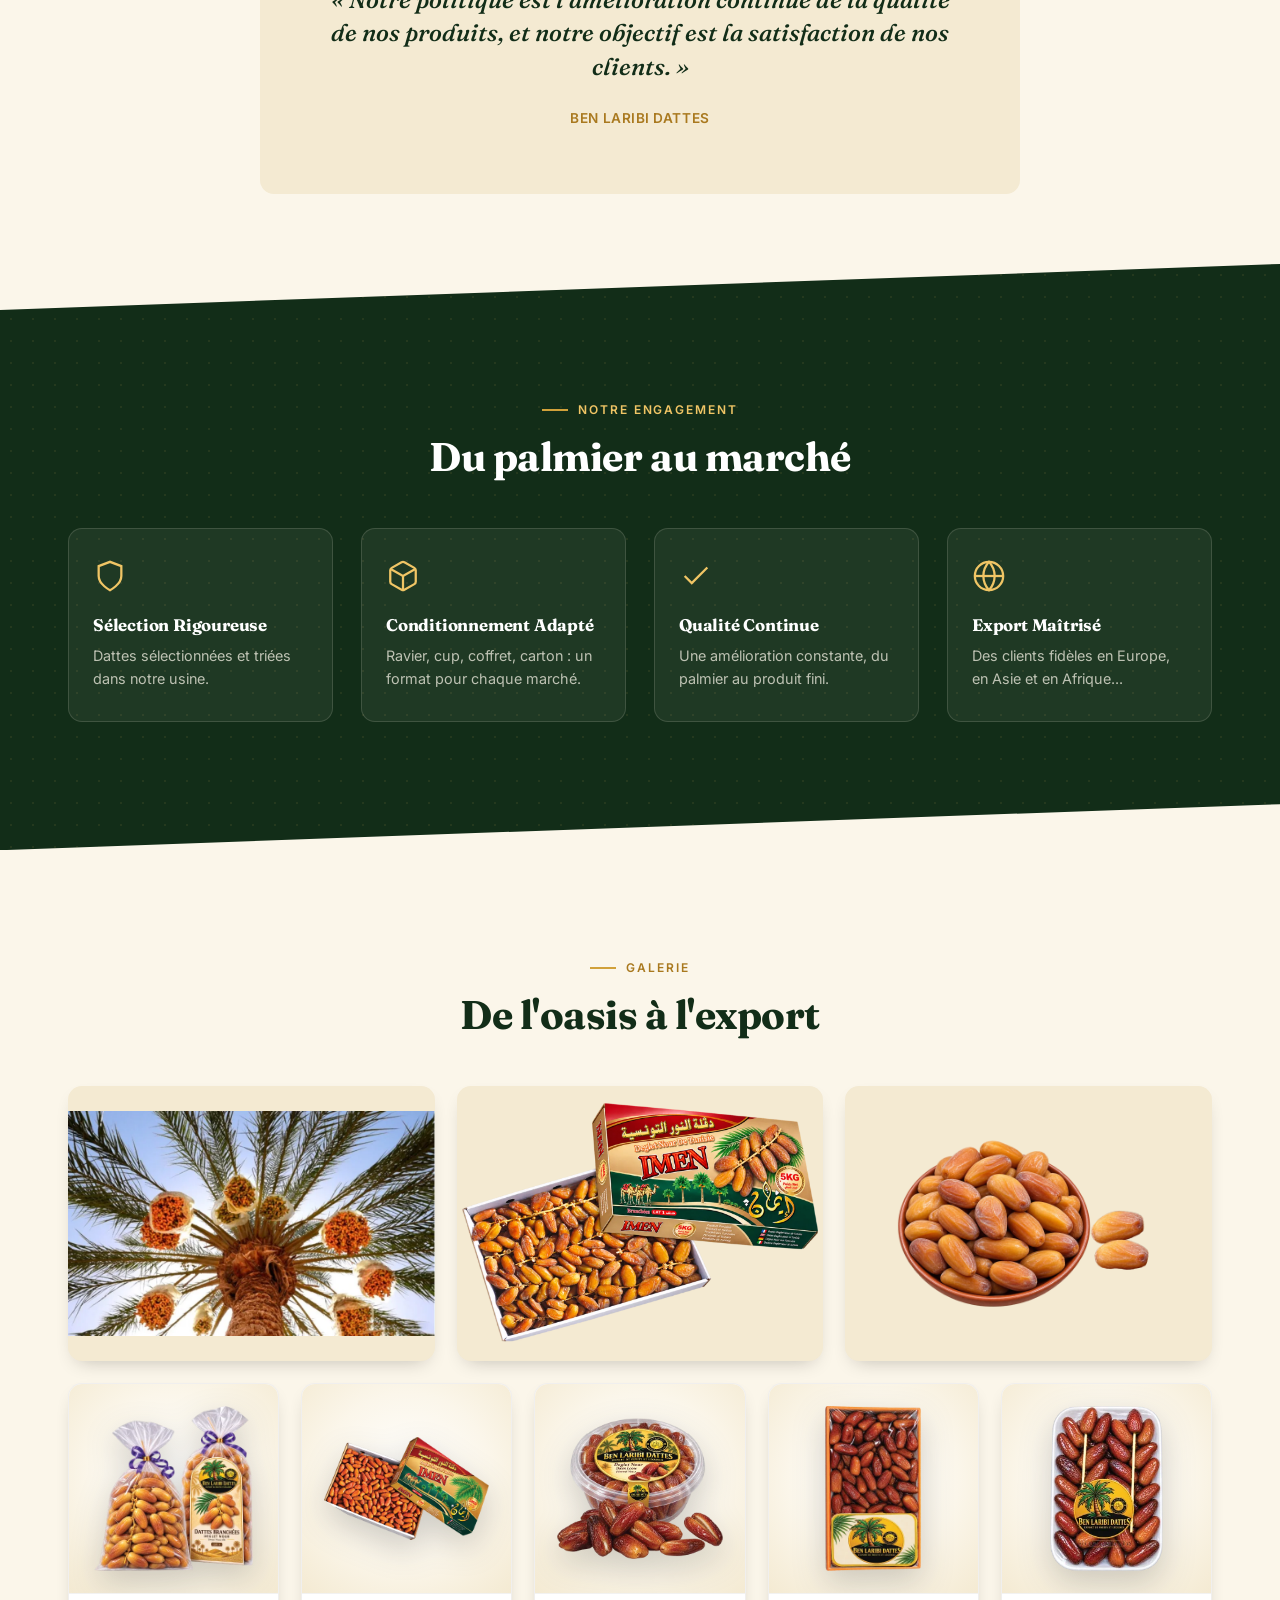
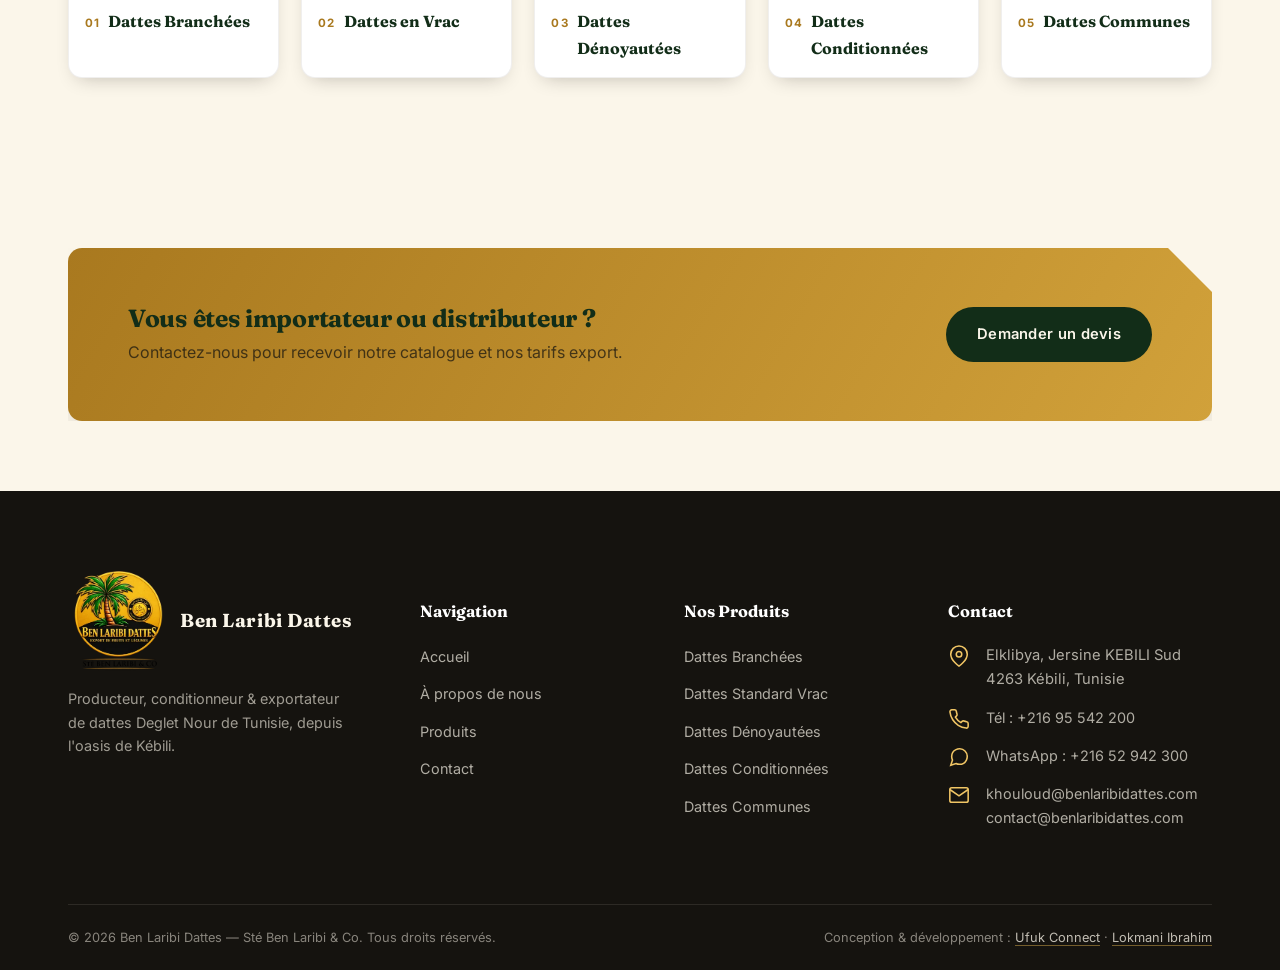
==== commit 41702a6d: "Fix images not showing; responsive hero images Images were hidden with display:none until loaded, so" ====
--- a/index.html
+++ b/index.html
@@ -3,7 +3,7 @@
 <head>
 <meta charset="UTF-8">
 <meta name="viewport" content="width=device-width, initial-scale=1.0">
-<title>Ben Laribi Dattes — Exportateur de Dattes Deglet Nour de Tunisie (Kébili)</title>
+<title>Ben Laribi Dattes | Dattes de Tunisie Deglet Nour, Export</title>
 <meta name="description" content="Sté Ben Laribi &amp; Co, producteur, conditionneur et exportateur de dattes Deglet Nour de Tunisie depuis l'oasis de Kébili : dattes branchées, vrac, dénoyautées et conditionnées pour l'export.">
 <meta name="robots" content="index, follow, max-image-preview:large">
 <link rel="canonical" href="https://benlaribidattes.com/">
@@ -17,24 +17,25 @@
 <meta property="og:locale" content="fr_FR">
 <meta property="og:locale:alternate" content="en_GB">
 <meta property="og:url" content="https://benlaribidattes.com/">
-<meta property="og:title" content="Ben Laribi Dattes — Exportateur de Dattes Deglet Nour de Tunisie (Kébili)">
+<meta property="og:title" content="Ben Laribi Dattes | Dattes de Tunisie Deglet Nour, Export">
 <meta property="og:description" content="Sté Ben Laribi &amp; Co, producteur, conditionneur et exportateur de dattes Deglet Nour de Tunisie depuis l'oasis de Kébili : dattes branchées, vrac, dénoyautées et conditionnées pour l'export.">
 <meta property="og:image" content="https://benlaribidattes.com/assets/images/og-image.jpg">
 <meta property="og:image:width" content="1200">
 <meta property="og:image:height" content="630">
 <meta property="og:image:alt" content="Palmeraie de l'oasis de Kébili, Tunisie — Ben Laribi Dattes">
 <meta name="twitter:card" content="summary_large_image">
-<meta name="twitter:title" content="Ben Laribi Dattes — Exportateur de Dattes Deglet Nour de Tunisie (Kébili)">
+<meta name="twitter:title" content="Ben Laribi Dattes | Dattes de Tunisie Deglet Nour, Export">
 <meta name="twitter:description" content="Sté Ben Laribi &amp; Co, producteur, conditionneur et exportateur de dattes Deglet Nour de Tunisie depuis l'oasis de Kébili : dattes branchées, vrac, dénoyautées et conditionnées pour l'export.">
 <meta name="twitter:image" content="https://benlaribidattes.com/assets/images/og-image.jpg">
 <link rel="author" href="humans.txt">
 <link rel="icon" type="image/png" sizes="48x48" href="assets/images/favicon-48.png">
 <link rel="icon" type="image/png" sizes="192x192" href="assets/images/icon-192.png">
 <link rel="apple-touch-icon" href="assets/images/apple-touch-icon.png">
+<link rel="preload" as="image" href="assets/images/oasis.webp" imagesrcset="assets/images/oasis-960.webp 960w, assets/images/oasis.webp 1586w" imagesizes="100vw" fetchpriority="high">
 <link rel="manifest" href="site.webmanifest">
 <link rel="preconnect" href="https://fonts.googleapis.com">
 <link rel="preconnect" href="https://fonts.gstatic.com" crossorigin>
-<link rel="stylesheet" href="assets/css/style.css?v=17">
+<link rel="stylesheet" href="assets/css/style.css?v=18">
 <script type="application/ld+json">
 {
  "@context": "https://schema.org",
@@ -43,7 +44,13 @@
    "@type": "Organization",
    "@id": "https://benlaribidattes.com/#organization",
    "name": "Sté Ben Laribi & Co",
-   "alternateName": "Ben Laribi Dattes",
+   "alternateName": [
+    "Ben Laribi Dattes",
+    "Ben Laribi & Co",
+    "Ben Laribi",
+    "Sté Ben Laribi",
+    "Dattes Ben Laribi"
+   ],
    "url": "https://benlaribidattes.com/",
    "logo": "https://benlaribidattes.com/assets/images/icon-512.png",
    "image": "https://benlaribidattes.com/assets/images/og-image.jpg",
@@ -93,7 +100,98 @@
       "Arabic"
      ]
     }
-   ]
+   ],
+   "slogan": "Meilleures Dattes de Tunisie",
+   "hasOfferCatalog": {
+    "@type": "OfferCatalog",
+    "name": "Dattes de Tunisie — Ben Laribi Dattes",
+    "itemListElement": [
+     {
+      "@type": "Offer",
+      "itemOffered": {
+       "@type": "Product",
+       "name": "Dattes Deglet Nour Naturelles Branchées",
+       "brand": {
+        "@type": "Brand",
+        "name": "Ben Laribi Dattes"
+       },
+       "countryOfOrigin": "TN"
+      }
+     },
+     {
+      "@type": "Offer",
+      "itemOffered": {
+       "@type": "Product",
+       "name": "Dattes Deglet Nour Naturelles en Vrac",
+       "brand": {
+        "@type": "Brand",
+        "name": "Ben Laribi Dattes"
+       },
+       "countryOfOrigin": "TN"
+      }
+     },
+     {
+      "@type": "Offer",
+      "itemOffered": {
+       "@type": "Product",
+       "name": "Dattes Deglet Nour Naturelles Dénoyautées",
+       "brand": {
+        "@type": "Brand",
+        "name": "Ben Laribi Dattes"
+       },
+       "countryOfOrigin": "TN"
+      }
+     },
+     {
+      "@type": "Offer",
+      "itemOffered": {
+       "@type": "Product",
+       "name": "Dattes Deglet Nour Conditionnées",
+       "brand": {
+        "@type": "Brand",
+        "name": "Ben Laribi Dattes"
+       },
+       "countryOfOrigin": "TN"
+      }
+     },
+     {
+      "@type": "Offer",
+      "itemOffered": {
+       "@type": "Product",
+       "name": "Dattes Aligh",
+       "brand": {
+        "@type": "Brand",
+        "name": "Ben Laribi Dattes"
+       },
+       "countryOfOrigin": "TN"
+      }
+     },
+     {
+      "@type": "Offer",
+      "itemOffered": {
+       "@type": "Product",
+       "name": "Dattes Khouat Aligh",
+       "brand": {
+        "@type": "Brand",
+        "name": "Ben Laribi Dattes"
+       },
+       "countryOfOrigin": "TN"
+      }
+     },
+     {
+      "@type": "Offer",
+      "itemOffered": {
+       "@type": "Product",
+       "name": "Dattes Kenta",
+       "brand": {
+        "@type": "Brand",
+        "name": "Ben Laribi Dattes"
+       },
+       "countryOfOrigin": "TN"
+      }
+     }
+    ]
+   }
   },
   {
    "@type": "Organization",
@@ -127,7 +225,7 @@
    "@type": "WebPage",
    "@id": "https://benlaribidattes.com/#webpage",
    "url": "https://benlaribidattes.com/",
-   "name": "Ben Laribi Dattes — Exportateur de Dattes Deglet Nour de Tunisie (Kébili)",
+   "name": "Ben Laribi Dattes | Dattes de Tunisie Deglet Nour, Export",
    "description": "Sté Ben Laribi & Co, producteur, conditionneur et exportateur de dattes Deglet Nour de Tunisie depuis l'oasis de Kébili : dattes branchées, vrac, dénoyautées et conditionnées pour l'export.",
    "inLanguage": "fr",
    "isPartOf": {
@@ -142,7 +240,7 @@
 }
 </script>
 </head>
-<body data-title-fr="Ben Laribi Dattes — Exportateur de Dattes Deglet Nour de Tunisie (Kébili)" data-title-en="Ben Laribi Dattes — Export of Tunisian Deglet Nour Dates">
+<body data-title-fr="Ben Laribi Dattes | Dattes de Tunisie Deglet Nour, Export" data-title-en="Ben Laribi Dattes — Export of Tunisian Deglet Nour Dates">
 
 <header class="site-header">
   <div class="container">
@@ -170,10 +268,10 @@
   <!-- HERO -->
   <section class="ufuk-connect">
     <div class="ufuk-connect-slider">
-      <div class="ufuk-connect-slide is-active"><img fetchpriority="high" src="assets/images/oasis.webp" alt="Oasis de Kébili, Tunisie"></div>
-      <div class="ufuk-connect-slide"><img src="assets/images/oasis5.webp" alt="Palmeraie de Kébili"></div>
-      <div class="ufuk-connect-slide"><img src="assets/images/oasis3.webp" alt="Régime de dattes sur le palmier, oasis de Kébili"></div>
-      <div class="ufuk-connect-slide"><img src="assets/images/about-1.webp" alt="Palmeraie de l'oasis de Kébili"></div>
+      <div class="ufuk-connect-slide is-active"><img fetchpriority="high" src="assets/images/oasis.webp" srcset="assets/images/oasis-960.webp 960w, assets/images/oasis.webp 1586w" sizes="100vw" alt="Oasis de Kébili, Tunisie"></div>
+      <div class="ufuk-connect-slide"><img src="assets/images/oasis5.webp" srcset="assets/images/oasis5-960.webp 960w, assets/images/oasis5.webp 1492w" sizes="100vw" alt="Palmeraie de Kébili"></div>
+      <div class="ufuk-connect-slide"><img src="assets/images/oasis3.webp" srcset="assets/images/oasis3-960.webp 960w, assets/images/oasis3.webp 1920w" sizes="100vw" alt="Régime de dattes sur le palmier, oasis de Kébili"></div>
+      <div class="ufuk-connect-slide"><img src="assets/images/about-1.webp" srcset="assets/images/about-1-960.webp 960w, assets/images/about-1.webp 1536w" sizes="100vw" alt="Palmeraie de l'oasis de Kébili"></div>
     </div>
     <button type="button" class="ufuk-connect-arrow ufuk-connect-arrow-prev" aria-label="Image précédente">
       <svg viewBox="0 0 24 24" fill="none" stroke="currentColor" stroke-width="2" stroke-linecap="round" stroke-linejoin="round"><polyline points="15 18 9 12 15 6"/></svg>
@@ -503,6 +601,6 @@
 
 <button class="to-top" aria-label="Top"><svg viewBox="0 0 24 24" fill="none" stroke="currentColor" stroke-width="2"><line x1="12" y1="19" x2="12" y2="5"/><polyline points="5 12 12 5 19 12"/></svg></button>
 
-<script src="assets/js/main.js?v=3"></script>
+<script src="assets/js/main.js?v=4"></script>
 </body>
 </html>
--- a/assets/css/style.css
+++ b/assets/css/style.css
@@ -331,16 +331,20 @@
   background:transparent;
   aspect-ratio: var(--ar, 4/3);
 }
-.media img{width:100%;height:100%;object-fit:contain;position:absolute;inset:0;display:none;}
-.media.has-img img{display:block;}
+.media img{width:100%;height:100%;object-fit:contain;position:absolute;inset:0;opacity:0;transition:opacity .45s ease;}
+.media.has-img img{opacity:1;}
+/* While a photo loads: soft shimmer; the placeholder icon only shows if it fails. */
+.media:not(.has-img):not(.no-img){background:linear-gradient(100deg,rgba(209,161,58,.06) 30%,rgba(209,161,58,.16) 50%,rgba(209,161,58,.06) 70%) 0 0/200% 100%;animation:media-shimmer 1.4s linear infinite;}
+@keyframes media-shimmer{to{background-position:-200% 0;}}
+@media (prefers-reduced-motion: reduce){.media:not(.has-img){animation:none;}}
 .media .ph{
-  position:absolute;inset:0;display:flex;flex-direction:column;align-items:center;justify-content:center;
+  position:absolute;inset:0;display:none;flex-direction:column;align-items:center;justify-content:center;
   gap:10px;color:rgba(251,246,234,.55);
   background:
     radial-gradient(circle at 20% 15%, rgba(209,161,58,.18), transparent 55%),
     radial-gradient(circle at 85% 85%, rgba(209,161,58,.12), transparent 50%);
 }
-.media.has-img .ph{display:none;}
+.media.no-img .ph{display:flex;}
 .media .ph svg{width:34%;max-width:70px;opacity:.55;}
 .media .ph small{font-size:.68rem;letter-spacing:.1em;text-transform:uppercase;opacity:.8;text-align:center;padding:0 16px;}
 
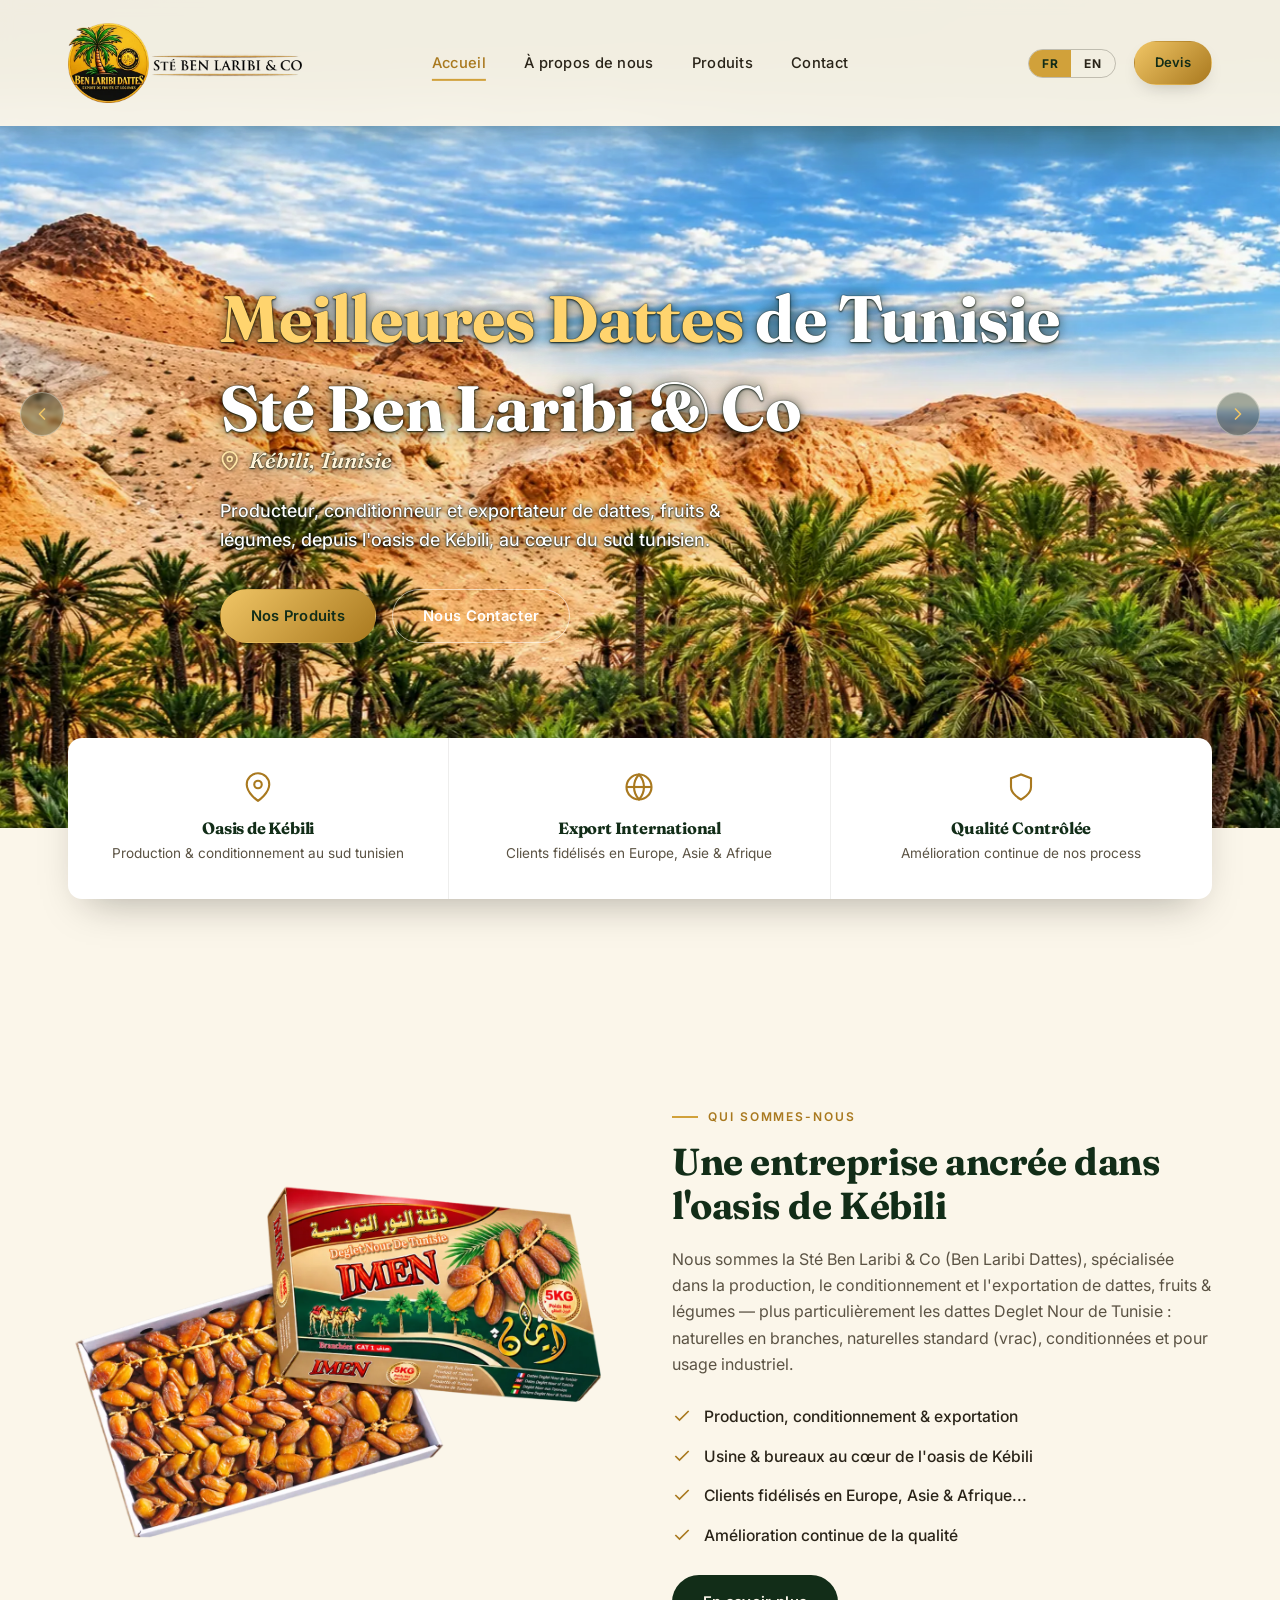
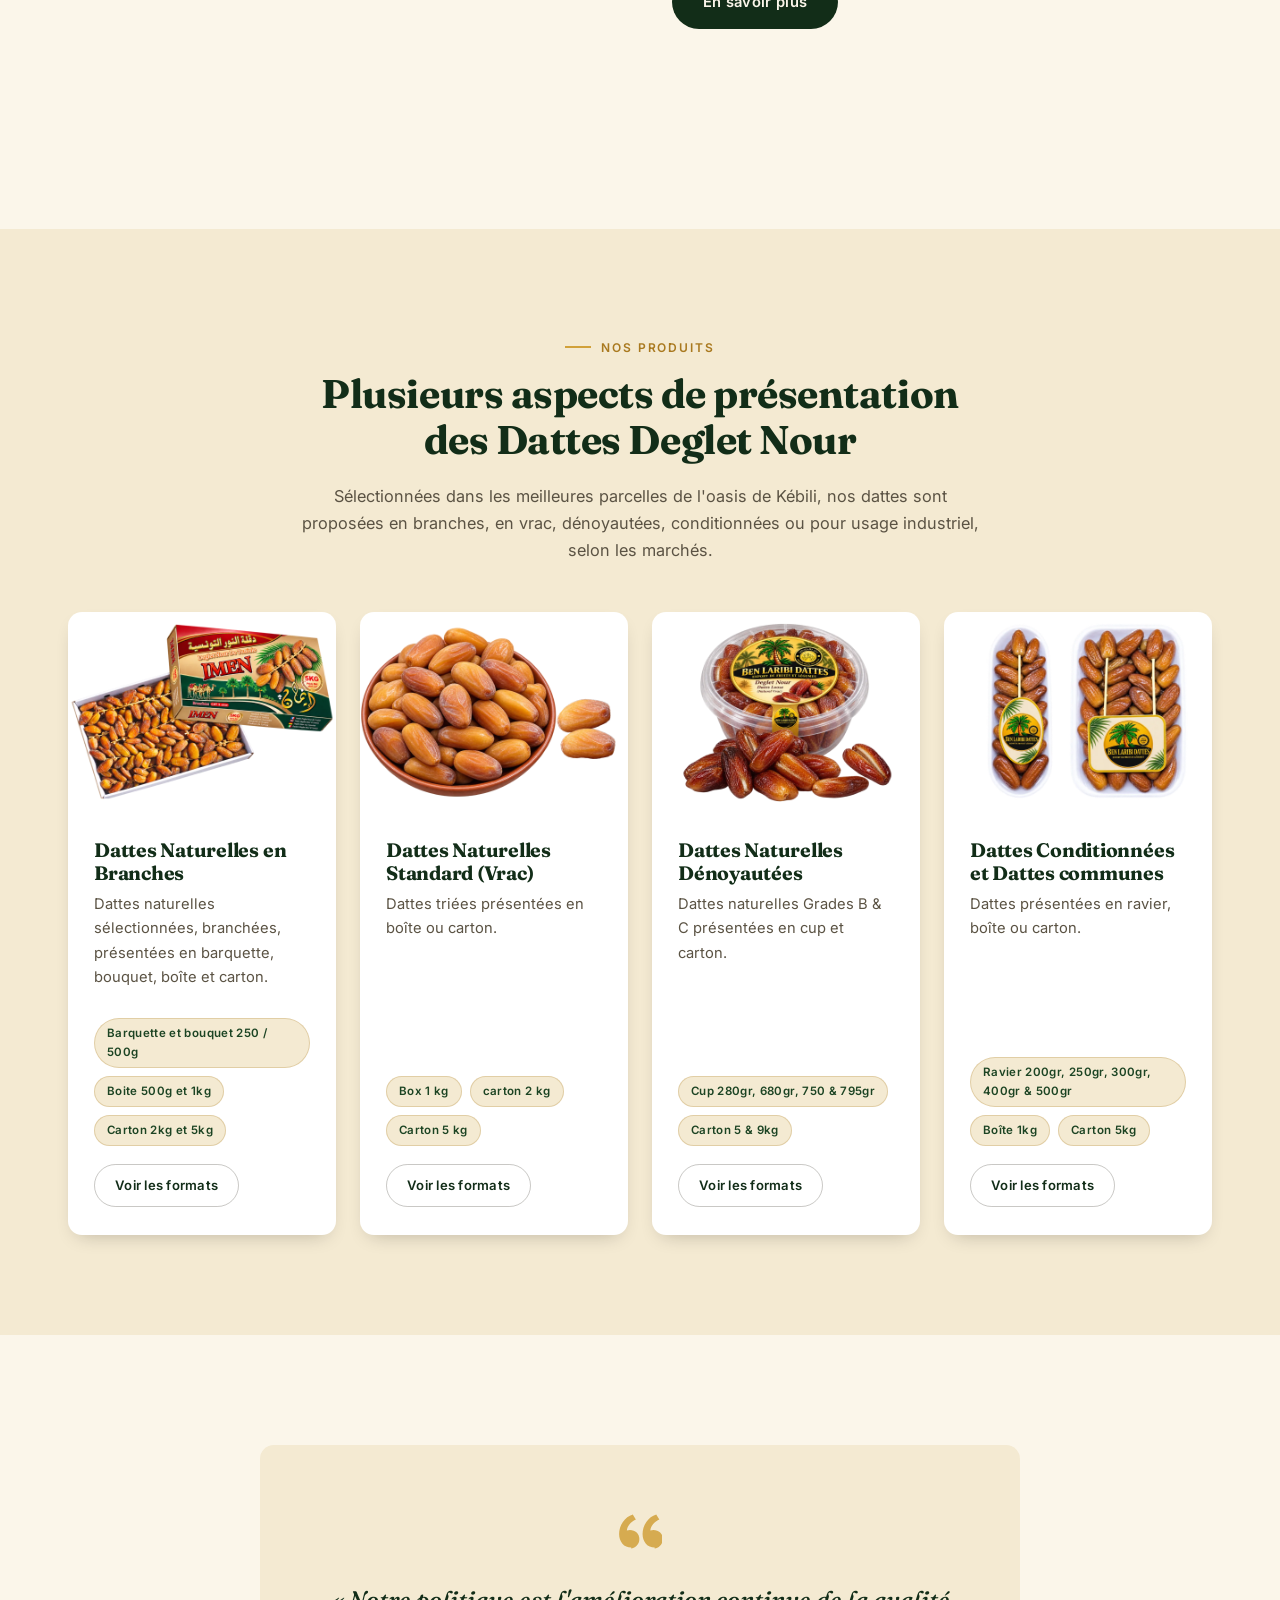
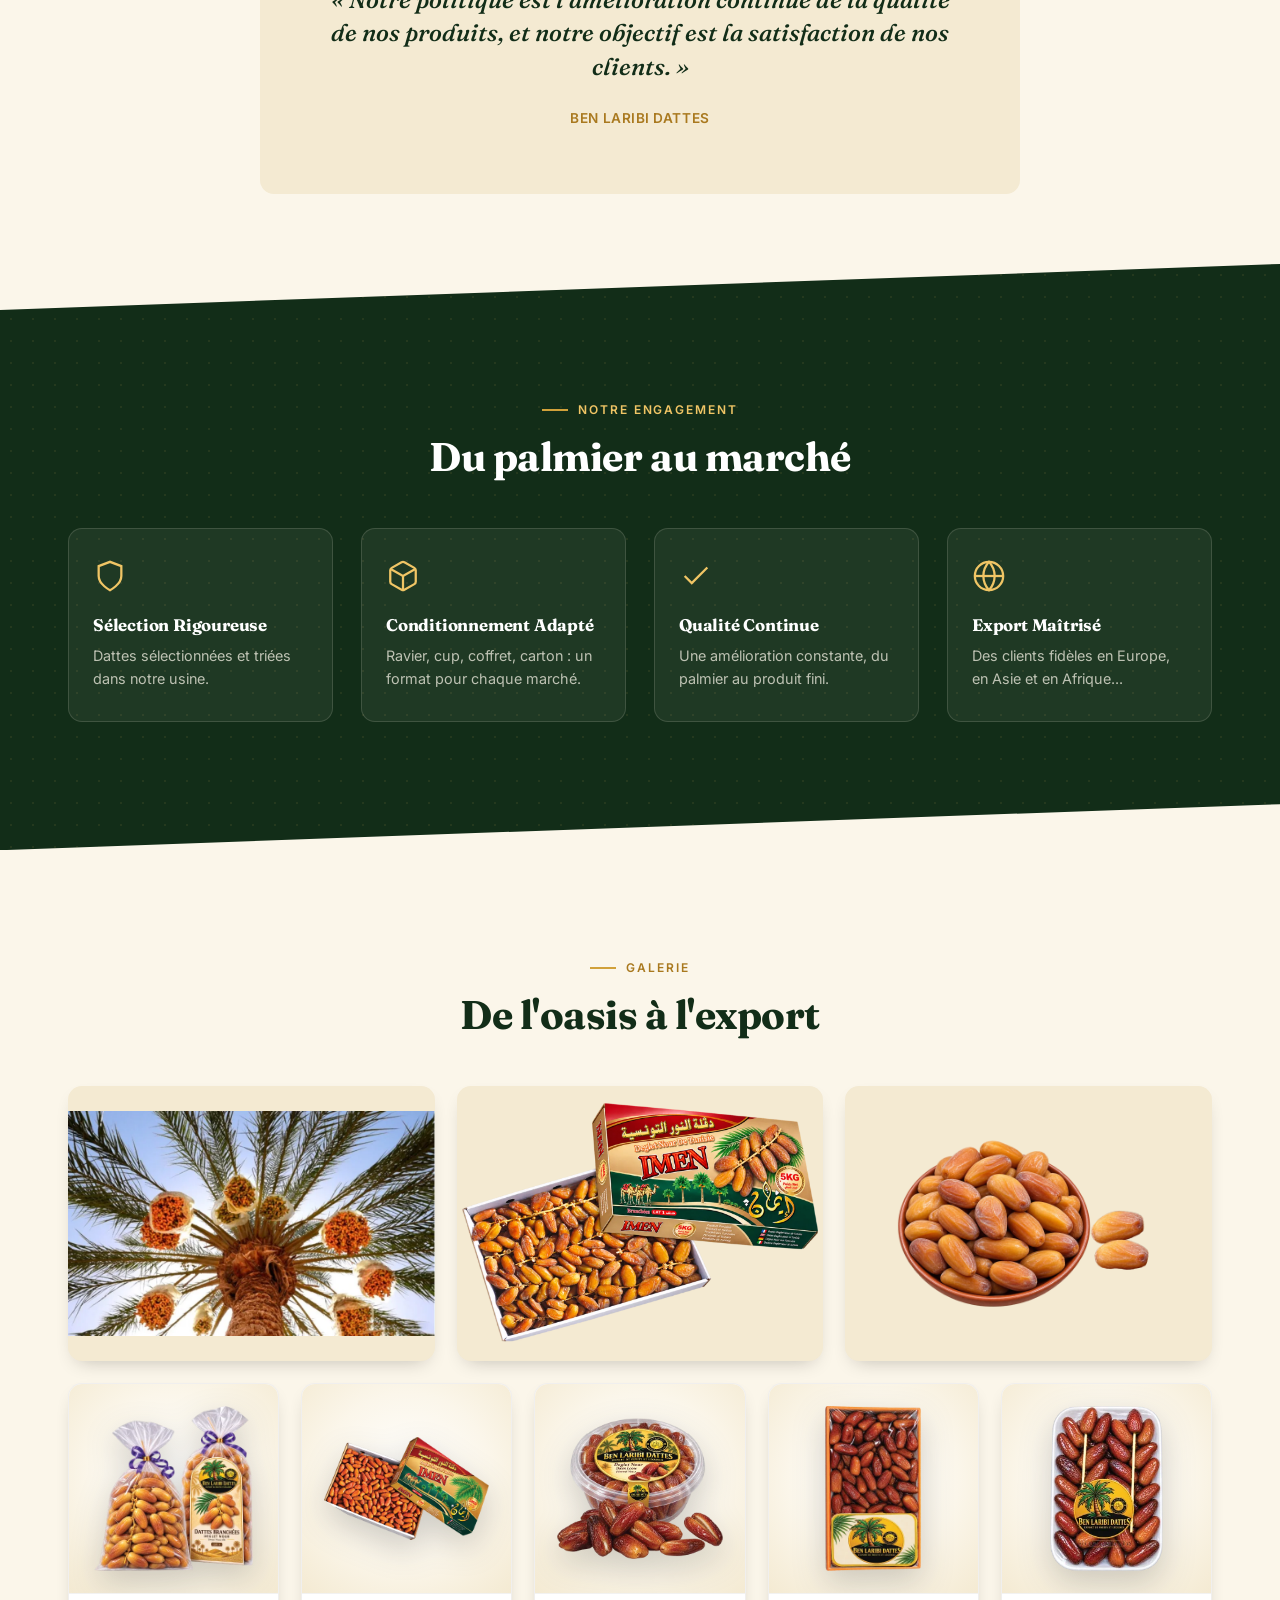
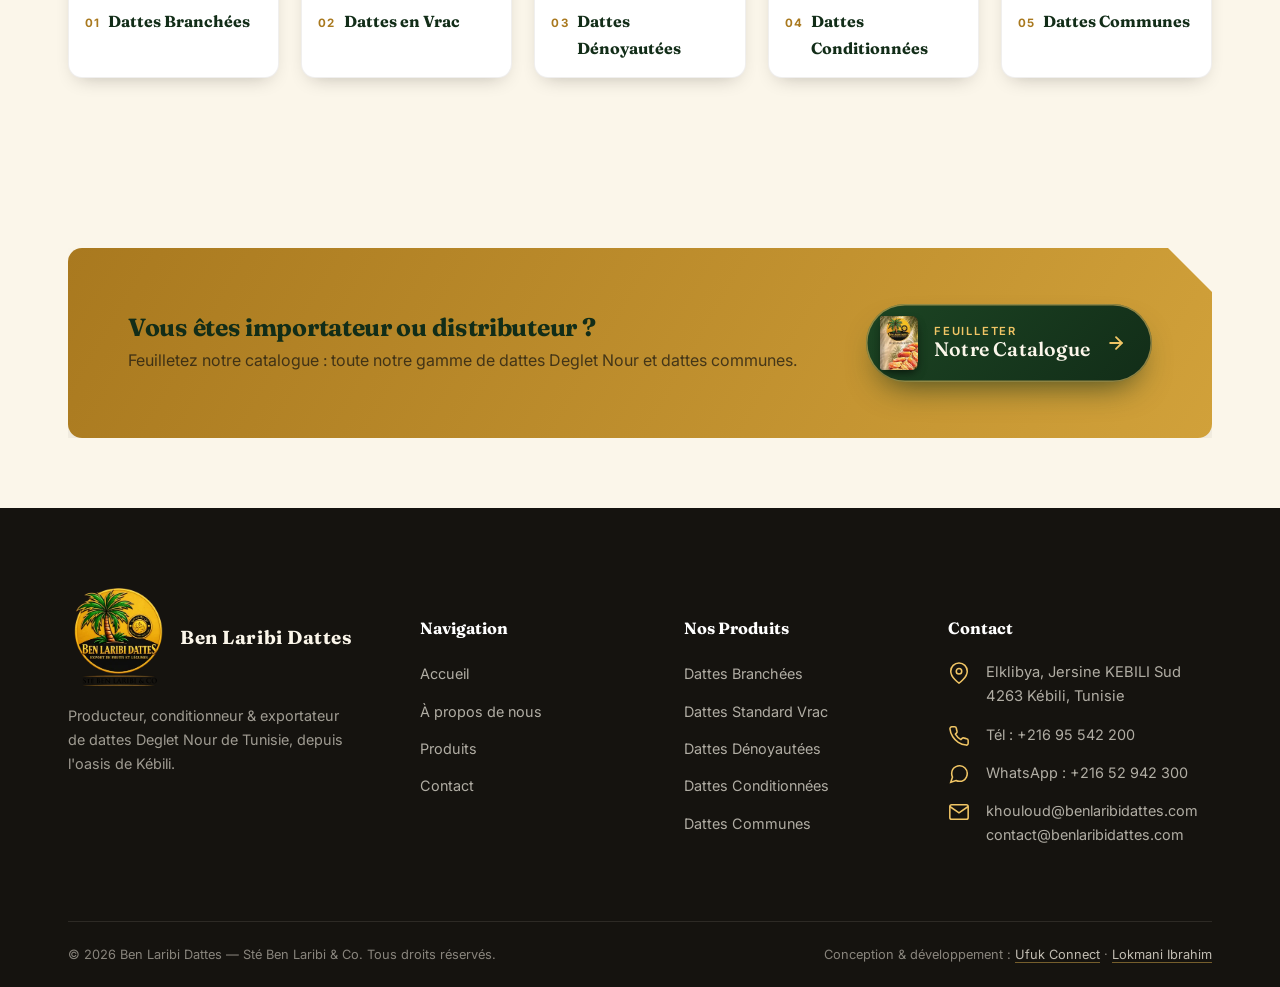
==== commit f7f74dc3: "Catalogue viewer and animated catalogue button The homepage call-to-action now opens the two-page br" ====
--- a/index.html
+++ b/index.html
@@ -35,7 +35,7 @@
 <link rel="manifest" href="site.webmanifest">
 <link rel="preconnect" href="https://fonts.googleapis.com">
 <link rel="preconnect" href="https://fonts.gstatic.com" crossorigin>
-<link rel="stylesheet" href="assets/css/style.css?v=18">
+<link rel="stylesheet" href="assets/css/style.css?v=19">
 <script type="application/ld+json">
 {
  "@context": "https://schema.org",
@@ -530,10 +530,17 @@
         <div>
           <h3 data-fr-only>Vous êtes importateur ou distributeur ?</h3>
           <h3 data-en-only>Are you an importer or distributor?</h3>
-          <p data-fr-only>Contactez-nous pour recevoir notre catalogue et nos tarifs export.</p>
-          <p data-en-only>Contact us to receive our catalogue and export prices.</p>
-        </div>
-        <a href="contact.html" class="btn btn-dark"><span data-fr-only>Demander un devis</span><span data-en-only>Request a quote</span></a>
+          <p data-fr-only>Feuilletez notre catalogue : toute notre gamme de dattes Deglet Nour et dattes communes.</p>
+          <p data-en-only>Browse our catalogue: our full range of Deglet Nour and common dates.</p>
+        </div>
+        <button type="button" class="btn-catalogue" data-catalogue-open aria-haspopup="dialog">
+          <span class="btn-catalogue-book" aria-hidden="true"><span class="btn-catalogue-cover"></span></span>
+          <span class="btn-catalogue-label">
+            <small data-fr-only>Feuilleter</small><small data-en-only>Browse</small>
+            <b data-fr-only>Notre Catalogue</b><b data-en-only>Our Catalogue</b>
+          </span>
+          <svg class="btn-catalogue-arrow" viewBox="0 0 24 24" fill="none" stroke="currentColor" stroke-width="2.2" stroke-linecap="round" stroke-linejoin="round" aria-hidden="true"><line x1="5" y1="12" x2="19" y2="12"/><polyline points="12 5 19 12 12 19"/></svg>
+        </button>
       </div>
     </div>
   </section>
@@ -601,6 +608,6 @@
 
 <button class="to-top" aria-label="Top"><svg viewBox="0 0 24 24" fill="none" stroke="currentColor" stroke-width="2"><line x1="12" y1="19" x2="12" y2="5"/><polyline points="5 12 12 5 19 12"/></svg></button>
 
-<script src="assets/js/main.js?v=4"></script>
+<script src="assets/js/main.js?v=5"></script>
 </body>
 </html>
--- a/assets/css/style.css
+++ b/assets/css/style.css
@@ -831,3 +831,117 @@
   .cat-head{grid-template-columns:auto 1fr;}
   .cat-num{font-size:2.3rem;}
 }
+
+/* ---------- catalogue button (animated) ---------- */
+.btn-catalogue{
+  position:relative;flex:none;display:inline-flex;align-items:center;gap:16px;
+  padding:12px 26px 12px 14px;border:0;border-radius:999px;cursor:pointer;overflow:hidden;isolation:isolate;
+  background:linear-gradient(135deg,var(--green-dark),var(--green-deep));color:var(--cream);
+  font-family:var(--font-body);text-align:left;
+  box-shadow:0 0 0 1.5px rgba(240,197,101,.55) inset,0 16px 32px -14px rgba(18,45,24,.75);
+  transition:transform .35s cubic-bezier(.2,.8,.2,1),box-shadow .35s ease;
+  animation:catalogue-pulse 2.8s ease-out infinite;
+}
+.btn-catalogue::before{ /* gold light sweep */
+  content:"";position:absolute;inset:0;z-index:-1;
+  background:linear-gradient(105deg,transparent 35%,rgba(240,197,101,.38) 50%,transparent 65%);
+  transform:translateX(-120%);animation:catalogue-sweep 3.6s ease-in-out infinite;
+}
+.btn-catalogue:hover,.btn-catalogue:focus-visible{transform:translateY(-3px) scale(1.02);box-shadow:0 0 0 2px var(--gold-light) inset,0 22px 40px -14px rgba(18,45,24,.85);}
+.btn-catalogue:focus-visible{outline:3px solid var(--green-deep);outline-offset:3px;}
+.btn-catalogue-book{position:relative;width:38px;height:54px;flex:none;perspective:260px;}
+.btn-catalogue-book::before{ /* inner pages */
+  content:"";position:absolute;inset:3px 0 3px 4px;border-radius:2px 5px 5px 2px;
+  background:repeating-linear-gradient(90deg,#fff 0 2px,#efe5cc 2px 3px);box-shadow:0 6px 12px -4px rgba(0,0,0,.5);
+}
+.btn-catalogue-cover{
+  position:absolute;inset:0;border-radius:3px 6px 6px 3px;transform-origin:left center;
+  background:url("../catalogue/catalogue-cover.webp") center top/cover,#f0c565;
+  box-shadow:inset 3px 0 4px -1px rgba(0,0,0,.35),0 4px 10px -2px rgba(0,0,0,.45);
+  transition:transform .6s cubic-bezier(.2,.8,.2,1);animation:catalogue-peek 3.6s ease-in-out infinite;
+}
+.btn-catalogue:hover .btn-catalogue-cover,.btn-catalogue:focus-visible .btn-catalogue-cover{animation:none;transform:rotateY(-62deg);}
+.btn-catalogue-label{display:flex;flex-direction:column;line-height:1.15;}
+.btn-catalogue-label small{font-size:.7rem;font-weight:600;letter-spacing:.16em;text-transform:uppercase;color:var(--gold-light);}
+.btn-catalogue-label b{font-family:var(--font-head);font-size:1.22rem;font-weight:600;letter-spacing:.01em;}
+.btn-catalogue-arrow{width:20px;height:20px;color:var(--gold-light);transition:transform .35s ease;}
+.btn-catalogue:hover .btn-catalogue-arrow{transform:translateX(5px);}
+@keyframes catalogue-sweep{0%,55%{transform:translateX(-120%);}100%{transform:translateX(120%);}}
+@keyframes catalogue-pulse{
+  0%{box-shadow:0 0 0 1.5px rgba(240,197,101,.55) inset,0 16px 32px -14px rgba(18,45,24,.75),0 0 0 0 rgba(18,45,24,.45);}
+  70%{box-shadow:0 0 0 1.5px rgba(240,197,101,.55) inset,0 16px 32px -14px rgba(18,45,24,.75),0 0 0 16px rgba(18,45,24,0);}
+  100%{box-shadow:0 0 0 1.5px rgba(240,197,101,.55) inset,0 16px 32px -14px rgba(18,45,24,.75),0 0 0 0 rgba(18,45,24,0);}
+}
+@keyframes catalogue-peek{0%,70%,100%{transform:rotateY(0);}80%{transform:rotateY(-34deg);}90%{transform:rotateY(-8deg);}}
+@media (max-width:560px){.btn-catalogue{width:100%;justify-content:center;}}
+@media (prefers-reduced-motion: reduce){.btn-catalogue,.btn-catalogue::before,.btn-catalogue-cover{animation:none;}}
+
+/* ---------- catalogue viewer ---------- */
+.catalogue-modal{
+  width:100%;height:100%;max-width:none;max-height:none;margin:0;padding:0;border:0;
+  background:rgba(12,24,15,.94);color:var(--cream);
+  display:flex;flex-direction:column;overflow:hidden;
+}
+.catalogue-modal:not([open]){display:none;}
+.catalogue-modal::backdrop{background:rgba(12,24,15,.7);backdrop-filter:blur(6px);}
+.catalogue-modal[open]{animation:catalogue-open .35s ease-out;}
+@keyframes catalogue-open{from{opacity:0;}to{opacity:1;}}
+.catalogue-head{display:flex;align-items:center;justify-content:space-between;gap:16px;padding:18px clamp(16px,3vw,36px);}
+.catalogue-head .eyebrow{color:var(--gold-light);margin:0 0 2px;font-size:.68rem;}
+.catalogue-head .eyebrow::before{background:var(--gold-light);}
+.catalogue-head h2{font-size:clamp(1.15rem,2.4vw,1.6rem);color:var(--cream);margin:0;}
+.catalogue-tools{display:flex;align-items:center;gap:10px;}
+.catalogue-dl{
+  display:inline-flex;align-items:center;gap:8px;padding:10px 18px;border-radius:999px;
+  background:linear-gradient(135deg,var(--gold-light),var(--gold-dark));color:var(--green-deep);
+  font-weight:700;font-size:.82rem;text-decoration:none;transition:transform .25s ease;
+}
+.catalogue-dl:hover{transform:translateY(-2px);}
+.catalogue-dl svg{width:17px;height:17px;}
+.catalogue-icon-btn{
+  width:42px;height:42px;border-radius:50%;border:1px solid rgba(251,246,234,.25);background:rgba(251,246,234,.06);
+  color:var(--cream);display:grid;place-items:center;cursor:pointer;transition:background .2s ease,border-color .2s ease;
+}
+.catalogue-icon-btn:hover{background:rgba(251,246,234,.16);border-color:var(--gold-light);}
+.catalogue-icon-btn svg{width:20px;height:20px;}
+.catalogue-icon-btn:disabled{opacity:.25;cursor:default;}
+.catalogue-stage{flex:1;min-height:0;display:flex;align-items:center;justify-content:center;gap:clamp(8px,2vw,24px);padding:0 clamp(10px,2vw,28px);}
+.catalogue-page{
+  position:relative;margin:0;flex:1;min-width:0;height:100%;display:flex;align-items:center;justify-content:center;
+  overflow:hidden;border-radius:10px;touch-action:pan-y;
+}
+.catalogue-page img{
+  max-width:100%;max-height:100%;width:auto;height:auto;border-radius:6px;cursor:zoom-in;
+  box-shadow:0 30px 60px -20px rgba(0,0,0,.7);user-select:none;-webkit-user-drag:none;
+  transition:transform .35s ease;transform-origin:center;
+}
+.catalogue-page.is-zoomed{touch-action:none;}
+.catalogue-page.is-zoomed img{cursor:zoom-out;transform:scale(2.3);transition:transform .35s ease,transform-origin 0s;}
+.catalogue-page.turn-next img{animation:catalogue-turn-next .55s cubic-bezier(.2,.8,.2,1);}
+.catalogue-page.turn-prev img{animation:catalogue-turn-prev .55s cubic-bezier(.2,.8,.2,1);}
+@keyframes catalogue-turn-next{from{opacity:0;transform:perspective(1800px) rotateY(-18deg) translateX(60px);}to{opacity:1;transform:none;}}
+@keyframes catalogue-turn-prev{from{opacity:0;transform:perspective(1800px) rotateY(18deg) translateX(-60px);}to{opacity:1;transform:none;}}
+.catalogue-loader{position:absolute;width:42px;height:42px;border-radius:50%;border:3px solid rgba(240,197,101,.25);border-top-color:var(--gold-light);animation:catalogue-spin .8s linear infinite;}
+.catalogue-page.is-ready .catalogue-loader{display:none;}
+@keyframes catalogue-spin{to{transform:rotate(360deg);}}
+.catalogue-foot{display:flex;align-items:center;justify-content:center;gap:18px;padding:16px clamp(16px,3vw,36px) 20px;flex-wrap:wrap;}
+.catalogue-thumbs{display:flex;gap:10px;}
+.catalogue-thumb{
+  width:96px;aspect-ratio:1.414;padding:0;border-radius:6px;overflow:hidden;cursor:pointer;
+  border:2px solid transparent;background:none;opacity:.55;transition:opacity .2s ease,border-color .2s ease,transform .2s ease;
+}
+.catalogue-thumb img{width:100%;height:100%;object-fit:cover;display:block;}
+.catalogue-thumb:hover{opacity:.85;}
+.catalogue-thumb[aria-current="true"]{opacity:1;border-color:var(--gold-light);transform:translateY(-2px);}
+.catalogue-count{font-size:.85rem;color:rgba(251,246,234,.7);min-width:72px;text-align:center;}
+.catalogue-hint{font-size:.78rem;color:rgba(251,246,234,.5);}
+@media (max-width:720px){
+  .catalogue-head{padding:14px 16px;}
+  .catalogue-dl span{display:none;}
+  .catalogue-dl{padding:11px;}
+  .catalogue-stage .catalogue-icon-btn{display:none;}
+  .catalogue-stage{padding:0 8px;}
+  .catalogue-thumb{width:76px;}
+  .catalogue-hint{width:100%;text-align:center;order:3;}
+}
+@media (prefers-reduced-motion: reduce){.catalogue-page.turn-next img,.catalogue-page.turn-prev img,.catalogue-modal[open]{animation:none;}}
